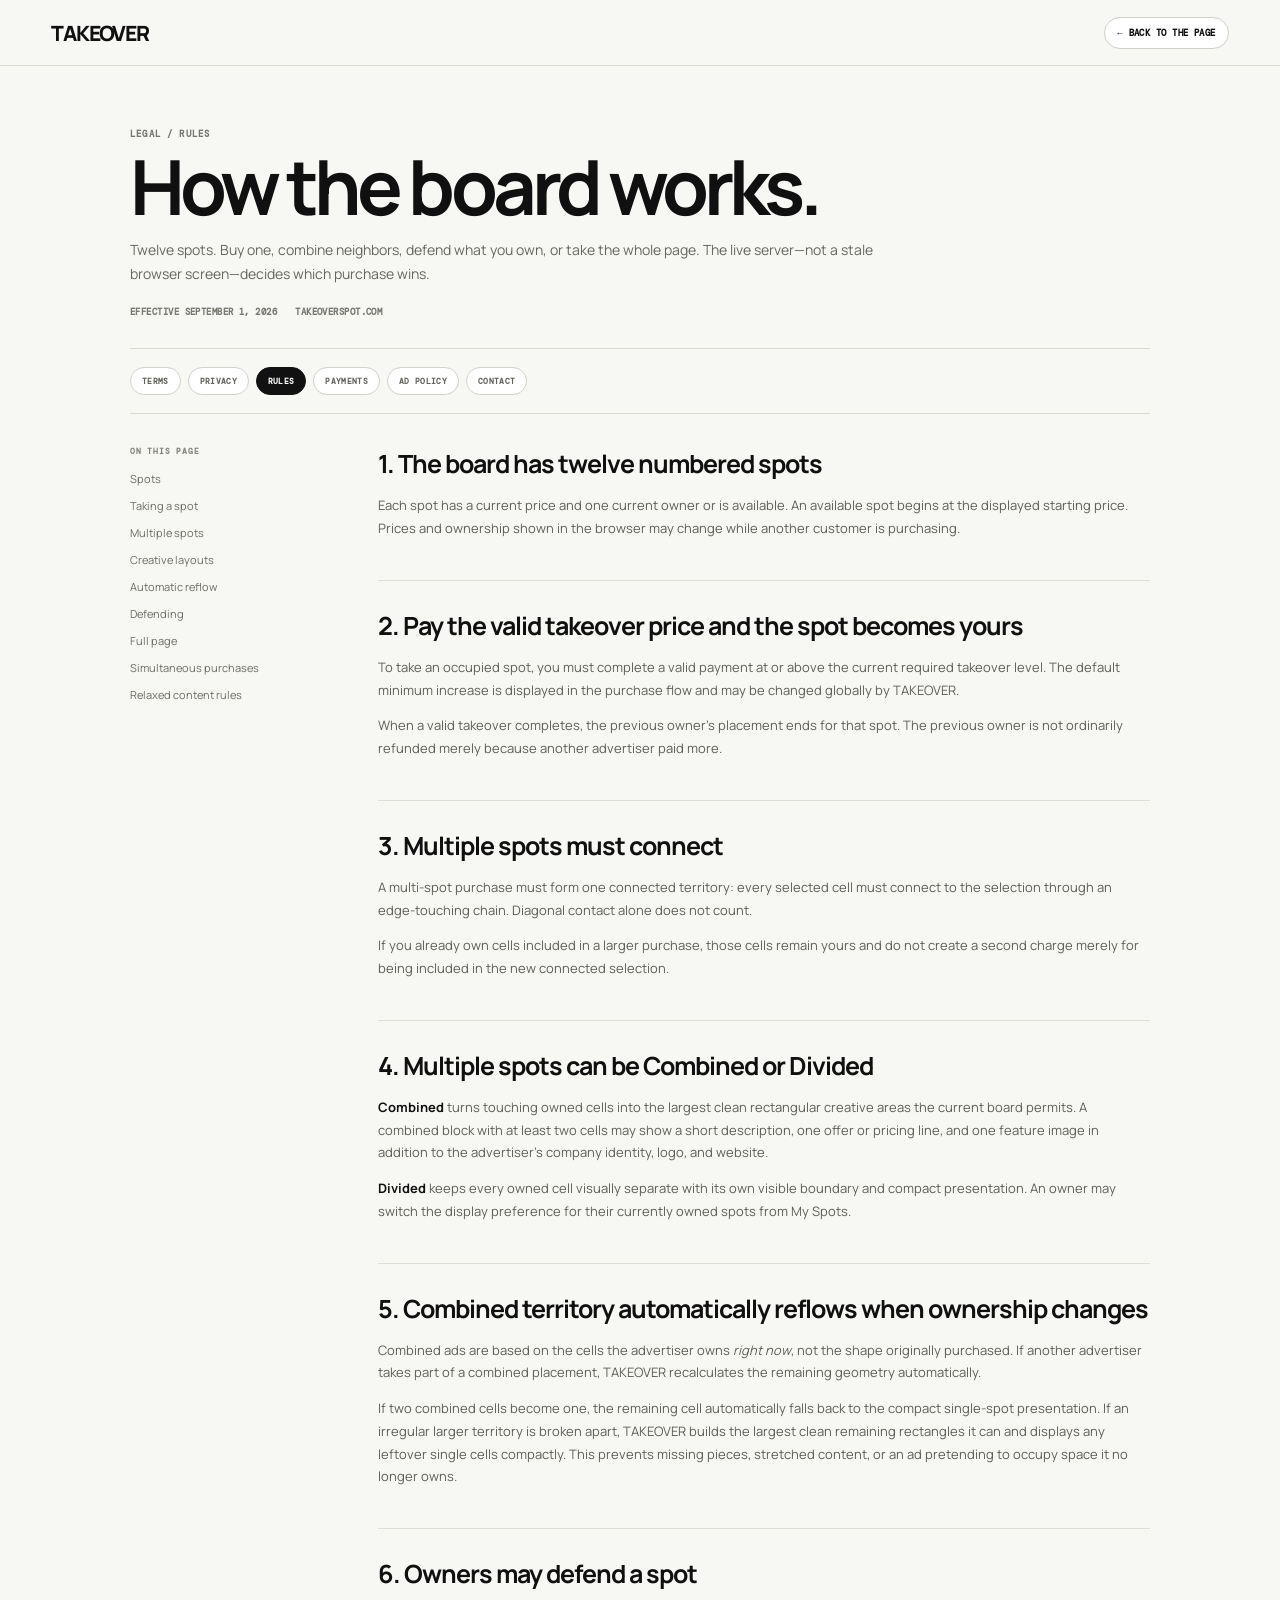
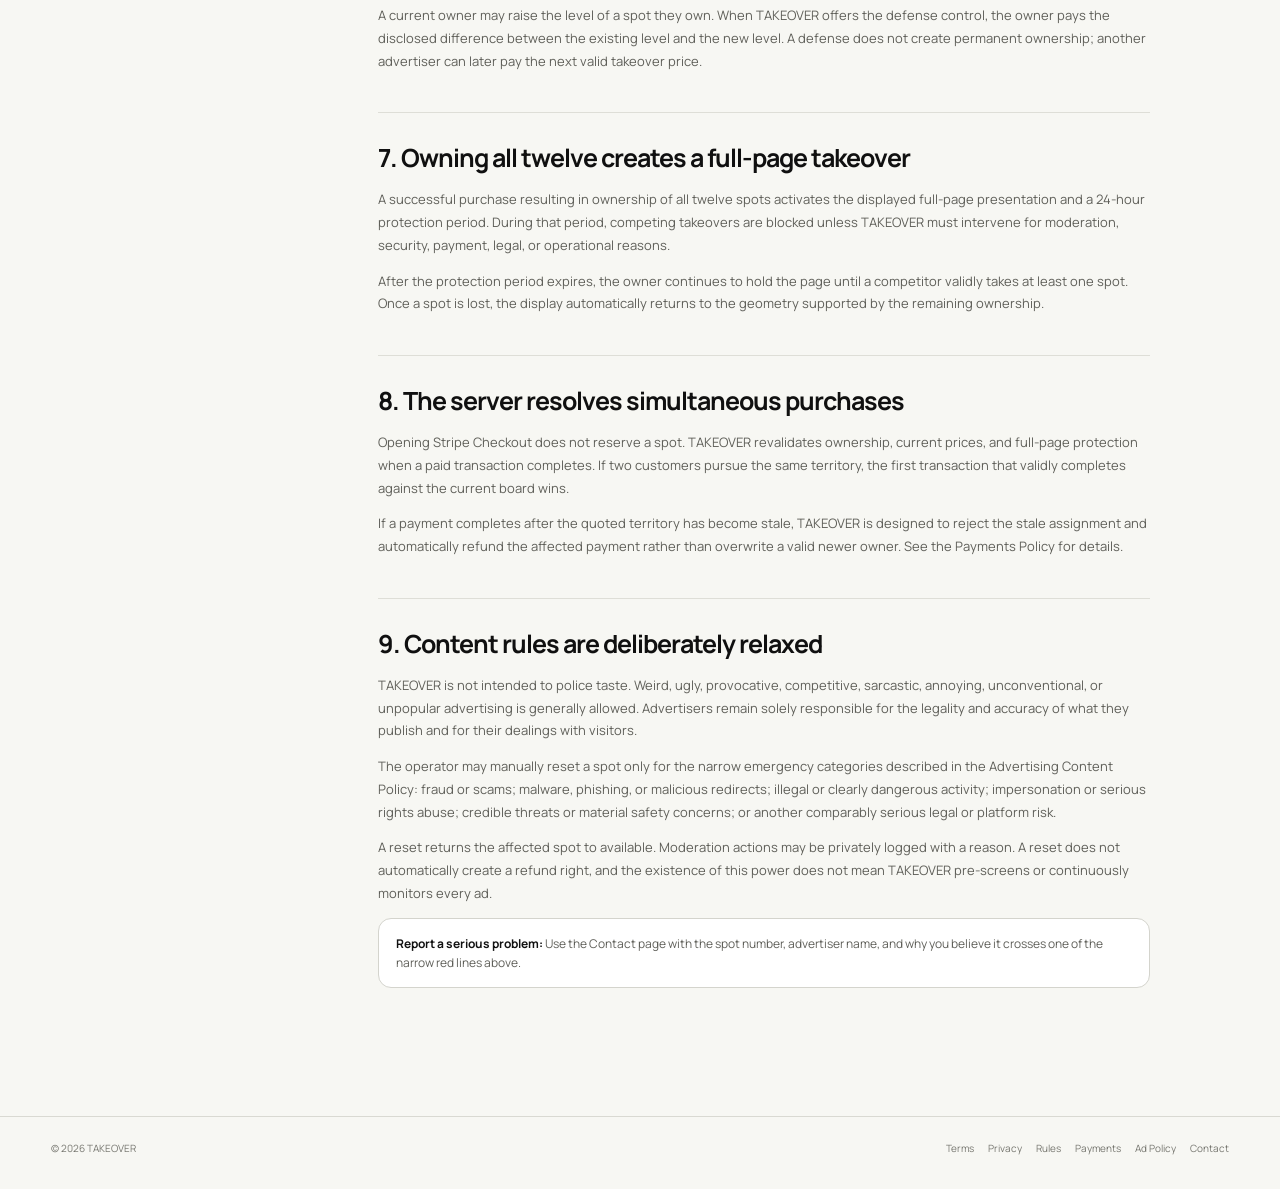
==== auction-rules.html @ 3e08215a "Clarify relaxed emergency moderation rules" ====
<!doctype html><html lang="en"><head><meta charset="utf-8"><meta name="viewport" content="width=device-width,initial-scale=1"><meta name="theme-color" content="#f7f7f3"><title>Rules — TAKEOVER</title><meta name="description" content="TAKEOVER placement and takeover rules"><link rel="preconnect" href="https://fonts.googleapis.com"><link rel="preconnect" href="https://fonts.gstatic.com" crossorigin><link href="https://fonts.googleapis.com/css2?family=DM+Mono:wght@400;500&family=Manrope:wght@500;600;700;800&display=swap" rel="stylesheet"><link rel="stylesheet" href="legal.css?v=2"></head><body><header class="top"><a class="brand" href="index.html">TAKEOVER</a><a class="back" href="index.html">← BACK TO THE PAGE</a></header><main class="wrap"><section class="hero"><div class="eyebrow">LEGAL / RULES</div><h1>How the board works.</h1><p>Twelve spots. Buy one, combine neighbors, defend what you own, or take the whole page. The live server—not a stale browser screen—decides which purchase wins.</p><div class="meta"><span>EFFECTIVE SEPTEMBER 1, 2026</span><span>TAKEOVERSPOT.COM</span></div></section><nav class="legal-nav"><a href="terms.html">TERMS</a><a href="privacy.html">PRIVACY</a><a class="active" href="auction-rules.html">RULES</a><a href="payments.html">PAYMENTS</a><a href="content-policy.html">AD POLICY</a><a href="contact.html">CONTACT</a></nav><div class="content"><aside class="toc"><b>ON THIS PAGE</b><a href="#spots">Spots</a><a href="#take">Taking a spot</a><a href="#multi">Multiple spots</a><a href="#creative">Creative layouts</a><a href="#reflow">Automatic reflow</a><a href="#defend">Defending</a><a href="#page">Full page</a><a href="#race">Simultaneous purchases</a><a href="#content">Relaxed content rules</a></aside><section class="policy"><article id="spots"><h2>1. The board has twelve numbered spots</h2><p>Each spot has a current price and one current owner or is available. An available spot begins at the displayed starting price. Prices and ownership shown in the browser may change while another customer is purchasing.</p></article><article id="take"><h2>2. Pay the valid takeover price and the spot becomes yours</h2><p>To take an occupied spot, you must complete a valid payment at or above the current required takeover level. The default minimum increase is displayed in the purchase flow and may be changed globally by TAKEOVER.</p><p>When a valid takeover completes, the previous owner's placement ends for that spot. The previous owner is not ordinarily refunded merely because another advertiser paid more.</p></article><article id="multi"><h2>3. Multiple spots must connect</h2><p>A multi-spot purchase must form one connected territory: every selected cell must connect to the selection through an edge-touching chain. Diagonal contact alone does not count.</p><p>If you already own cells included in a larger purchase, those cells remain yours and do not create a second charge merely for being included in the new connected selection.</p></article><article id="creative"><h2>4. Multiple spots can be Combined or Divided</h2><p><strong>Combined</strong> turns touching owned cells into the largest clean rectangular creative areas the current board permits. A combined block with at least two cells may show a short description, one offer or pricing line, and one feature image in addition to the advertiser's company identity, logo, and website.</p><p><strong>Divided</strong> keeps every owned cell visually separate with its own visible boundary and compact presentation. An owner may switch the display preference for their currently owned spots from My Spots.</p></article><article id="reflow"><h2>5. Combined territory automatically reflows when ownership changes</h2><p>Combined ads are based on the cells the advertiser owns <em>right now</em>, not the shape originally purchased. If another advertiser takes part of a combined placement, TAKEOVER recalculates the remaining geometry automatically.</p><p>If two combined cells become one, the remaining cell automatically falls back to the compact single-spot presentation. If an irregular larger territory is broken apart, TAKEOVER builds the largest clean remaining rectangles it can and displays any leftover single cells compactly. This prevents missing pieces, stretched content, or an ad pretending to occupy space it no longer owns.</p></article><article id="defend"><h2>6. Owners may defend a spot</h2><p>A current owner may raise the level of a spot they own. When TAKEOVER offers the defense control, the owner pays the disclosed difference between the existing level and the new level. A defense does not create permanent ownership; another advertiser can later pay the next valid takeover price.</p></article><article id="page"><h2>7. Owning all twelve creates a full-page takeover</h2><p>A successful purchase resulting in ownership of all twelve spots activates the displayed full-page presentation and a 24-hour protection period. During that period, competing takeovers are blocked unless TAKEOVER must intervene for moderation, security, payment, legal, or operational reasons.</p><p>After the protection period expires, the owner continues to hold the page until a competitor validly takes at least one spot. Once a spot is lost, the display automatically returns to the geometry supported by the remaining ownership.</p></article><article id="race"><h2>8. The server resolves simultaneous purchases</h2><p>Opening Stripe Checkout does not reserve a spot. TAKEOVER revalidates ownership, current prices, and full-page protection when a paid transaction completes. If two customers pursue the same territory, the first transaction that validly completes against the current board wins.</p><p>If a payment completes after the quoted territory has become stale, TAKEOVER is designed to reject the stale assignment and automatically refund the affected payment rather than overwrite a valid newer owner. See the Payments Policy for details.</p></article><article id="content"><h2>9. Content rules are deliberately relaxed</h2><p>TAKEOVER is not intended to police taste. Weird, ugly, provocative, competitive, sarcastic, annoying, unconventional, or unpopular advertising is generally allowed. Advertisers remain solely responsible for the legality and accuracy of what they publish and for their dealings with visitors.</p><p>The operator may manually reset a spot only for the narrow emergency categories described in the Advertising Content Policy: fraud or scams; malware, phishing, or malicious redirects; illegal or clearly dangerous activity; impersonation or serious rights abuse; credible threats or material safety concerns; or another comparably serious legal or platform risk.</p><p>A reset returns the affected spot to available. Moderation actions may be privately logged with a reason. A reset does not automatically create a refund right, and the existence of this power does not mean TAKEOVER pre-screens or continuously monitors every ad.</p><div class="notice"><b>Report a serious problem:</b> Use the Contact page with the spot number, advertiser name, and why you believe it crosses one of the narrow red lines above.</div></article></section></div></main><footer class="footer"><span>© 2026 TAKEOVER</span><a href="terms.html">Terms</a><a href="privacy.html">Privacy</a><a href="auction-rules.html">Rules</a><a href="payments.html">Payments</a><a href="content-policy.html">Ad Policy</a><a href="contact.html">Contact</a></footer></body></html>
---- legal.css ----
:root{--bg:#f7f7f3;--panel:#fff;--line:#d9d9d2;--text:#101010;--muted:#676760;--mono:'DM Mono',monospace;--body:'Manrope',sans-serif}*{box-sizing:border-box}html{scroll-behavior:smooth}body{margin:0;background:var(--bg);color:var(--text);font-family:var(--body);-webkit-font-smoothing:antialiased}a{color:inherit}.top{height:66px;position:sticky;top:0;z-index:20;display:flex;align-items:center;padding:0 4vw;border-bottom:1px solid var(--line);background:rgba(247,247,243,.94);backdrop-filter:blur(14px)}.brand{text-decoration:none;font-weight:850;font-size:21px;letter-spacing:-.055em}.back{margin-left:auto;text-decoration:none;border:1px solid #cfcfc8;border-radius:999px;padding:9px 12px;font:700 9px var(--mono);letter-spacing:.05em;background:#fff}.wrap{width:min(1020px,92%);margin:auto}.hero{padding:62px 0 30px;border-bottom:1px solid var(--line)}.eyebrow{font:700 9px var(--mono);letter-spacing:.13em;color:#777}h1{font-size:clamp(44px,7vw,76px);line-height:.95;letter-spacing:-.065em;margin:10px 0 16px}.hero p{max-width:760px;color:var(--muted);line-height:1.72;font-size:14px}.meta{display:flex;gap:18px;flex-wrap:wrap;margin-top:20px;color:#7a7a73;font:700 9px var(--mono);letter-spacing:.05em}.legal-nav{display:flex;gap:7px;flex-wrap:wrap;padding:18px 0;border-bottom:1px solid var(--line)}.legal-nav a{text-decoration:none;border:1px solid #d2d2cb;background:#fff;border-radius:999px;padding:8px 11px;color:#65655f;font:700 8px var(--mono);letter-spacing:.04em}.legal-nav a:hover,.legal-nav a.active{color:#fff;background:#111;border-color:#111}.content{padding:32px 0 74px;display:grid;grid-template-columns:210px minmax(0,1fr);gap:38px}.toc{position:sticky;top:88px;height:max-content}.toc b{display:block;font:700 8px var(--mono);color:#85857e;letter-spacing:.1em;margin-bottom:9px}.toc a{display:block;text-decoration:none;color:#6d6d66;font-size:11px;padding:6px 0}.toc a:hover{color:#111}.policy article{padding:0 0 27px;margin-bottom:27px;border-bottom:1px solid #deded7}.policy article:last-child{border-bottom:0}.policy h2{font-size:25px;letter-spacing:-.04em;margin:0 0 11px}.policy h3{font-size:15px;margin:20px 0 7px}.policy p,.policy li{color:#5f5f59;font-size:13px;line-height:1.75}.policy strong{color:#111}.policy ul{padding-left:19px}.notice{border:1px solid #d4d4cd;background:#fff;border-radius:13px;padding:15px 17px;color:#5f5f59;line-height:1.6;font-size:12px}.notice b{color:#111}.footer{border-top:1px solid var(--line);padding:24px 4vw 34px;display:flex;gap:14px;flex-wrap:wrap;align-items:center;color:#777770;font-size:10px}.footer a{text-decoration:none}.footer a:hover{color:#111}.footer span{margin-right:auto}.contact-card{border:1px solid #d7d7d0;border-radius:16px;background:#fff;padding:20px}.grid{display:grid;grid-template-columns:1fr 1fr;gap:12px}.field{display:flex;flex-direction:column;gap:7px;margin-bottom:12px}.field label{font:700 8px var(--mono);letter-spacing:.08em;color:#74746d}.field input,.field textarea,.field select{width:100%;background:#fff;border:1px solid #d4d4cd;color:#111;border-radius:9px;padding:11px;outline:none;font:500 13px var(--body)}.field input:focus,.field textarea:focus,.field select:focus{border-color:#111}.submit{width:100%;border:0;border-radius:10px;background:#111;color:#fff;padding:13px 16px;font-weight:800;cursor:pointer}.submit:disabled{opacity:.5;cursor:wait}.success{display:none;border:1px solid #c6d6b9;background:#f4faef;border-radius:11px;padding:13px;color:#365428;font-size:12px;margin-top:12px}.success.on{display:block}.hp{position:absolute;left:-9999px}.trust-grid{display:grid;grid-template-columns:repeat(3,1fr);gap:11px}.trust-card{border:1px solid #dadad3;border-radius:14px;background:#fff;padding:17px}.trust-card span{font:700 8px var(--mono);color:#777}.trust-card h3{margin:14px 0 6px}.trust-card p{margin:0;color:#66665f;font-size:11px;line-height:1.6}@media(max-width:800px){.content{grid-template-columns:1fr}.toc{display:none}.trust-grid{grid-template-columns:1fr}.grid{grid-template-columns:1fr}.hero{padding-top:44px}.back{font-size:8px}}
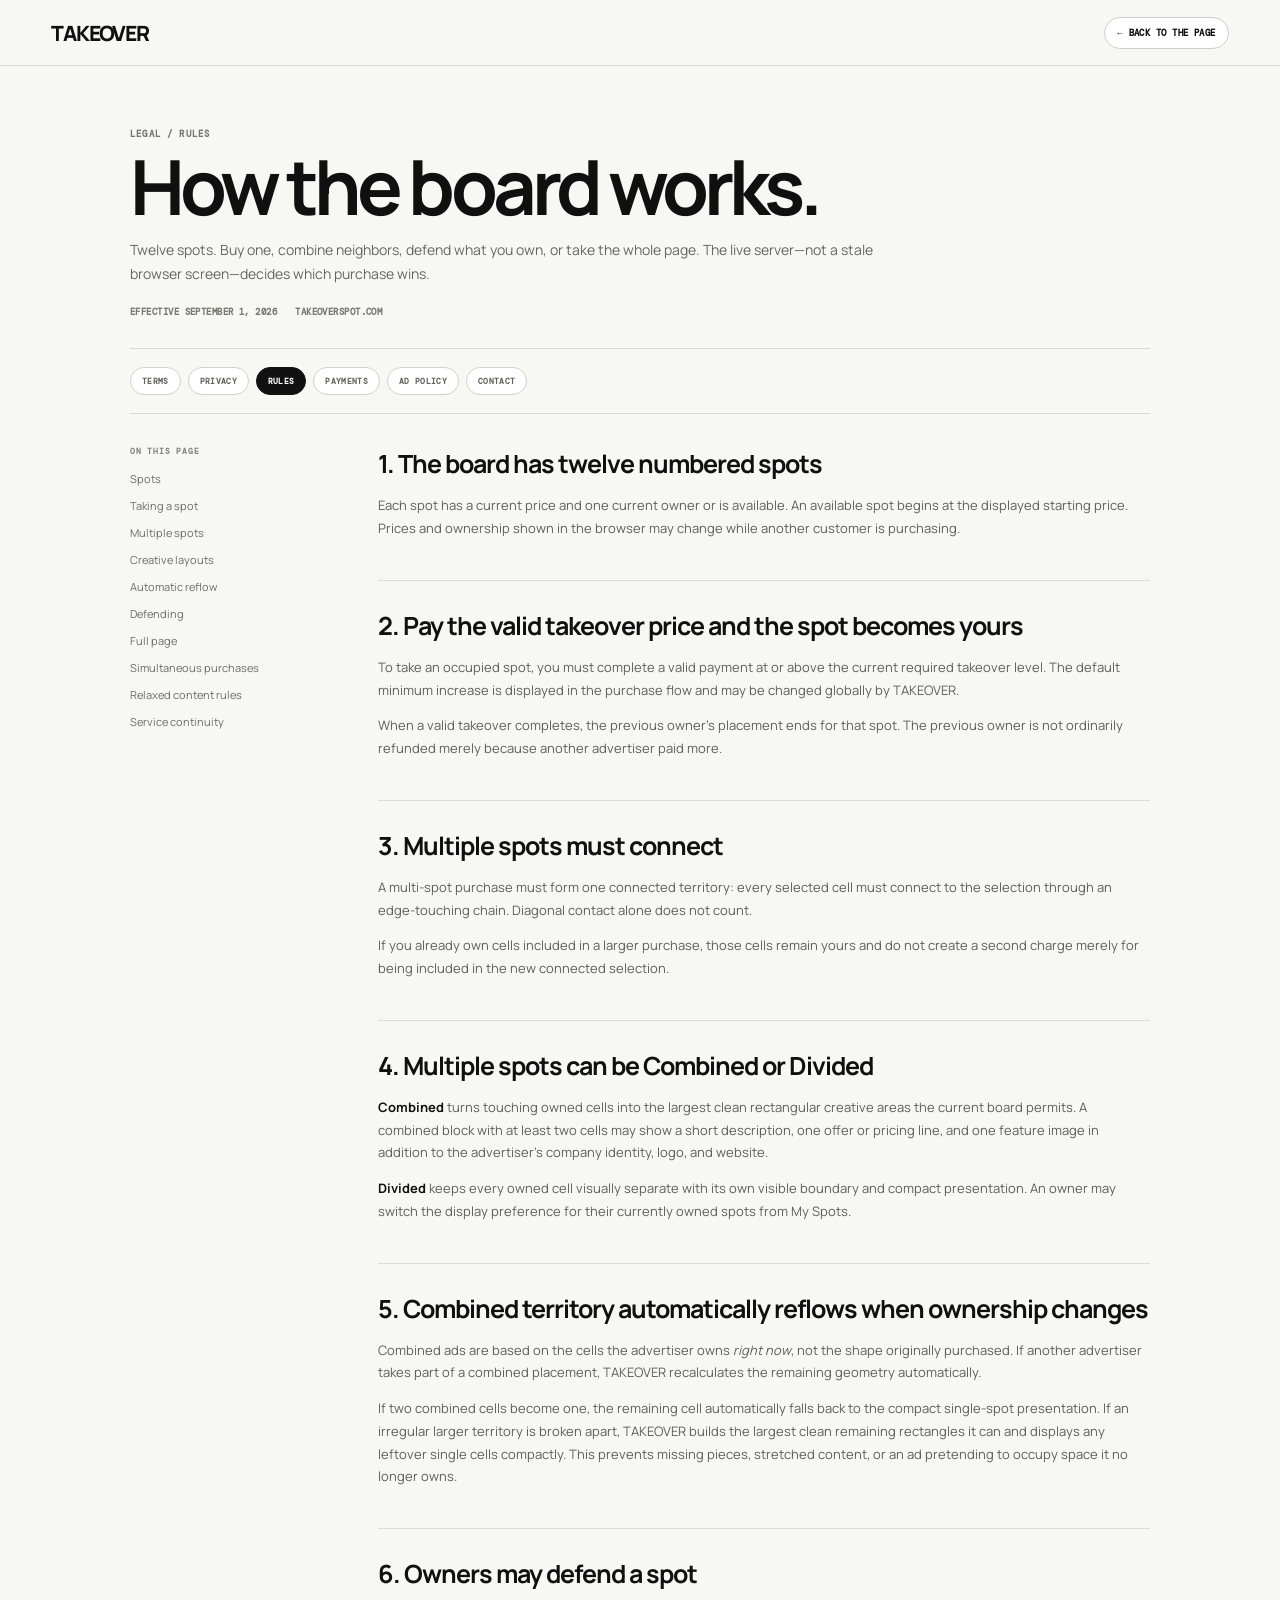
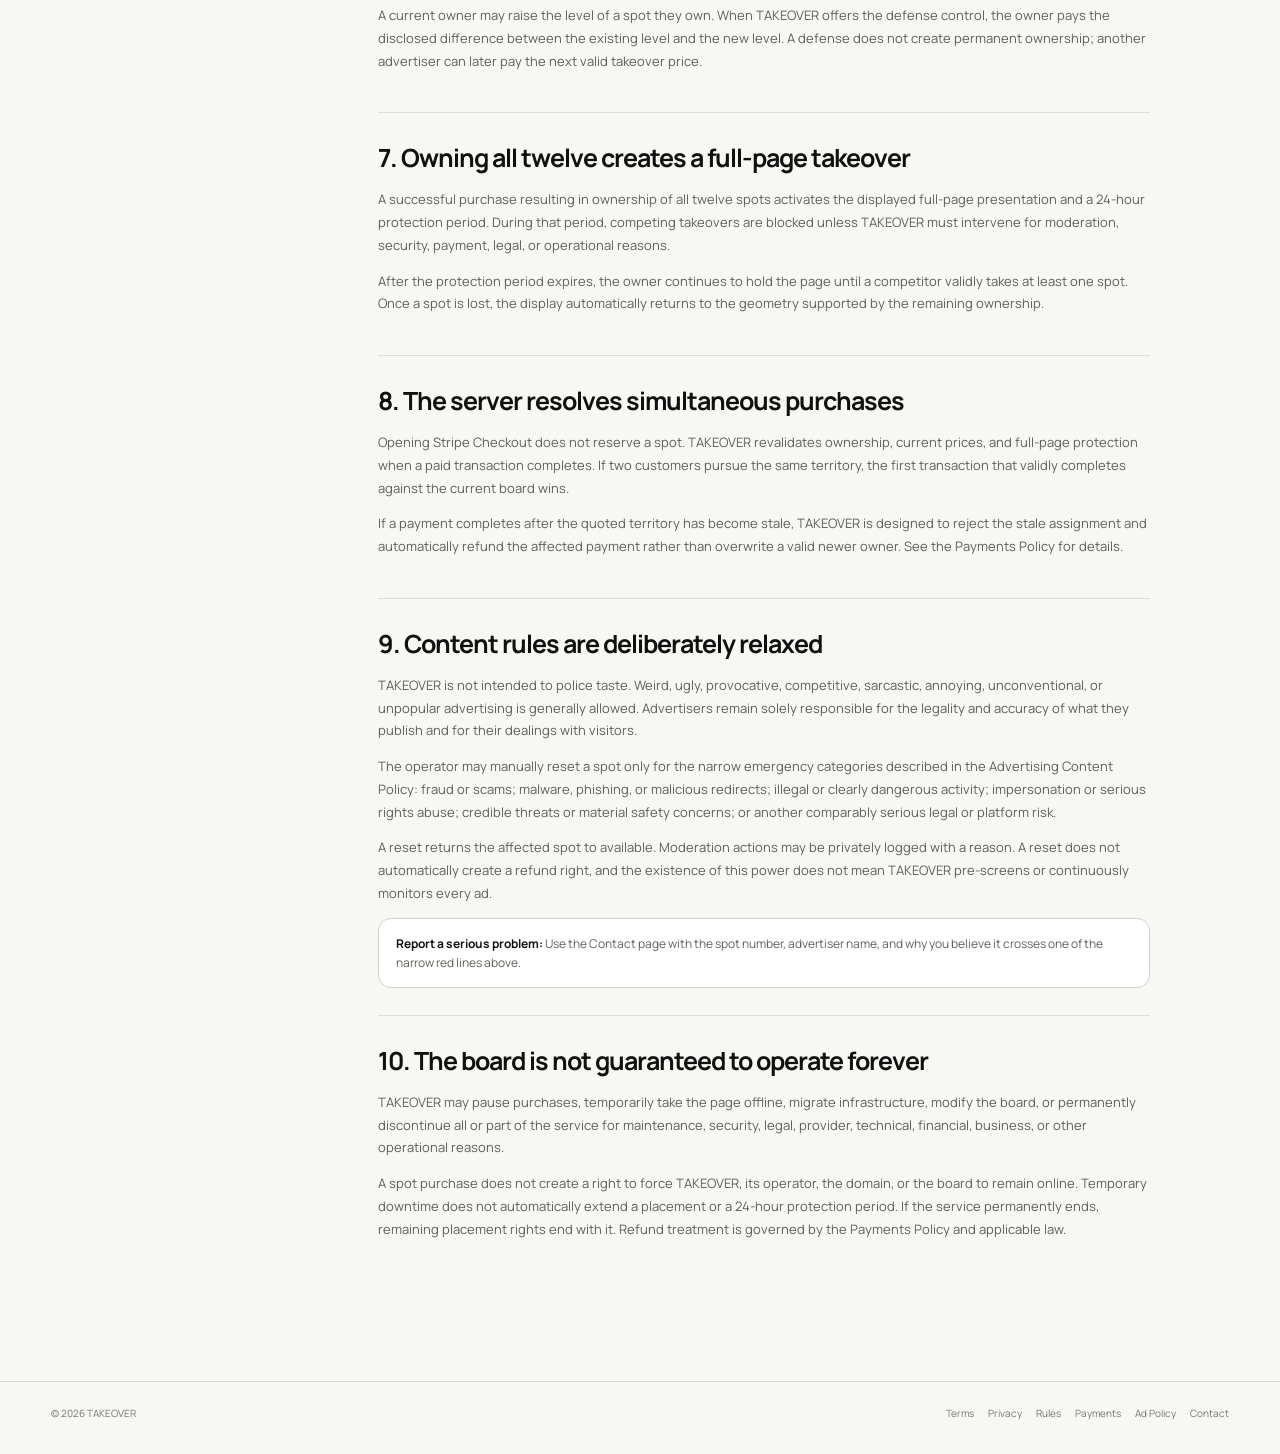
==== commit 4cc95f1b: "Add TAKEOVER service continuity rule" ====
--- a/auction-rules.html
+++ b/auction-rules.html
@@ -1 +1 @@
-<!doctype html><html lang="en"><head><meta charset="utf-8"><meta name="viewport" content="width=device-width,initial-scale=1"><meta name="theme-color" content="#f7f7f3"><title>Rules — TAKEOVER</title><meta name="description" content="TAKEOVER placement and takeover rules"><link rel="preconnect" href="https://fonts.googleapis.com"><link rel="preconnect" href="https://fonts.gstatic.com" crossorigin><link href="https://fonts.googleapis.com/css2?family=DM+Mono:wght@400;500&family=Manrope:wght@500;600;700;800&display=swap" rel="stylesheet"><link rel="stylesheet" href="legal.css?v=2"></head><body><header class="top"><a class="brand" href="index.html">TAKEOVER</a><a class="back" href="index.html">← BACK TO THE PAGE</a></header><main class="wrap"><section class="hero"><div class="eyebrow">LEGAL / RULES</div><h1>How the board works.</h1><p>Twelve spots. Buy one, combine neighbors, defend what you own, or take the whole page. The live server—not a stale browser screen—decides which purchase wins.</p><div class="meta"><span>EFFECTIVE SEPTEMBER 1, 2026</span><span>TAKEOVERSPOT.COM</span></div></section><nav class="legal-nav"><a href="terms.html">TERMS</a><a href="privacy.html">PRIVACY</a><a class="active" href="auction-rules.html">RULES</a><a href="payments.html">PAYMENTS</a><a href="content-policy.html">AD POLICY</a><a href="contact.html">CONTACT</a></nav><div class="content"><aside class="toc"><b>ON THIS PAGE</b><a href="#spots">Spots</a><a href="#take">Taking a spot</a><a href="#multi">Multiple spots</a><a href="#creative">Creative layouts</a><a href="#reflow">Automatic reflow</a><a href="#defend">Defending</a><a href="#page">Full page</a><a href="#race">Simultaneous purchases</a><a href="#content">Relaxed content rules</a></aside><section class="policy"><article id="spots"><h2>1. The board has twelve numbered spots</h2><p>Each spot has a current price and one current owner or is available. An available spot begins at the displayed starting price. Prices and ownership shown in the browser may change while another customer is purchasing.</p></article><article id="take"><h2>2. Pay the valid takeover price and the spot becomes yours</h2><p>To take an occupied spot, you must complete a valid payment at or above the current required takeover level. The default minimum increase is displayed in the purchase flow and may be changed globally by TAKEOVER.</p><p>When a valid takeover completes, the previous owner's placement ends for that spot. The previous owner is not ordinarily refunded merely because another advertiser paid more.</p></article><article id="multi"><h2>3. Multiple spots must connect</h2><p>A multi-spot purchase must form one connected territory: every selected cell must connect to the selection through an edge-touching chain. Diagonal contact alone does not count.</p><p>If you already own cells included in a larger purchase, those cells remain yours and do not create a second charge merely for being included in the new connected selection.</p></article><article id="creative"><h2>4. Multiple spots can be Combined or Divided</h2><p><strong>Combined</strong> turns touching owned cells into the largest clean rectangular creative areas the current board permits. A combined block with at least two cells may show a short description, one offer or pricing line, and one feature image in addition to the advertiser's company identity, logo, and website.</p><p><strong>Divided</strong> keeps every owned cell visually separate with its own visible boundary and compact presentation. An owner may switch the display preference for their currently owned spots from My Spots.</p></article><article id="reflow"><h2>5. Combined territory automatically reflows when ownership changes</h2><p>Combined ads are based on the cells the advertiser owns <em>right now</em>, not the shape originally purchased. If another advertiser takes part of a combined placement, TAKEOVER recalculates the remaining geometry automatically.</p><p>If two combined cells become one, the remaining cell automatically falls back to the compact single-spot presentation. If an irregular larger territory is broken apart, TAKEOVER builds the largest clean remaining rectangles it can and displays any leftover single cells compactly. This prevents missing pieces, stretched content, or an ad pretending to occupy space it no longer owns.</p></article><article id="defend"><h2>6. Owners may defend a spot</h2><p>A current owner may raise the level of a spot they own. When TAKEOVER offers the defense control, the owner pays the disclosed difference between the existing level and the new level. A defense does not create permanent ownership; another advertiser can later pay the next valid takeover price.</p></article><article id="page"><h2>7. Owning all twelve creates a full-page takeover</h2><p>A successful purchase resulting in ownership of all twelve spots activates the displayed full-page presentation and a 24-hour protection period. During that period, competing takeovers are blocked unless TAKEOVER must intervene for moderation, security, payment, legal, or operational reasons.</p><p>After the protection period expires, the owner continues to hold the page until a competitor validly takes at least one spot. Once a spot is lost, the display automatically returns to the geometry supported by the remaining ownership.</p></article><article id="race"><h2>8. The server resolves simultaneous purchases</h2><p>Opening Stripe Checkout does not reserve a spot. TAKEOVER revalidates ownership, current prices, and full-page protection when a paid transaction completes. If two customers pursue the same territory, the first transaction that validly completes against the current board wins.</p><p>If a payment completes after the quoted territory has become stale, TAKEOVER is designed to reject the stale assignment and automatically refund the affected payment rather than overwrite a valid newer owner. See the Payments Policy for details.</p></article><article id="content"><h2>9. Content rules are deliberately relaxed</h2><p>TAKEOVER is not intended to police taste. Weird, ugly, provocative, competitive, sarcastic, annoying, unconventional, or unpopular advertising is generally allowed. Advertisers remain solely responsible for the legality and accuracy of what they publish and for their dealings with visitors.</p><p>The operator may manually reset a spot only for the narrow emergency categories described in the Advertising Content Policy: fraud or scams; malware, phishing, or malicious redirects; illegal or clearly dangerous activity; impersonation or serious rights abuse; credible threats or material safety concerns; or another comparably serious legal or platform risk.</p><p>A reset returns the affected spot to available. Moderation actions may be privately logged with a reason. A reset does not automatically create a refund right, and the existence of this power does not mean TAKEOVER pre-screens or continuously monitors every ad.</p><div class="notice"><b>Report a serious problem:</b> Use the Contact page with the spot number, advertiser name, and why you believe it crosses one of the narrow red lines above.</div></article></section></div></main><footer class="footer"><span>© 2026 TAKEOVER</span><a href="terms.html">Terms</a><a href="privacy.html">Privacy</a><a href="auction-rules.html">Rules</a><a href="payments.html">Payments</a><a href="content-policy.html">Ad Policy</a><a href="contact.html">Contact</a></footer></body></html>+<!doctype html><html lang="en"><head><meta charset="utf-8"><meta name="viewport" content="width=device-width,initial-scale=1"><meta name="theme-color" content="#f7f7f3"><title>Rules — TAKEOVER</title><meta name="description" content="TAKEOVER placement and takeover rules"><link rel="preconnect" href="https://fonts.googleapis.com"><link rel="preconnect" href="https://fonts.gstatic.com" crossorigin><link href="https://fonts.googleapis.com/css2?family=DM+Mono:wght@400;500&family=Manrope:wght@500;600;700;800&display=swap" rel="stylesheet"><link rel="stylesheet" href="legal.css?v=2"></head><body><header class="top"><a class="brand" href="index.html">TAKEOVER</a><a class="back" href="index.html">← BACK TO THE PAGE</a></header><main class="wrap"><section class="hero"><div class="eyebrow">LEGAL / RULES</div><h1>How the board works.</h1><p>Twelve spots. Buy one, combine neighbors, defend what you own, or take the whole page. The live server—not a stale browser screen—decides which purchase wins.</p><div class="meta"><span>EFFECTIVE SEPTEMBER 1, 2026</span><span>TAKEOVERSPOT.COM</span></div></section><nav class="legal-nav"><a href="terms.html">TERMS</a><a href="privacy.html">PRIVACY</a><a class="active" href="auction-rules.html">RULES</a><a href="payments.html">PAYMENTS</a><a href="content-policy.html">AD POLICY</a><a href="contact.html">CONTACT</a></nav><div class="content"><aside class="toc"><b>ON THIS PAGE</b><a href="#spots">Spots</a><a href="#take">Taking a spot</a><a href="#multi">Multiple spots</a><a href="#creative">Creative layouts</a><a href="#reflow">Automatic reflow</a><a href="#defend">Defending</a><a href="#page">Full page</a><a href="#race">Simultaneous purchases</a><a href="#content">Relaxed content rules</a><a href="#continuity">Service continuity</a></aside><section class="policy"><article id="spots"><h2>1. The board has twelve numbered spots</h2><p>Each spot has a current price and one current owner or is available. An available spot begins at the displayed starting price. Prices and ownership shown in the browser may change while another customer is purchasing.</p></article><article id="take"><h2>2. Pay the valid takeover price and the spot becomes yours</h2><p>To take an occupied spot, you must complete a valid payment at or above the current required takeover level. The default minimum increase is displayed in the purchase flow and may be changed globally by TAKEOVER.</p><p>When a valid takeover completes, the previous owner's placement ends for that spot. The previous owner is not ordinarily refunded merely because another advertiser paid more.</p></article><article id="multi"><h2>3. Multiple spots must connect</h2><p>A multi-spot purchase must form one connected territory: every selected cell must connect to the selection through an edge-touching chain. Diagonal contact alone does not count.</p><p>If you already own cells included in a larger purchase, those cells remain yours and do not create a second charge merely for being included in the new connected selection.</p></article><article id="creative"><h2>4. Multiple spots can be Combined or Divided</h2><p><strong>Combined</strong> turns touching owned cells into the largest clean rectangular creative areas the current board permits. A combined block with at least two cells may show a short description, one offer or pricing line, and one feature image in addition to the advertiser's company identity, logo, and website.</p><p><strong>Divided</strong> keeps every owned cell visually separate with its own visible boundary and compact presentation. An owner may switch the display preference for their currently owned spots from My Spots.</p></article><article id="reflow"><h2>5. Combined territory automatically reflows when ownership changes</h2><p>Combined ads are based on the cells the advertiser owns <em>right now</em>, not the shape originally purchased. If another advertiser takes part of a combined placement, TAKEOVER recalculates the remaining geometry automatically.</p><p>If two combined cells become one, the remaining cell automatically falls back to the compact single-spot presentation. If an irregular larger territory is broken apart, TAKEOVER builds the largest clean remaining rectangles it can and displays any leftover single cells compactly. This prevents missing pieces, stretched content, or an ad pretending to occupy space it no longer owns.</p></article><article id="defend"><h2>6. Owners may defend a spot</h2><p>A current owner may raise the level of a spot they own. When TAKEOVER offers the defense control, the owner pays the disclosed difference between the existing level and the new level. A defense does not create permanent ownership; another advertiser can later pay the next valid takeover price.</p></article><article id="page"><h2>7. Owning all twelve creates a full-page takeover</h2><p>A successful purchase resulting in ownership of all twelve spots activates the displayed full-page presentation and a 24-hour protection period. During that period, competing takeovers are blocked unless TAKEOVER must intervene for moderation, security, payment, legal, or operational reasons.</p><p>After the protection period expires, the owner continues to hold the page until a competitor validly takes at least one spot. Once a spot is lost, the display automatically returns to the geometry supported by the remaining ownership.</p></article><article id="race"><h2>8. The server resolves simultaneous purchases</h2><p>Opening Stripe Checkout does not reserve a spot. TAKEOVER revalidates ownership, current prices, and full-page protection when a paid transaction completes. If two customers pursue the same territory, the first transaction that validly completes against the current board wins.</p><p>If a payment completes after the quoted territory has become stale, TAKEOVER is designed to reject the stale assignment and automatically refund the affected payment rather than overwrite a valid newer owner. See the Payments Policy for details.</p></article><article id="content"><h2>9. Content rules are deliberately relaxed</h2><p>TAKEOVER is not intended to police taste. Weird, ugly, provocative, competitive, sarcastic, annoying, unconventional, or unpopular advertising is generally allowed. Advertisers remain solely responsible for the legality and accuracy of what they publish and for their dealings with visitors.</p><p>The operator may manually reset a spot only for the narrow emergency categories described in the Advertising Content Policy: fraud or scams; malware, phishing, or malicious redirects; illegal or clearly dangerous activity; impersonation or serious rights abuse; credible threats or material safety concerns; or another comparably serious legal or platform risk.</p><p>A reset returns the affected spot to available. Moderation actions may be privately logged with a reason. A reset does not automatically create a refund right, and the existence of this power does not mean TAKEOVER pre-screens or continuously monitors every ad.</p><div class="notice"><b>Report a serious problem:</b> Use the Contact page with the spot number, advertiser name, and why you believe it crosses one of the narrow red lines above.</div></article><article id="continuity"><h2>10. The board is not guaranteed to operate forever</h2><p>TAKEOVER may pause purchases, temporarily take the page offline, migrate infrastructure, modify the board, or permanently discontinue all or part of the service for maintenance, security, legal, provider, technical, financial, business, or other operational reasons.</p><p>A spot purchase does not create a right to force TAKEOVER, its operator, the domain, or the board to remain online. Temporary downtime does not automatically extend a placement or a 24-hour protection period. If the service permanently ends, remaining placement rights end with it. Refund treatment is governed by the Payments Policy and applicable law.</p></article></section></div></main><footer class="footer"><span>© 2026 TAKEOVER</span><a href="terms.html">Terms</a><a href="privacy.html">Privacy</a><a href="auction-rules.html">Rules</a><a href="payments.html">Payments</a><a href="content-policy.html">Ad Policy</a><a href="contact.html">Contact</a></footer></body></html>
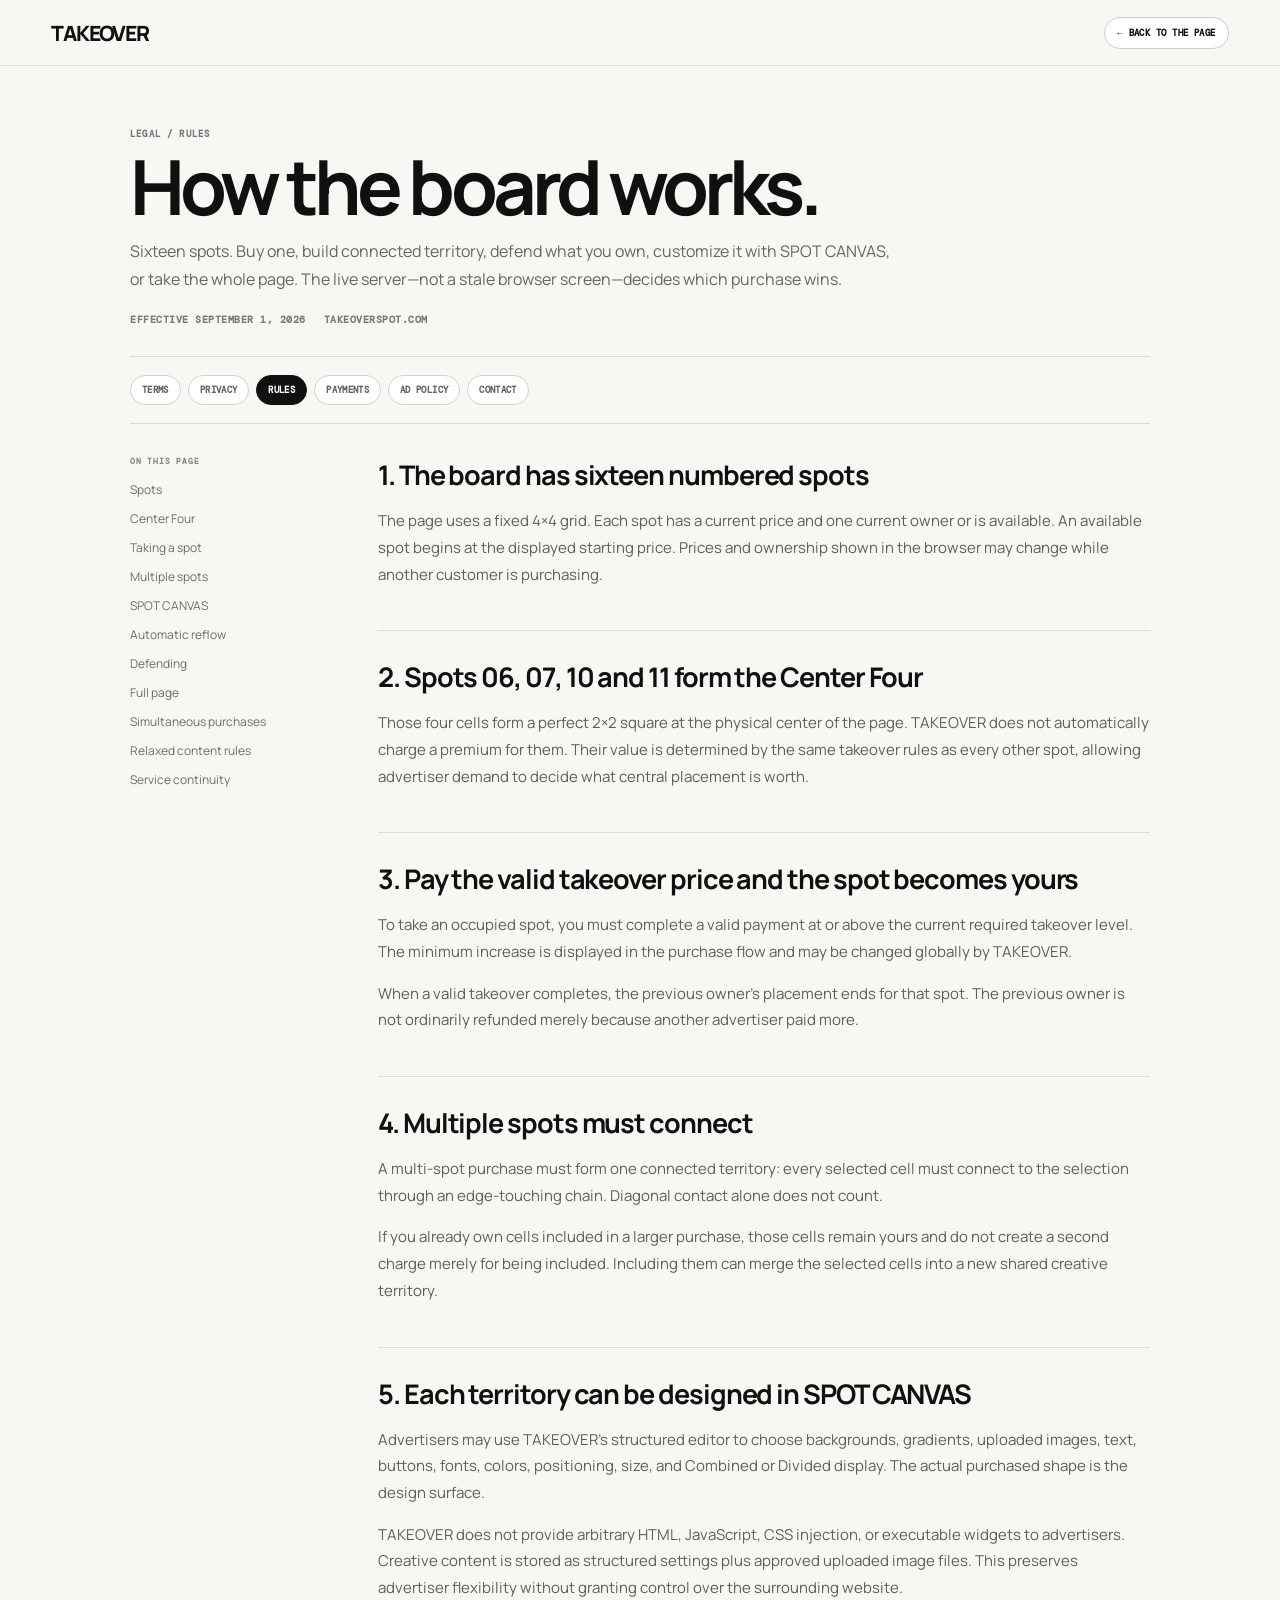
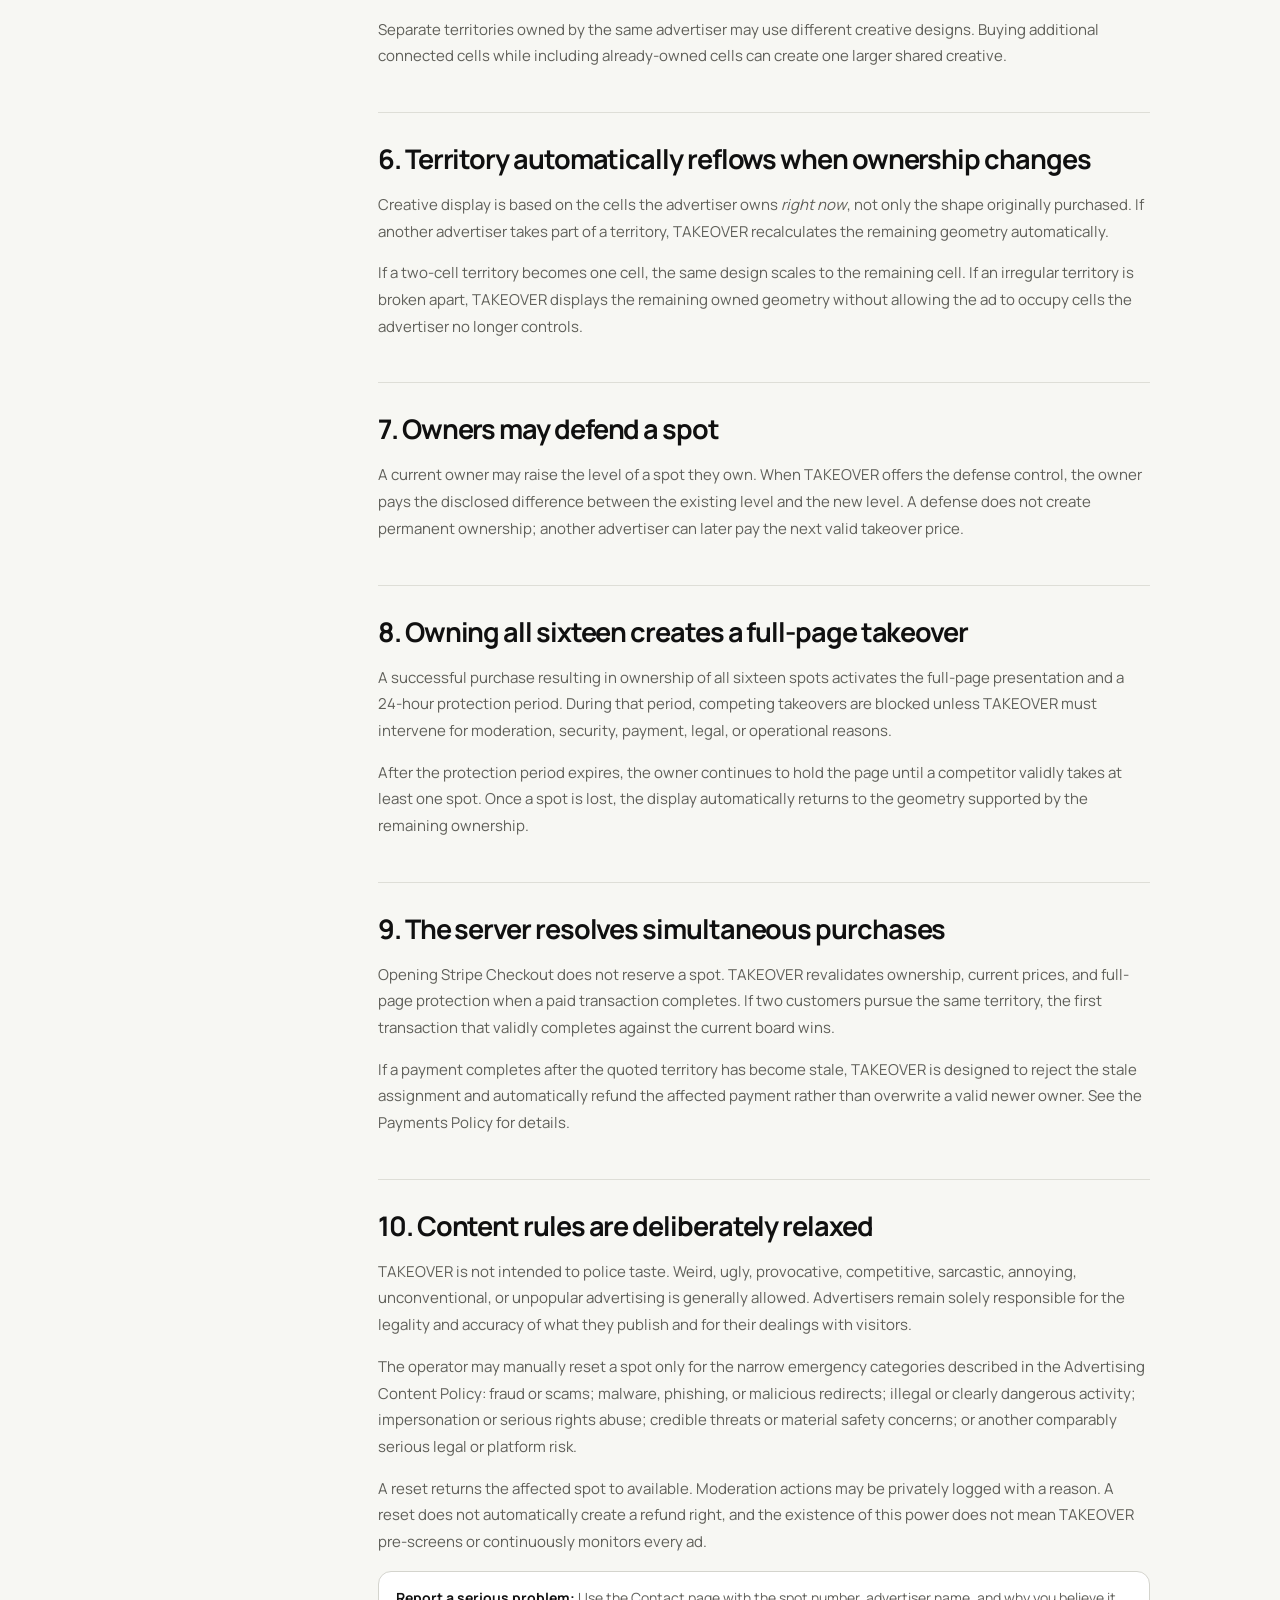
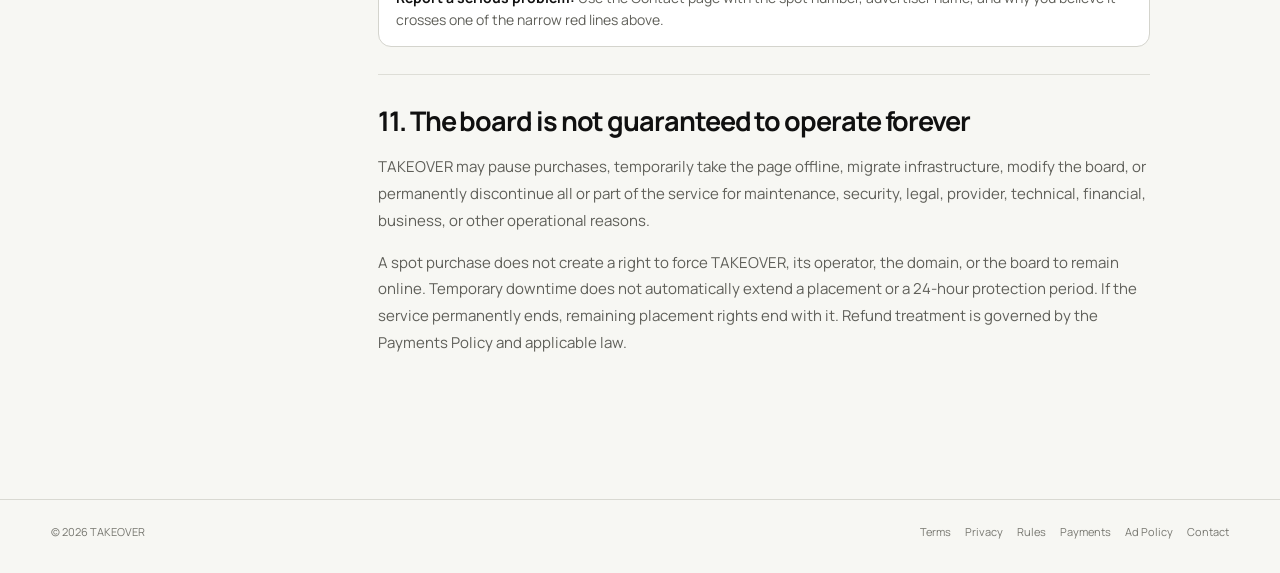
==== commit 12d79d55: "Update TAKEOVER rules for 16-cell SPOT CANVAS" ====
--- a/auction-rules.html
+++ b/auction-rules.html
@@ -1 +1 @@
-<!doctype html><html lang="en"><head><meta charset="utf-8"><meta name="viewport" content="width=device-width,initial-scale=1"><meta name="theme-color" content="#f7f7f3"><title>Rules — TAKEOVER</title><meta name="description" content="TAKEOVER placement and takeover rules"><link rel="preconnect" href="https://fonts.googleapis.com"><link rel="preconnect" href="https://fonts.gstatic.com" crossorigin><link href="https://fonts.googleapis.com/css2?family=DM+Mono:wght@400;500&family=Manrope:wght@500;600;700;800&display=swap" rel="stylesheet"><link rel="stylesheet" href="legal.css?v=2"></head><body><header class="top"><a class="brand" href="index.html">TAKEOVER</a><a class="back" href="index.html">← BACK TO THE PAGE</a></header><main class="wrap"><section class="hero"><div class="eyebrow">LEGAL / RULES</div><h1>How the board works.</h1><p>Twelve spots. Buy one, combine neighbors, defend what you own, or take the whole page. The live server—not a stale browser screen—decides which purchase wins.</p><div class="meta"><span>EFFECTIVE SEPTEMBER 1, 2026</span><span>TAKEOVERSPOT.COM</span></div></section><nav class="legal-nav"><a href="terms.html">TERMS</a><a href="privacy.html">PRIVACY</a><a class="active" href="auction-rules.html">RULES</a><a href="payments.html">PAYMENTS</a><a href="content-policy.html">AD POLICY</a><a href="contact.html">CONTACT</a></nav><div class="content"><aside class="toc"><b>ON THIS PAGE</b><a href="#spots">Spots</a><a href="#take">Taking a spot</a><a href="#multi">Multiple spots</a><a href="#creative">Creative layouts</a><a href="#reflow">Automatic reflow</a><a href="#defend">Defending</a><a href="#page">Full page</a><a href="#race">Simultaneous purchases</a><a href="#content">Relaxed content rules</a><a href="#continuity">Service continuity</a></aside><section class="policy"><article id="spots"><h2>1. The board has twelve numbered spots</h2><p>Each spot has a current price and one current owner or is available. An available spot begins at the displayed starting price. Prices and ownership shown in the browser may change while another customer is purchasing.</p></article><article id="take"><h2>2. Pay the valid takeover price and the spot becomes yours</h2><p>To take an occupied spot, you must complete a valid payment at or above the current required takeover level. The default minimum increase is displayed in the purchase flow and may be changed globally by TAKEOVER.</p><p>When a valid takeover completes, the previous owner's placement ends for that spot. The previous owner is not ordinarily refunded merely because another advertiser paid more.</p></article><article id="multi"><h2>3. Multiple spots must connect</h2><p>A multi-spot purchase must form one connected territory: every selected cell must connect to the selection through an edge-touching chain. Diagonal contact alone does not count.</p><p>If you already own cells included in a larger purchase, those cells remain yours and do not create a second charge merely for being included in the new connected selection.</p></article><article id="creative"><h2>4. Multiple spots can be Combined or Divided</h2><p><strong>Combined</strong> turns touching owned cells into the largest clean rectangular creative areas the current board permits. A combined block with at least two cells may show a short description, one offer or pricing line, and one feature image in addition to the advertiser's company identity, logo, and website.</p><p><strong>Divided</strong> keeps every owned cell visually separate with its own visible boundary and compact presentation. An owner may switch the display preference for their currently owned spots from My Spots.</p></article><article id="reflow"><h2>5. Combined territory automatically reflows when ownership changes</h2><p>Combined ads are based on the cells the advertiser owns <em>right now</em>, not the shape originally purchased. If another advertiser takes part of a combined placement, TAKEOVER recalculates the remaining geometry automatically.</p><p>If two combined cells become one, the remaining cell automatically falls back to the compact single-spot presentation. If an irregular larger territory is broken apart, TAKEOVER builds the largest clean remaining rectangles it can and displays any leftover single cells compactly. This prevents missing pieces, stretched content, or an ad pretending to occupy space it no longer owns.</p></article><article id="defend"><h2>6. Owners may defend a spot</h2><p>A current owner may raise the level of a spot they own. When TAKEOVER offers the defense control, the owner pays the disclosed difference between the existing level and the new level. A defense does not create permanent ownership; another advertiser can later pay the next valid takeover price.</p></article><article id="page"><h2>7. Owning all twelve creates a full-page takeover</h2><p>A successful purchase resulting in ownership of all twelve spots activates the displayed full-page presentation and a 24-hour protection period. During that period, competing takeovers are blocked unless TAKEOVER must intervene for moderation, security, payment, legal, or operational reasons.</p><p>After the protection period expires, the owner continues to hold the page until a competitor validly takes at least one spot. Once a spot is lost, the display automatically returns to the geometry supported by the remaining ownership.</p></article><article id="race"><h2>8. The server resolves simultaneous purchases</h2><p>Opening Stripe Checkout does not reserve a spot. TAKEOVER revalidates ownership, current prices, and full-page protection when a paid transaction completes. If two customers pursue the same territory, the first transaction that validly completes against the current board wins.</p><p>If a payment completes after the quoted territory has become stale, TAKEOVER is designed to reject the stale assignment and automatically refund the affected payment rather than overwrite a valid newer owner. See the Payments Policy for details.</p></article><article id="content"><h2>9. Content rules are deliberately relaxed</h2><p>TAKEOVER is not intended to police taste. Weird, ugly, provocative, competitive, sarcastic, annoying, unconventional, or unpopular advertising is generally allowed. Advertisers remain solely responsible for the legality and accuracy of what they publish and for their dealings with visitors.</p><p>The operator may manually reset a spot only for the narrow emergency categories described in the Advertising Content Policy: fraud or scams; malware, phishing, or malicious redirects; illegal or clearly dangerous activity; impersonation or serious rights abuse; credible threats or material safety concerns; or another comparably serious legal or platform risk.</p><p>A reset returns the affected spot to available. Moderation actions may be privately logged with a reason. A reset does not automatically create a refund right, and the existence of this power does not mean TAKEOVER pre-screens or continuously monitors every ad.</p><div class="notice"><b>Report a serious problem:</b> Use the Contact page with the spot number, advertiser name, and why you believe it crosses one of the narrow red lines above.</div></article><article id="continuity"><h2>10. The board is not guaranteed to operate forever</h2><p>TAKEOVER may pause purchases, temporarily take the page offline, migrate infrastructure, modify the board, or permanently discontinue all or part of the service for maintenance, security, legal, provider, technical, financial, business, or other operational reasons.</p><p>A spot purchase does not create a right to force TAKEOVER, its operator, the domain, or the board to remain online. Temporary downtime does not automatically extend a placement or a 24-hour protection period. If the service permanently ends, remaining placement rights end with it. Refund treatment is governed by the Payments Policy and applicable law.</p></article></section></div></main><footer class="footer"><span>© 2026 TAKEOVER</span><a href="terms.html">Terms</a><a href="privacy.html">Privacy</a><a href="auction-rules.html">Rules</a><a href="payments.html">Payments</a><a href="content-policy.html">Ad Policy</a><a href="contact.html">Contact</a></footer></body></html>+<!doctype html><html lang="en"><head><meta charset="utf-8"><meta name="viewport" content="width=device-width,initial-scale=1"><meta name="theme-color" content="#f7f7f3"><title>Rules — TAKEOVER</title><meta name="description" content="TAKEOVER placement and takeover rules"><link rel="preconnect" href="https://fonts.googleapis.com"><link rel="preconnect" href="https://fonts.gstatic.com" crossorigin><link href="https://fonts.googleapis.com/css2?family=DM+Mono:wght@400;500&family=Manrope:wght@500;600;700;800&display=swap" rel="stylesheet"><link rel="stylesheet" href="legal.css?v=2"></head><body><header class="top"><a class="brand" href="index.html">TAKEOVER</a><a class="back" href="index.html">← BACK TO THE PAGE</a></header><main class="wrap"><section class="hero"><div class="eyebrow">LEGAL / RULES</div><h1>How the board works.</h1><p>Sixteen spots. Buy one, build connected territory, defend what you own, customize it with SPOT CANVAS, or take the whole page. The live server—not a stale browser screen—decides which purchase wins.</p><div class="meta"><span>EFFECTIVE SEPTEMBER 1, 2026</span><span>TAKEOVERSPOT.COM</span></div></section><nav class="legal-nav"><a href="terms.html">TERMS</a><a href="privacy.html">PRIVACY</a><a class="active" href="auction-rules.html">RULES</a><a href="payments.html">PAYMENTS</a><a href="content-policy.html">AD POLICY</a><a href="contact.html">CONTACT</a></nav><div class="content"><aside class="toc"><b>ON THIS PAGE</b><a href="#spots">Spots</a><a href="#center">Center Four</a><a href="#take">Taking a spot</a><a href="#multi">Multiple spots</a><a href="#creative">SPOT CANVAS</a><a href="#reflow">Automatic reflow</a><a href="#defend">Defending</a><a href="#page">Full page</a><a href="#race">Simultaneous purchases</a><a href="#content">Relaxed content rules</a><a href="#continuity">Service continuity</a></aside><section class="policy"><article id="spots"><h2>1. The board has sixteen numbered spots</h2><p>The page uses a fixed 4×4 grid. Each spot has a current price and one current owner or is available. An available spot begins at the displayed starting price. Prices and ownership shown in the browser may change while another customer is purchasing.</p></article><article id="center"><h2>2. Spots 06, 07, 10 and 11 form the Center Four</h2><p>Those four cells form a perfect 2×2 square at the physical center of the page. TAKEOVER does not automatically charge a premium for them. Their value is determined by the same takeover rules as every other spot, allowing advertiser demand to decide what central placement is worth.</p></article><article id="take"><h2>3. Pay the valid takeover price and the spot becomes yours</h2><p>To take an occupied spot, you must complete a valid payment at or above the current required takeover level. The minimum increase is displayed in the purchase flow and may be changed globally by TAKEOVER.</p><p>When a valid takeover completes, the previous owner's placement ends for that spot. The previous owner is not ordinarily refunded merely because another advertiser paid more.</p></article><article id="multi"><h2>4. Multiple spots must connect</h2><p>A multi-spot purchase must form one connected territory: every selected cell must connect to the selection through an edge-touching chain. Diagonal contact alone does not count.</p><p>If you already own cells included in a larger purchase, those cells remain yours and do not create a second charge merely for being included. Including them can merge the selected cells into a new shared creative territory.</p></article><article id="creative"><h2>5. Each territory can be designed in SPOT CANVAS</h2><p>Advertisers may use TAKEOVER's structured editor to choose backgrounds, gradients, uploaded images, text, buttons, fonts, colors, positioning, size, and Combined or Divided display. The actual purchased shape is the design surface.</p><p>TAKEOVER does not provide arbitrary HTML, JavaScript, CSS injection, or executable widgets to advertisers. Creative content is stored as structured settings plus approved uploaded image files. This preserves advertiser flexibility without granting control over the surrounding website.</p><p>Separate territories owned by the same advertiser may use different creative designs. Buying additional connected cells while including already-owned cells can create one larger shared creative.</p></article><article id="reflow"><h2>6. Territory automatically reflows when ownership changes</h2><p>Creative display is based on the cells the advertiser owns <em>right now</em>, not only the shape originally purchased. If another advertiser takes part of a territory, TAKEOVER recalculates the remaining geometry automatically.</p><p>If a two-cell territory becomes one cell, the same design scales to the remaining cell. If an irregular territory is broken apart, TAKEOVER displays the remaining owned geometry without allowing the ad to occupy cells the advertiser no longer controls.</p></article><article id="defend"><h2>7. Owners may defend a spot</h2><p>A current owner may raise the level of a spot they own. When TAKEOVER offers the defense control, the owner pays the disclosed difference between the existing level and the new level. A defense does not create permanent ownership; another advertiser can later pay the next valid takeover price.</p></article><article id="page"><h2>8. Owning all sixteen creates a full-page takeover</h2><p>A successful purchase resulting in ownership of all sixteen spots activates the full-page presentation and a 24-hour protection period. During that period, competing takeovers are blocked unless TAKEOVER must intervene for moderation, security, payment, legal, or operational reasons.</p><p>After the protection period expires, the owner continues to hold the page until a competitor validly takes at least one spot. Once a spot is lost, the display automatically returns to the geometry supported by the remaining ownership.</p></article><article id="race"><h2>9. The server resolves simultaneous purchases</h2><p>Opening Stripe Checkout does not reserve a spot. TAKEOVER revalidates ownership, current prices, and full-page protection when a paid transaction completes. If two customers pursue the same territory, the first transaction that validly completes against the current board wins.</p><p>If a payment completes after the quoted territory has become stale, TAKEOVER is designed to reject the stale assignment and automatically refund the affected payment rather than overwrite a valid newer owner. See the Payments Policy for details.</p></article><article id="content"><h2>10. Content rules are deliberately relaxed</h2><p>TAKEOVER is not intended to police taste. Weird, ugly, provocative, competitive, sarcastic, annoying, unconventional, or unpopular advertising is generally allowed. Advertisers remain solely responsible for the legality and accuracy of what they publish and for their dealings with visitors.</p><p>The operator may manually reset a spot only for the narrow emergency categories described in the Advertising Content Policy: fraud or scams; malware, phishing, or malicious redirects; illegal or clearly dangerous activity; impersonation or serious rights abuse; credible threats or material safety concerns; or another comparably serious legal or platform risk.</p><p>A reset returns the affected spot to available. Moderation actions may be privately logged with a reason. A reset does not automatically create a refund right, and the existence of this power does not mean TAKEOVER pre-screens or continuously monitors every ad.</p><div class="notice"><b>Report a serious problem:</b> Use the Contact page with the spot number, advertiser name, and why you believe it crosses one of the narrow red lines above.</div></article><article id="continuity"><h2>11. The board is not guaranteed to operate forever</h2><p>TAKEOVER may pause purchases, temporarily take the page offline, migrate infrastructure, modify the board, or permanently discontinue all or part of the service for maintenance, security, legal, provider, technical, financial, business, or other operational reasons.</p><p>A spot purchase does not create a right to force TAKEOVER, its operator, the domain, or the board to remain online. Temporary downtime does not automatically extend a placement or a 24-hour protection period. If the service permanently ends, remaining placement rights end with it. Refund treatment is governed by the Payments Policy and applicable law.</p></article></section></div></main><footer class="footer"><span>© 2026 TAKEOVER</span><a href="terms.html">Terms</a><a href="privacy.html">Privacy</a><a href="auction-rules.html">Rules</a><a href="payments.html">Payments</a><a href="content-policy.html">Ad Policy</a><a href="contact.html">Contact</a></footer></body></html>
--- a/legal.css
+++ b/legal.css
@@ -1 +1,2 @@
-:root{--bg:#f7f7f3;--panel:#fff;--line:#d9d9d2;--text:#101010;--muted:#676760;--mono:'DM Mono',monospace;--body:'Manrope',sans-serif}*{box-sizing:border-box}html{scroll-behavior:smooth}body{margin:0;background:var(--bg);color:var(--text);font-family:var(--body);-webkit-font-smoothing:antialiased}a{color:inherit}.top{height:66px;position:sticky;top:0;z-index:20;display:flex;align-items:center;padding:0 4vw;border-bottom:1px solid var(--line);background:rgba(247,247,243,.94);backdrop-filter:blur(14px)}.brand{text-decoration:none;font-weight:850;font-size:21px;letter-spacing:-.055em}.back{margin-left:auto;text-decoration:none;border:1px solid #cfcfc8;border-radius:999px;padding:9px 12px;font:700 9px var(--mono);letter-spacing:.05em;background:#fff}.wrap{width:min(1020px,92%);margin:auto}.hero{padding:62px 0 30px;border-bottom:1px solid var(--line)}.eyebrow{font:700 9px var(--mono);letter-spacing:.13em;color:#777}h1{font-size:clamp(44px,7vw,76px);line-height:.95;letter-spacing:-.065em;margin:10px 0 16px}.hero p{max-width:760px;color:var(--muted);line-height:1.72;font-size:14px}.meta{display:flex;gap:18px;flex-wrap:wrap;margin-top:20px;color:#7a7a73;font:700 9px var(--mono);letter-spacing:.05em}.legal-nav{display:flex;gap:7px;flex-wrap:wrap;padding:18px 0;border-bottom:1px solid var(--line)}.legal-nav a{text-decoration:none;border:1px solid #d2d2cb;background:#fff;border-radius:999px;padding:8px 11px;color:#65655f;font:700 8px var(--mono);letter-spacing:.04em}.legal-nav a:hover,.legal-nav a.active{color:#fff;background:#111;border-color:#111}.content{padding:32px 0 74px;display:grid;grid-template-columns:210px minmax(0,1fr);gap:38px}.toc{position:sticky;top:88px;height:max-content}.toc b{display:block;font:700 8px var(--mono);color:#85857e;letter-spacing:.1em;margin-bottom:9px}.toc a{display:block;text-decoration:none;color:#6d6d66;font-size:11px;padding:6px 0}.toc a:hover{color:#111}.policy article{padding:0 0 27px;margin-bottom:27px;border-bottom:1px solid #deded7}.policy article:last-child{border-bottom:0}.policy h2{font-size:25px;letter-spacing:-.04em;margin:0 0 11px}.policy h3{font-size:15px;margin:20px 0 7px}.policy p,.policy li{color:#5f5f59;font-size:13px;line-height:1.75}.policy strong{color:#111}.policy ul{padding-left:19px}.notice{border:1px solid #d4d4cd;background:#fff;border-radius:13px;padding:15px 17px;color:#5f5f59;line-height:1.6;font-size:12px}.notice b{color:#111}.footer{border-top:1px solid var(--line);padding:24px 4vw 34px;display:flex;gap:14px;flex-wrap:wrap;align-items:center;color:#777770;font-size:10px}.footer a{text-decoration:none}.footer a:hover{color:#111}.footer span{margin-right:auto}.contact-card{border:1px solid #d7d7d0;border-radius:16px;background:#fff;padding:20px}.grid{display:grid;grid-template-columns:1fr 1fr;gap:12px}.field{display:flex;flex-direction:column;gap:7px;margin-bottom:12px}.field label{font:700 8px var(--mono);letter-spacing:.08em;color:#74746d}.field input,.field textarea,.field select{width:100%;background:#fff;border:1px solid #d4d4cd;color:#111;border-radius:9px;padding:11px;outline:none;font:500 13px var(--body)}.field input:focus,.field textarea:focus,.field select:focus{border-color:#111}.submit{width:100%;border:0;border-radius:10px;background:#111;color:#fff;padding:13px 16px;font-weight:800;cursor:pointer}.submit:disabled{opacity:.5;cursor:wait}.success{display:none;border:1px solid #c6d6b9;background:#f4faef;border-radius:11px;padding:13px;color:#365428;font-size:12px;margin-top:12px}.success.on{display:block}.hp{position:absolute;left:-9999px}.trust-grid{display:grid;grid-template-columns:repeat(3,1fr);gap:11px}.trust-card{border:1px solid #dadad3;border-radius:14px;background:#fff;padding:17px}.trust-card span{font:700 8px var(--mono);color:#777}.trust-card h3{margin:14px 0 6px}.trust-card p{margin:0;color:#66665f;font-size:11px;line-height:1.6}@media(max-width:800px){.content{grid-template-columns:1fr}.toc{display:none}.trust-grid{grid-template-columns:1fr}.grid{grid-template-columns:1fr}.hero{padding-top:44px}.back{font-size:8px}}+:root{--bg:#f7f7f3;--panel:#fff;--line:#d9d9d2;--text:#101010;--muted:#676760;--mono:'DM Mono',monospace;--body:'Manrope',sans-serif}*{box-sizing:border-box}html{scroll-behavior:smooth}body{margin:0;background:var(--bg);color:var(--text);font-family:var(--body);-webkit-font-smoothing:antialiased}a{color:inherit}.top{height:66px;position:sticky;top:0;z-index:20;display:flex;align-items:center;padding:0 4vw;border-bottom:1px solid var(--line);background:rgba(247,247,243,.94);backdrop-filter:blur(14px)}.brand{text-decoration:none;font-weight:850;font-size:21px;letter-spacing:-.055em}.back{margin-left:auto;text-decoration:none;border:1px solid #cfcfc8;border-radius:999px;padding:9px 12px;font:700 9px var(--mono);letter-spacing:.05em;background:#fff}.wrap{width:min(1020px,92%);margin:auto}.hero{padding:62px 0 30px;border-bottom:1px solid var(--line)}.eyebrow{font:700 9px var(--mono);letter-spacing:.13em;color:#777}h1{font-size:clamp(44px,7vw,76px);line-height:.95;letter-spacing:-.065em;margin:10px 0 16px}.hero p{max-width:760px;color:var(--muted);line-height:1.72;font-size:14px}.meta{display:flex;gap:18px;flex-wrap:wrap;margin-top:20px;color:#7a7a73;font:700 9px var(--mono);letter-spacing:.05em}.legal-nav{display:flex;gap:7px;flex-wrap:wrap;padding:18px 0;border-bottom:1px solid var(--line)}.legal-nav a{text-decoration:none;border:1px solid #d2d2cb;background:#fff;border-radius:999px;padding:8px 11px;color:#65655f;font:700 8px var(--mono);letter-spacing:.04em}.legal-nav a:hover,.legal-nav a.active{color:#fff;background:#111;border-color:#111}.content{padding:32px 0 74px;display:grid;grid-template-columns:210px minmax(0,1fr);gap:38px}.toc{position:sticky;top:88px;height:max-content}.toc b{display:block;font:700 8px var(--mono);color:#85857e;letter-spacing:.1em;margin-bottom:9px}.toc a{display:block;text-decoration:none;color:#6d6d66;font-size:11px;padding:6px 0}.toc a:hover{color:#111}.policy article{padding:0 0 27px;margin-bottom:27px;border-bottom:1px solid #deded7}.policy article:last-child{border-bottom:0}.policy h2{font-size:25px;letter-spacing:-.04em;margin:0 0 11px}.policy h3{font-size:15px;margin:20px 0 7px}.policy p,.policy li{color:#5f5f59;font-size:13px;line-height:1.75}.policy strong{color:#111}.policy ul{padding-left:19px}.notice{border:1px solid #d4d4cd;background:#fff;border-radius:13px;padding:15px 17px;color:#5f5f59;line-height:1.6;font-size:12px}.notice b{color:#111}.footer{border-top:1px solid var(--line);padding:24px 4vw 34px;display:flex;gap:14px;flex-wrap:wrap;align-items:center;color:#777770;font-size:10px}.footer a{text-decoration:none}.footer a:hover{color:#111}.footer span{margin-right:auto}.contact-card{border:1px solid #d7d7d0;border-radius:16px;background:#fff;padding:20px}.grid{display:grid;grid-template-columns:1fr 1fr;gap:12px}.field{display:flex;flex-direction:column;gap:7px;margin-bottom:12px}.field label{font:700 8px var(--mono);letter-spacing:.08em;color:#74746d}.field input,.field textarea,.field select{width:100%;background:#fff;border:1px solid #d4d4cd;color:#111;border-radius:9px;padding:11px;outline:none;font:500 13px var(--body)}.field input:focus,.field textarea:focus,.field select:focus{border-color:#111}.submit{width:100%;border:0;border-radius:10px;background:#111;color:#fff;padding:13px 16px;font-weight:800;cursor:pointer}.submit:disabled{opacity:.5;cursor:wait}.success{display:none;border:1px solid #c6d6b9;background:#f4faef;border-radius:11px;padding:13px;color:#365428;font-size:12px;margin-top:12px}.success.on{display:block}.hp{position:absolute;left:-9999px}.trust-grid{display:grid;grid-template-columns:repeat(3,1fr);gap:11px}.trust-card{border:1px solid #dadad3;border-radius:14px;background:#fff;padding:17px}.trust-card span{font:700 8px var(--mono);color:#777}.trust-card h3{margin:14px 0 6px}.trust-card p{margin:0;color:#66665f;font-size:11px;line-height:1.6}@media(max-width:800px){.content{grid-template-columns:1fr}.toc{display:none}.trust-grid{grid-template-columns:1fr}.grid{grid-template-columns:1fr}.hero{padding-top:44px}.back{font-size:8px}}
+/* Launch readability pass */.hero p{font-size:16px}.policy p,.policy li{font-size:15px;line-height:1.78}.policy h2{font-size:27px}.notice{font-size:14px}.toc a{font-size:12px}.legal-nav a{font-size:9px}.meta{font-size:10px}.footer{font-size:11px}@media(max-width:800px){.wrap{width:min(94%,760px)}.top{height:62px;padding:0 3vw}.brand{font-size:20px}.back{font-size:9px;padding:9px 10px}.hero{padding-top:36px}.hero p{font-size:15px}.policy p,.policy li{font-size:15px}.policy h2{font-size:25px}.legal-nav{gap:6px}.legal-nav a{font-size:9px;padding:8px 10px}.footer{font-size:11px}}
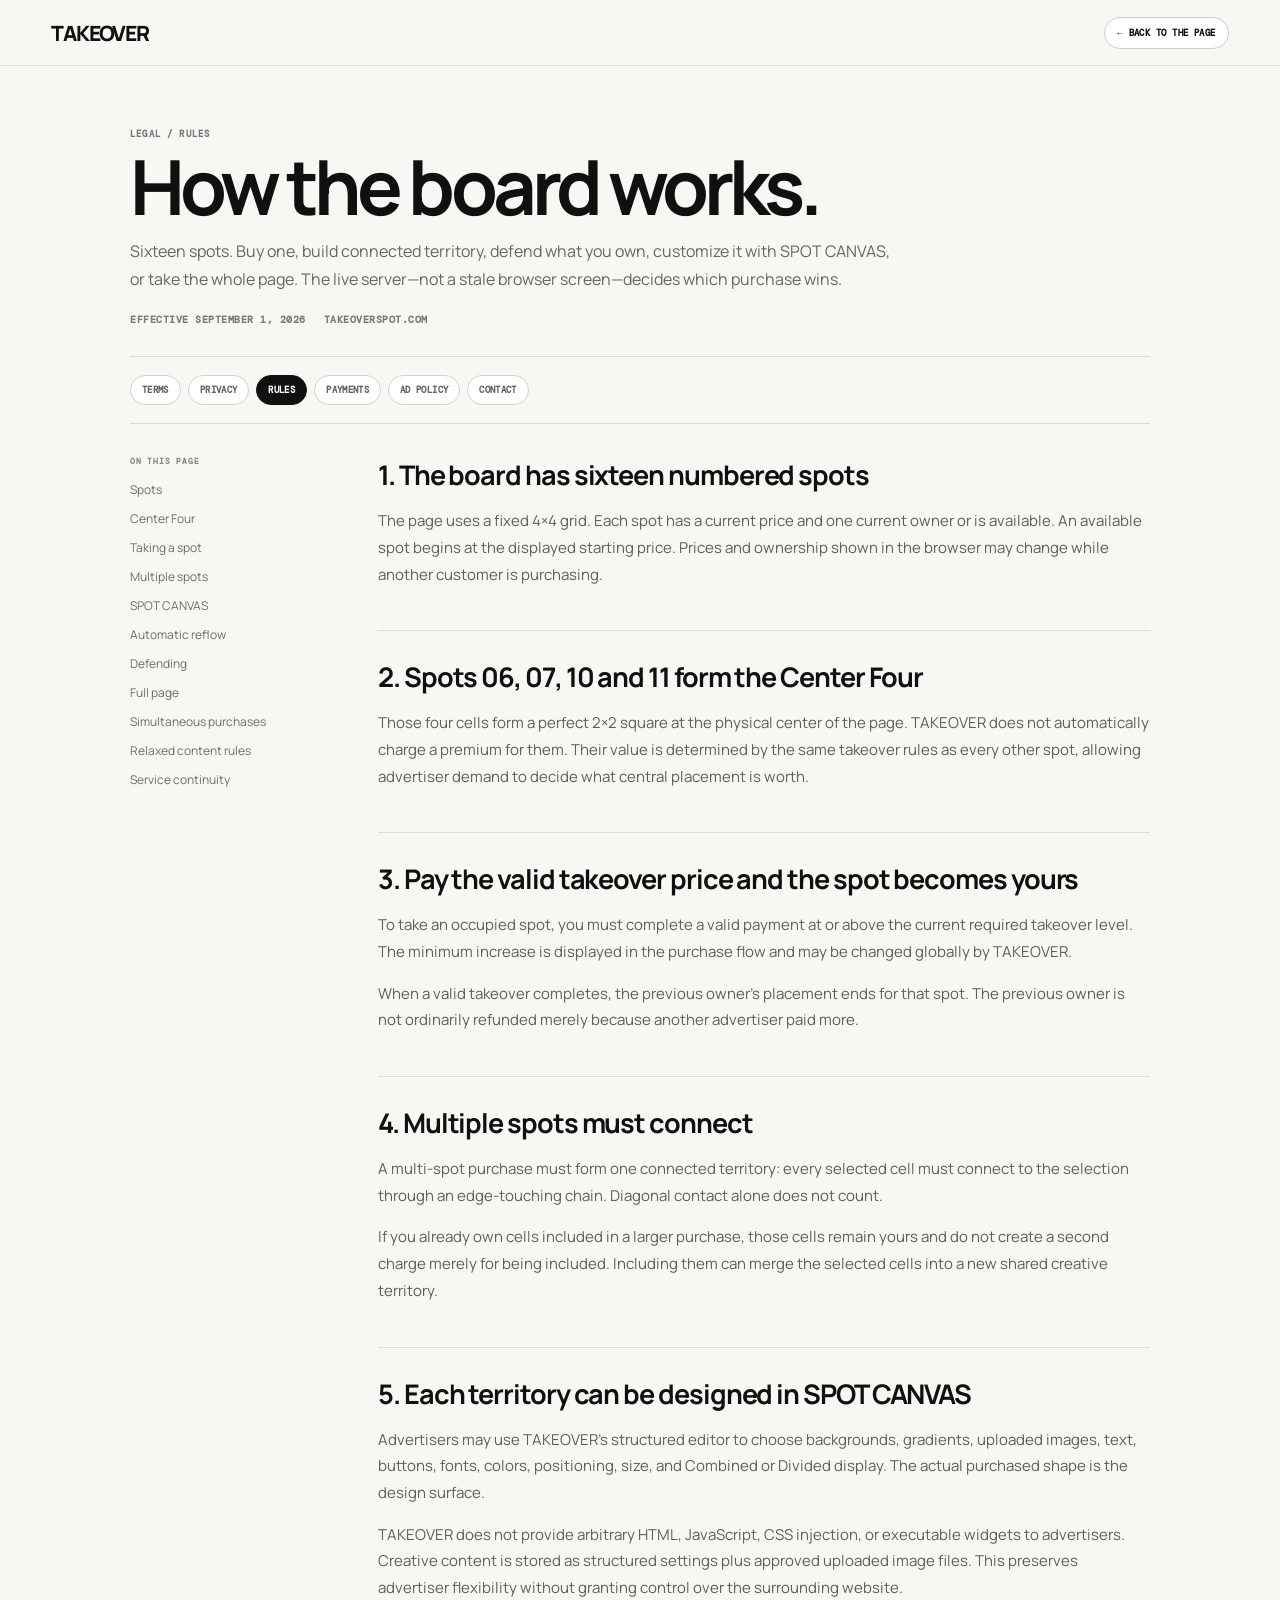
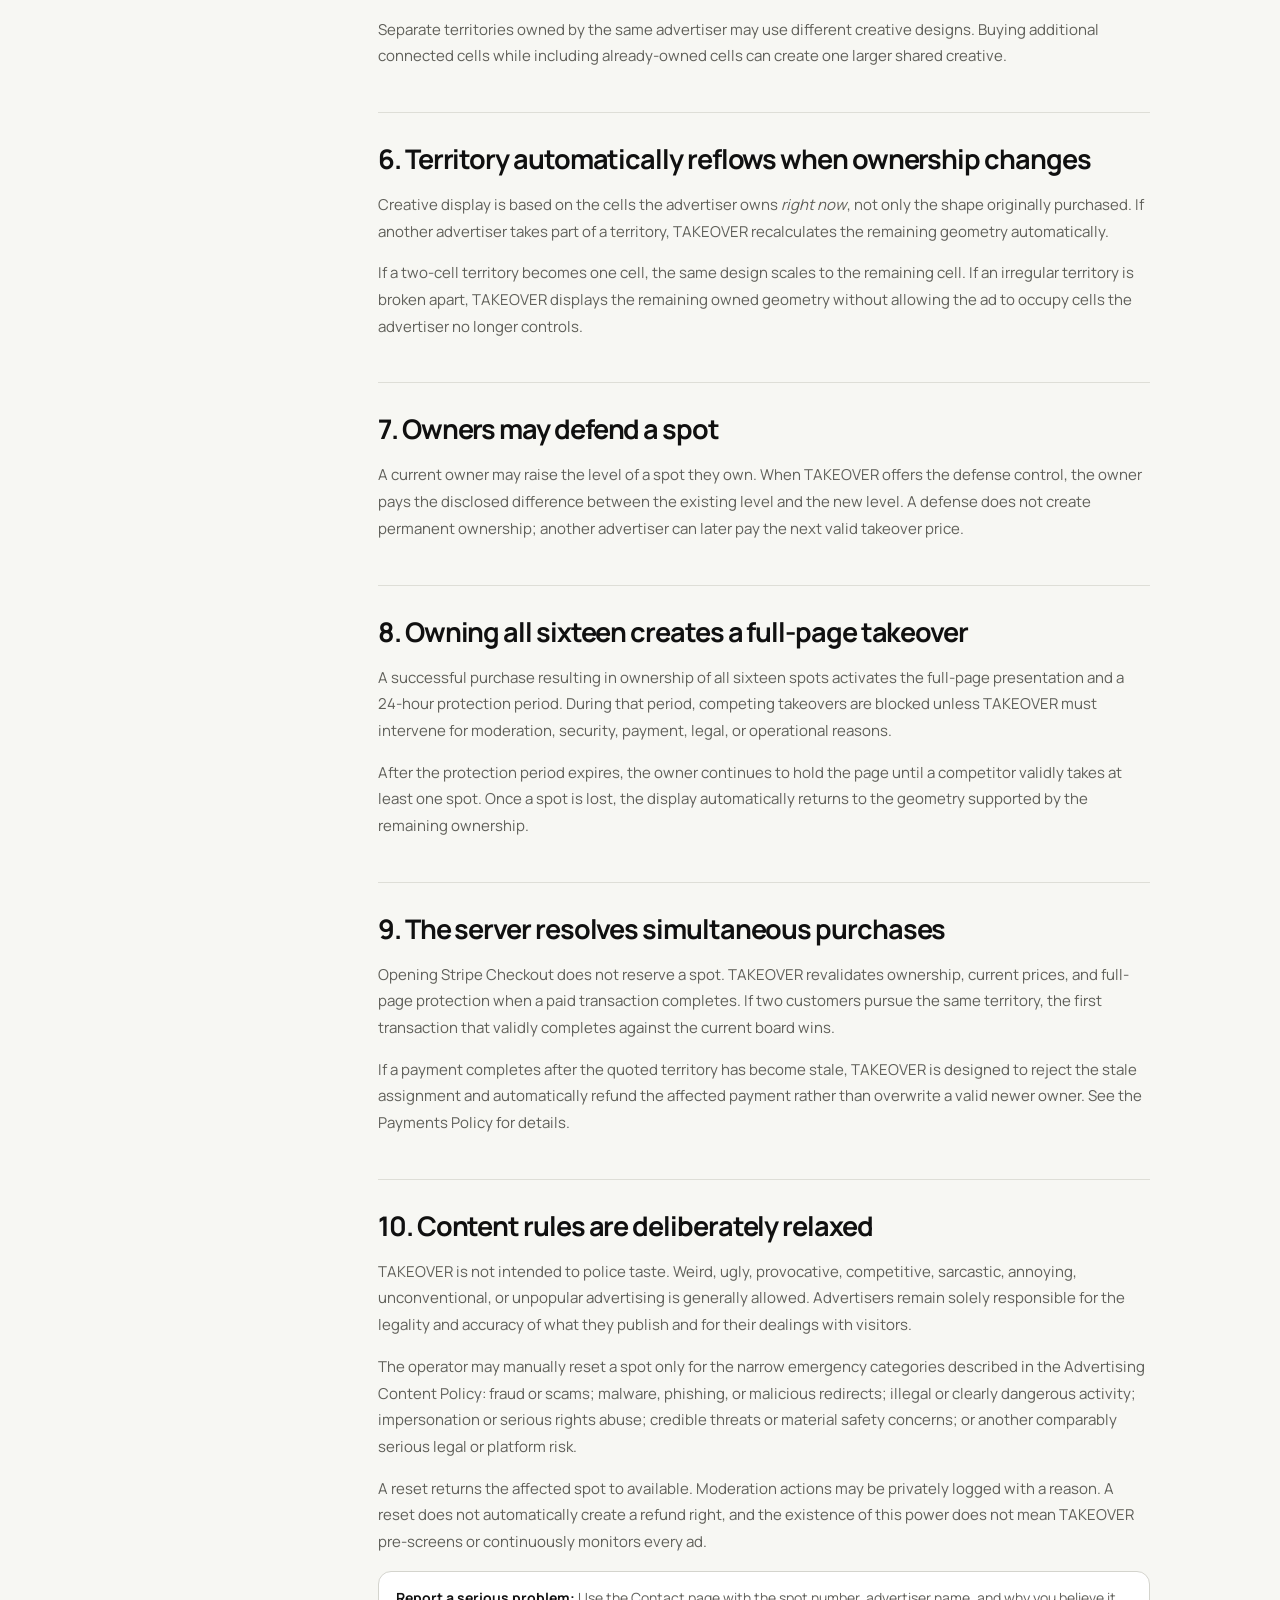
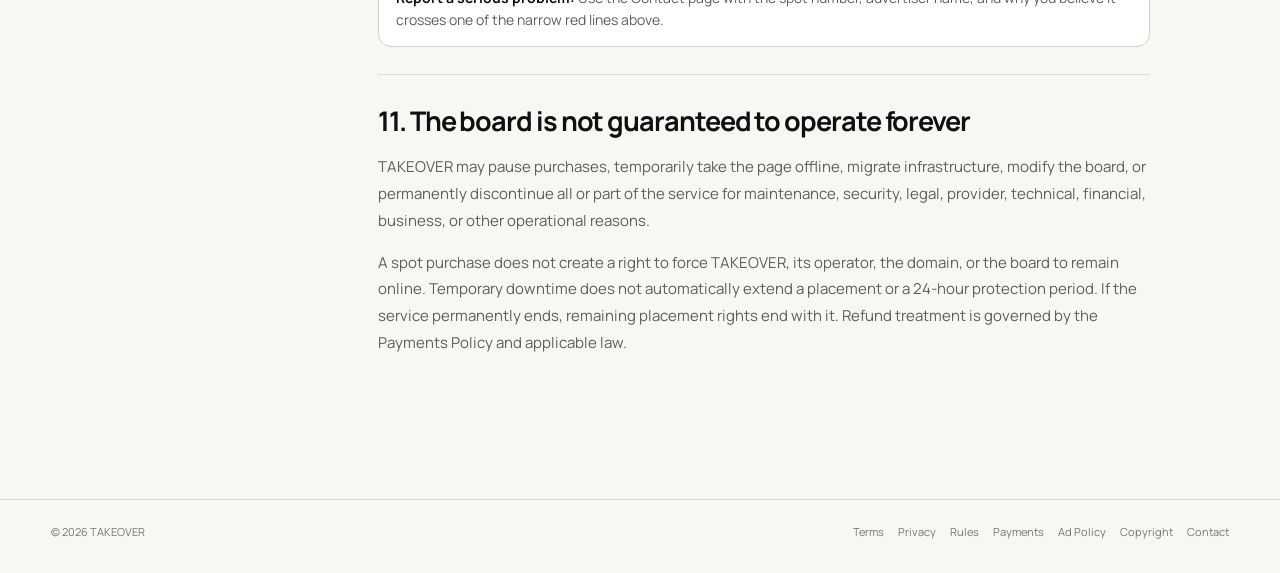
==== commit 3cf5985d: "Finalize TAKEOVER admin refunds and launch readiness" ====
--- a/auction-rules.html
+++ b/auction-rules.html
@@ -1 +1 @@
-<!doctype html><html lang="en"><head><meta charset="utf-8"><meta name="viewport" content="width=device-width,initial-scale=1"><meta name="theme-color" content="#f7f7f3"><title>Rules — TAKEOVER</title><meta name="description" content="TAKEOVER placement and takeover rules"><link rel="preconnect" href="https://fonts.googleapis.com"><link rel="preconnect" href="https://fonts.gstatic.com" crossorigin><link href="https://fonts.googleapis.com/css2?family=DM+Mono:wght@400;500&family=Manrope:wght@500;600;700;800&display=swap" rel="stylesheet"><link rel="stylesheet" href="legal.css?v=2"></head><body><header class="top"><a class="brand" href="index.html">TAKEOVER</a><a class="back" href="index.html">← BACK TO THE PAGE</a></header><main class="wrap"><section class="hero"><div class="eyebrow">LEGAL / RULES</div><h1>How the board works.</h1><p>Sixteen spots. Buy one, build connected territory, defend what you own, customize it with SPOT CANVAS, or take the whole page. The live server—not a stale browser screen—decides which purchase wins.</p><div class="meta"><span>EFFECTIVE SEPTEMBER 1, 2026</span><span>TAKEOVERSPOT.COM</span></div></section><nav class="legal-nav"><a href="terms.html">TERMS</a><a href="privacy.html">PRIVACY</a><a class="active" href="auction-rules.html">RULES</a><a href="payments.html">PAYMENTS</a><a href="content-policy.html">AD POLICY</a><a href="contact.html">CONTACT</a></nav><div class="content"><aside class="toc"><b>ON THIS PAGE</b><a href="#spots">Spots</a><a href="#center">Center Four</a><a href="#take">Taking a spot</a><a href="#multi">Multiple spots</a><a href="#creative">SPOT CANVAS</a><a href="#reflow">Automatic reflow</a><a href="#defend">Defending</a><a href="#page">Full page</a><a href="#race">Simultaneous purchases</a><a href="#content">Relaxed content rules</a><a href="#continuity">Service continuity</a></aside><section class="policy"><article id="spots"><h2>1. The board has sixteen numbered spots</h2><p>The page uses a fixed 4×4 grid. Each spot has a current price and one current owner or is available. An available spot begins at the displayed starting price. Prices and ownership shown in the browser may change while another customer is purchasing.</p></article><article id="center"><h2>2. Spots 06, 07, 10 and 11 form the Center Four</h2><p>Those four cells form a perfect 2×2 square at the physical center of the page. TAKEOVER does not automatically charge a premium for them. Their value is determined by the same takeover rules as every other spot, allowing advertiser demand to decide what central placement is worth.</p></article><article id="take"><h2>3. Pay the valid takeover price and the spot becomes yours</h2><p>To take an occupied spot, you must complete a valid payment at or above the current required takeover level. The minimum increase is displayed in the purchase flow and may be changed globally by TAKEOVER.</p><p>When a valid takeover completes, the previous owner's placement ends for that spot. The previous owner is not ordinarily refunded merely because another advertiser paid more.</p></article><article id="multi"><h2>4. Multiple spots must connect</h2><p>A multi-spot purchase must form one connected territory: every selected cell must connect to the selection through an edge-touching chain. Diagonal contact alone does not count.</p><p>If you already own cells included in a larger purchase, those cells remain yours and do not create a second charge merely for being included. Including them can merge the selected cells into a new shared creative territory.</p></article><article id="creative"><h2>5. Each territory can be designed in SPOT CANVAS</h2><p>Advertisers may use TAKEOVER's structured editor to choose backgrounds, gradients, uploaded images, text, buttons, fonts, colors, positioning, size, and Combined or Divided display. The actual purchased shape is the design surface.</p><p>TAKEOVER does not provide arbitrary HTML, JavaScript, CSS injection, or executable widgets to advertisers. Creative content is stored as structured settings plus approved uploaded image files. This preserves advertiser flexibility without granting control over the surrounding website.</p><p>Separate territories owned by the same advertiser may use different creative designs. Buying additional connected cells while including already-owned cells can create one larger shared creative.</p></article><article id="reflow"><h2>6. Territory automatically reflows when ownership changes</h2><p>Creative display is based on the cells the advertiser owns <em>right now</em>, not only the shape originally purchased. If another advertiser takes part of a territory, TAKEOVER recalculates the remaining geometry automatically.</p><p>If a two-cell territory becomes one cell, the same design scales to the remaining cell. If an irregular territory is broken apart, TAKEOVER displays the remaining owned geometry without allowing the ad to occupy cells the advertiser no longer controls.</p></article><article id="defend"><h2>7. Owners may defend a spot</h2><p>A current owner may raise the level of a spot they own. When TAKEOVER offers the defense control, the owner pays the disclosed difference between the existing level and the new level. A defense does not create permanent ownership; another advertiser can later pay the next valid takeover price.</p></article><article id="page"><h2>8. Owning all sixteen creates a full-page takeover</h2><p>A successful purchase resulting in ownership of all sixteen spots activates the full-page presentation and a 24-hour protection period. During that period, competing takeovers are blocked unless TAKEOVER must intervene for moderation, security, payment, legal, or operational reasons.</p><p>After the protection period expires, the owner continues to hold the page until a competitor validly takes at least one spot. Once a spot is lost, the display automatically returns to the geometry supported by the remaining ownership.</p></article><article id="race"><h2>9. The server resolves simultaneous purchases</h2><p>Opening Stripe Checkout does not reserve a spot. TAKEOVER revalidates ownership, current prices, and full-page protection when a paid transaction completes. If two customers pursue the same territory, the first transaction that validly completes against the current board wins.</p><p>If a payment completes after the quoted territory has become stale, TAKEOVER is designed to reject the stale assignment and automatically refund the affected payment rather than overwrite a valid newer owner. See the Payments Policy for details.</p></article><article id="content"><h2>10. Content rules are deliberately relaxed</h2><p>TAKEOVER is not intended to police taste. Weird, ugly, provocative, competitive, sarcastic, annoying, unconventional, or unpopular advertising is generally allowed. Advertisers remain solely responsible for the legality and accuracy of what they publish and for their dealings with visitors.</p><p>The operator may manually reset a spot only for the narrow emergency categories described in the Advertising Content Policy: fraud or scams; malware, phishing, or malicious redirects; illegal or clearly dangerous activity; impersonation or serious rights abuse; credible threats or material safety concerns; or another comparably serious legal or platform risk.</p><p>A reset returns the affected spot to available. Moderation actions may be privately logged with a reason. A reset does not automatically create a refund right, and the existence of this power does not mean TAKEOVER pre-screens or continuously monitors every ad.</p><div class="notice"><b>Report a serious problem:</b> Use the Contact page with the spot number, advertiser name, and why you believe it crosses one of the narrow red lines above.</div></article><article id="continuity"><h2>11. The board is not guaranteed to operate forever</h2><p>TAKEOVER may pause purchases, temporarily take the page offline, migrate infrastructure, modify the board, or permanently discontinue all or part of the service for maintenance, security, legal, provider, technical, financial, business, or other operational reasons.</p><p>A spot purchase does not create a right to force TAKEOVER, its operator, the domain, or the board to remain online. Temporary downtime does not automatically extend a placement or a 24-hour protection period. If the service permanently ends, remaining placement rights end with it. Refund treatment is governed by the Payments Policy and applicable law.</p></article></section></div></main><footer class="footer"><span>© 2026 TAKEOVER</span><a href="terms.html">Terms</a><a href="privacy.html">Privacy</a><a href="auction-rules.html">Rules</a><a href="payments.html">Payments</a><a href="content-policy.html">Ad Policy</a><a href="contact.html">Contact</a></footer></body></html>+<!doctype html><html lang="en"><head><meta charset="utf-8"><meta name="viewport" content="width=device-width,initial-scale=1"><meta name="theme-color" content="#f7f7f3"><title>Rules — TAKEOVER</title><meta name="description" content="TAKEOVER placement and takeover rules"><link rel="preconnect" href="https://fonts.googleapis.com"><link rel="preconnect" href="https://fonts.gstatic.com" crossorigin><link href="https://fonts.googleapis.com/css2?family=DM+Mono:wght@400;500&family=Manrope:wght@500;600;700;800&display=swap" rel="stylesheet"><link rel="stylesheet" href="legal.css?v=2"></head><body><header class="top"><a class="brand" href="index.html">TAKEOVER</a><a class="back" href="index.html">← BACK TO THE PAGE</a></header><main class="wrap"><section class="hero"><div class="eyebrow">LEGAL / RULES</div><h1>How the board works.</h1><p>Sixteen spots. Buy one, build connected territory, defend what you own, customize it with SPOT CANVAS, or take the whole page. The live server—not a stale browser screen—decides which purchase wins.</p><div class="meta"><span>EFFECTIVE SEPTEMBER 1, 2026</span><span>TAKEOVERSPOT.COM</span></div></section><nav class="legal-nav"><a href="terms.html">TERMS</a><a href="privacy.html">PRIVACY</a><a class="active" href="auction-rules.html">RULES</a><a href="payments.html">PAYMENTS</a><a href="content-policy.html">AD POLICY</a><a href="contact.html">CONTACT</a></nav><div class="content"><aside class="toc"><b>ON THIS PAGE</b><a href="#spots">Spots</a><a href="#center">Center Four</a><a href="#take">Taking a spot</a><a href="#multi">Multiple spots</a><a href="#creative">SPOT CANVAS</a><a href="#reflow">Automatic reflow</a><a href="#defend">Defending</a><a href="#page">Full page</a><a href="#race">Simultaneous purchases</a><a href="#content">Relaxed content rules</a><a href="#continuity">Service continuity</a></aside><section class="policy"><article id="spots"><h2>1. The board has sixteen numbered spots</h2><p>The page uses a fixed 4×4 grid. Each spot has a current price and one current owner or is available. An available spot begins at the displayed starting price. Prices and ownership shown in the browser may change while another customer is purchasing.</p></article><article id="center"><h2>2. Spots 06, 07, 10 and 11 form the Center Four</h2><p>Those four cells form a perfect 2×2 square at the physical center of the page. TAKEOVER does not automatically charge a premium for them. Their value is determined by the same takeover rules as every other spot, allowing advertiser demand to decide what central placement is worth.</p></article><article id="take"><h2>3. Pay the valid takeover price and the spot becomes yours</h2><p>To take an occupied spot, you must complete a valid payment at or above the current required takeover level. The minimum increase is displayed in the purchase flow and may be changed globally by TAKEOVER.</p><p>When a valid takeover completes, the previous owner's placement ends for that spot. The previous owner is not ordinarily refunded merely because another advertiser paid more.</p></article><article id="multi"><h2>4. Multiple spots must connect</h2><p>A multi-spot purchase must form one connected territory: every selected cell must connect to the selection through an edge-touching chain. Diagonal contact alone does not count.</p><p>If you already own cells included in a larger purchase, those cells remain yours and do not create a second charge merely for being included. Including them can merge the selected cells into a new shared creative territory.</p></article><article id="creative"><h2>5. Each territory can be designed in SPOT CANVAS</h2><p>Advertisers may use TAKEOVER's structured editor to choose backgrounds, gradients, uploaded images, text, buttons, fonts, colors, positioning, size, and Combined or Divided display. The actual purchased shape is the design surface.</p><p>TAKEOVER does not provide arbitrary HTML, JavaScript, CSS injection, or executable widgets to advertisers. Creative content is stored as structured settings plus approved uploaded image files. This preserves advertiser flexibility without granting control over the surrounding website.</p><p>Separate territories owned by the same advertiser may use different creative designs. Buying additional connected cells while including already-owned cells can create one larger shared creative.</p></article><article id="reflow"><h2>6. Territory automatically reflows when ownership changes</h2><p>Creative display is based on the cells the advertiser owns <em>right now</em>, not only the shape originally purchased. If another advertiser takes part of a territory, TAKEOVER recalculates the remaining geometry automatically.</p><p>If a two-cell territory becomes one cell, the same design scales to the remaining cell. If an irregular territory is broken apart, TAKEOVER displays the remaining owned geometry without allowing the ad to occupy cells the advertiser no longer controls.</p></article><article id="defend"><h2>7. Owners may defend a spot</h2><p>A current owner may raise the level of a spot they own. When TAKEOVER offers the defense control, the owner pays the disclosed difference between the existing level and the new level. A defense does not create permanent ownership; another advertiser can later pay the next valid takeover price.</p></article><article id="page"><h2>8. Owning all sixteen creates a full-page takeover</h2><p>A successful purchase resulting in ownership of all sixteen spots activates the full-page presentation and a 24-hour protection period. During that period, competing takeovers are blocked unless TAKEOVER must intervene for moderation, security, payment, legal, or operational reasons.</p><p>After the protection period expires, the owner continues to hold the page until a competitor validly takes at least one spot. Once a spot is lost, the display automatically returns to the geometry supported by the remaining ownership.</p></article><article id="race"><h2>9. The server resolves simultaneous purchases</h2><p>Opening Stripe Checkout does not reserve a spot. TAKEOVER revalidates ownership, current prices, and full-page protection when a paid transaction completes. If two customers pursue the same territory, the first transaction that validly completes against the current board wins.</p><p>If a payment completes after the quoted territory has become stale, TAKEOVER is designed to reject the stale assignment and automatically refund the affected payment rather than overwrite a valid newer owner. See the Payments Policy for details.</p></article><article id="content"><h2>10. Content rules are deliberately relaxed</h2><p>TAKEOVER is not intended to police taste. Weird, ugly, provocative, competitive, sarcastic, annoying, unconventional, or unpopular advertising is generally allowed. Advertisers remain solely responsible for the legality and accuracy of what they publish and for their dealings with visitors.</p><p>The operator may manually reset a spot only for the narrow emergency categories described in the Advertising Content Policy: fraud or scams; malware, phishing, or malicious redirects; illegal or clearly dangerous activity; impersonation or serious rights abuse; credible threats or material safety concerns; or another comparably serious legal or platform risk.</p><p>A reset returns the affected spot to available. Moderation actions may be privately logged with a reason. A reset does not automatically create a refund right, and the existence of this power does not mean TAKEOVER pre-screens or continuously monitors every ad.</p><div class="notice"><b>Report a serious problem:</b> Use the Contact page with the spot number, advertiser name, and why you believe it crosses one of the narrow red lines above.</div></article><article id="continuity"><h2>11. The board is not guaranteed to operate forever</h2><p>TAKEOVER may pause purchases, temporarily take the page offline, migrate infrastructure, modify the board, or permanently discontinue all or part of the service for maintenance, security, legal, provider, technical, financial, business, or other operational reasons.</p><p>A spot purchase does not create a right to force TAKEOVER, its operator, the domain, or the board to remain online. Temporary downtime does not automatically extend a placement or a 24-hour protection period. If the service permanently ends, remaining placement rights end with it. Refund treatment is governed by the Payments Policy and applicable law.</p></article></section></div></main><footer class="footer"><span>© 2026 TAKEOVER</span><a href="terms.html">Terms</a><a href="privacy.html">Privacy</a><a href="auction-rules.html">Rules</a><a href="payments.html">Payments</a><a href="content-policy.html">Ad Policy</a><a href="copyright.html">Copyright</a><a href="contact.html">Contact</a></footer></body></html>
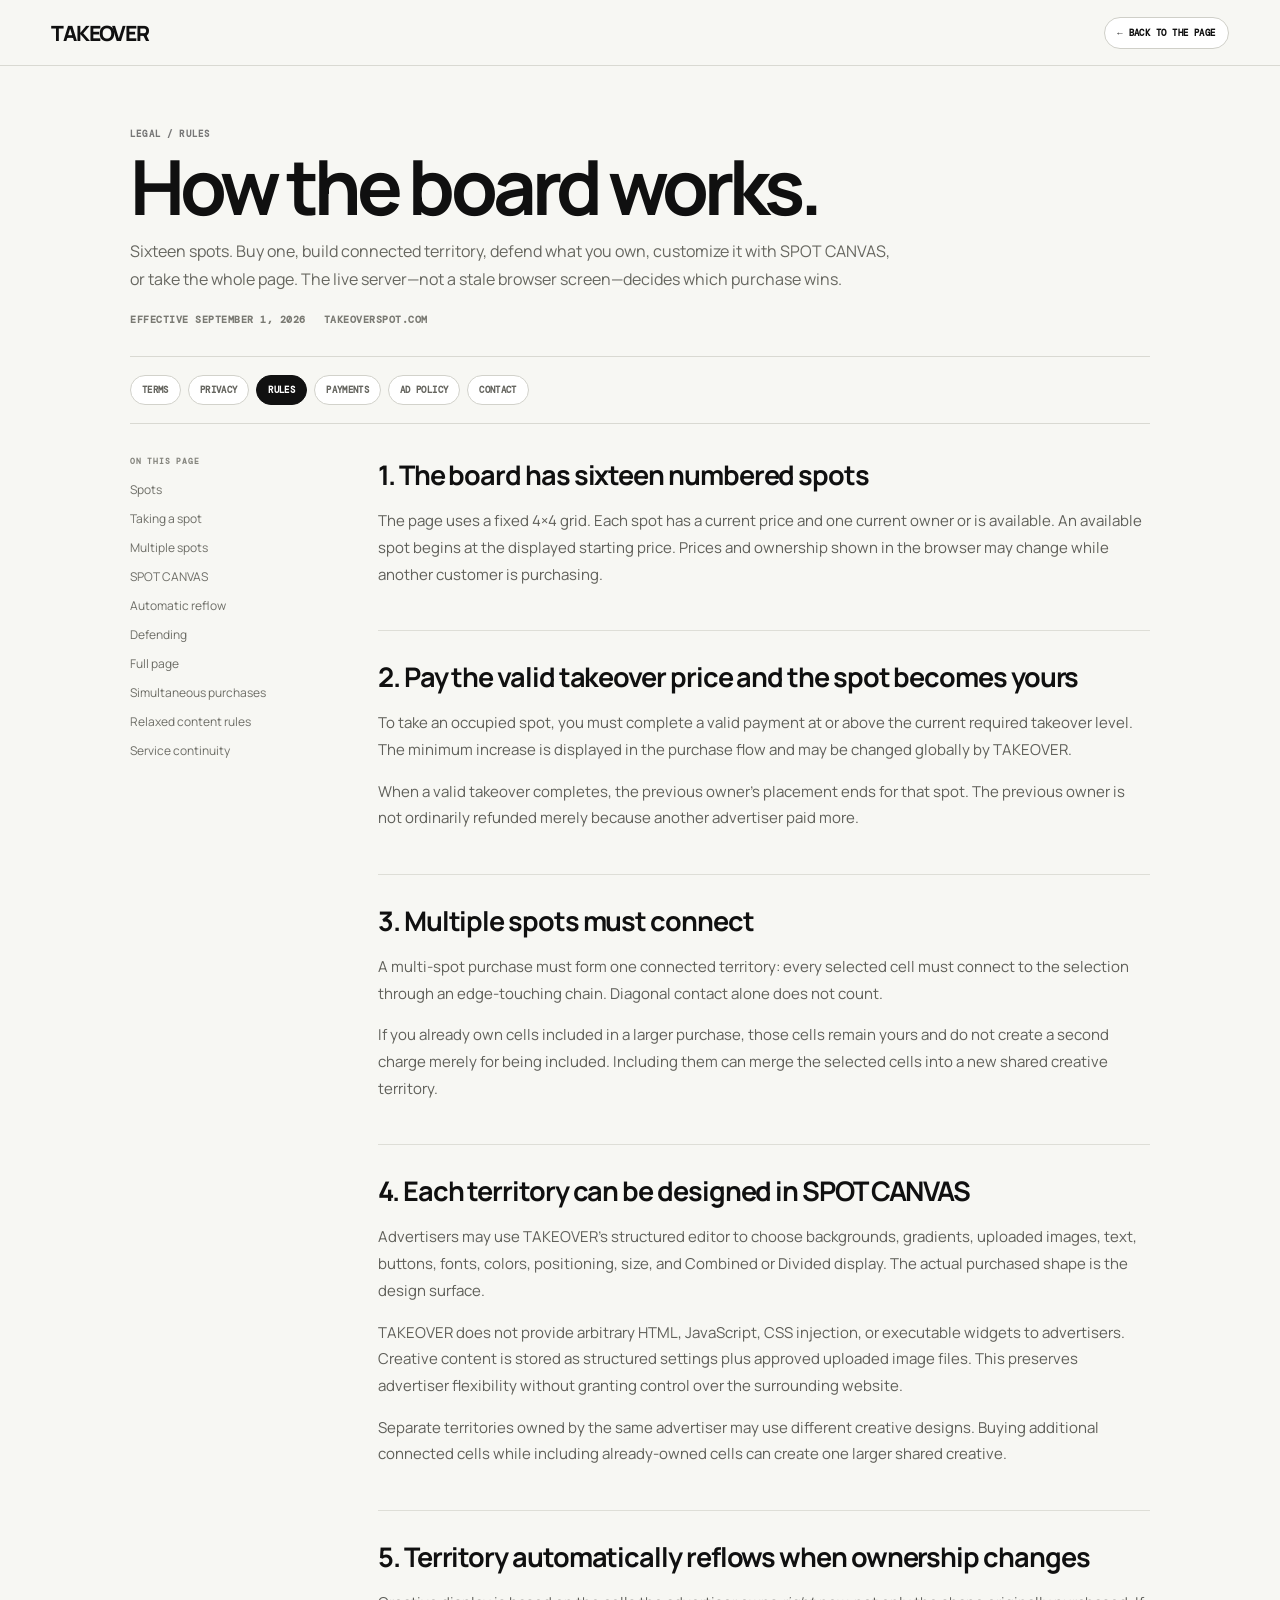
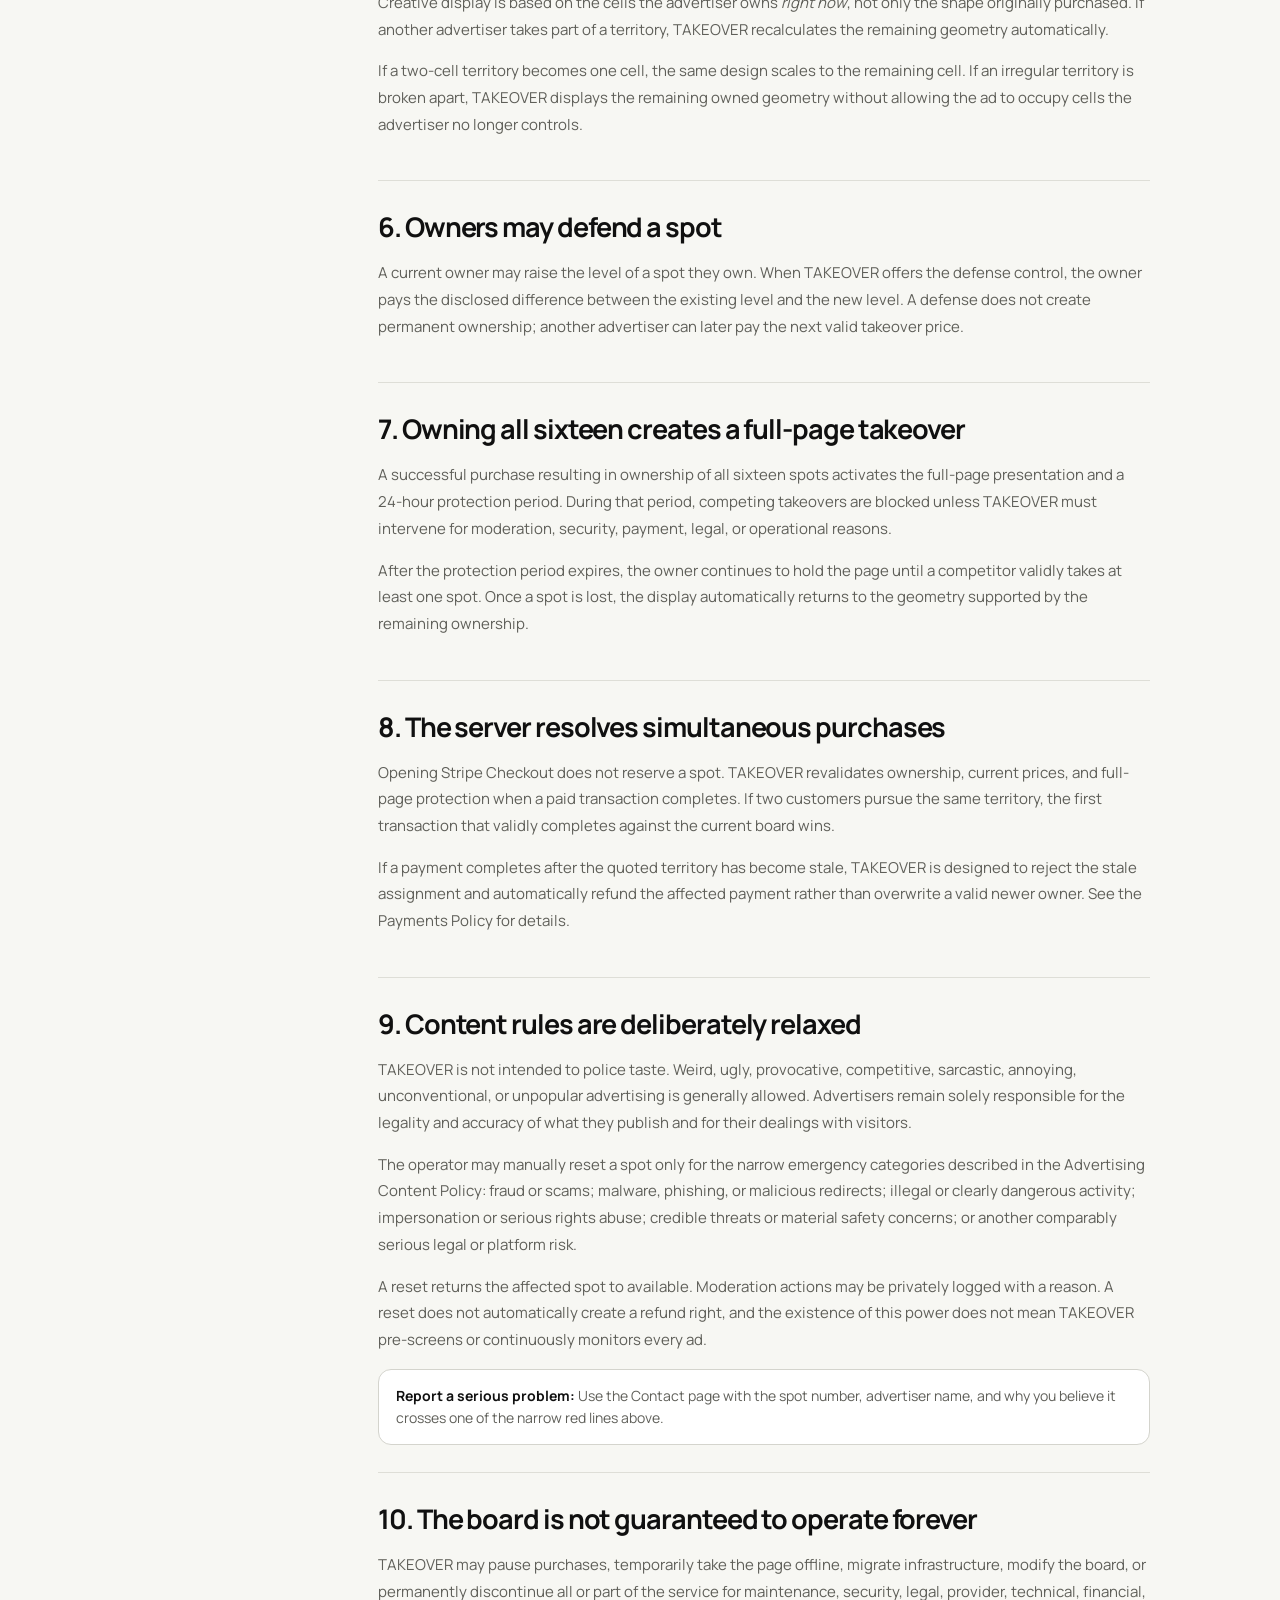
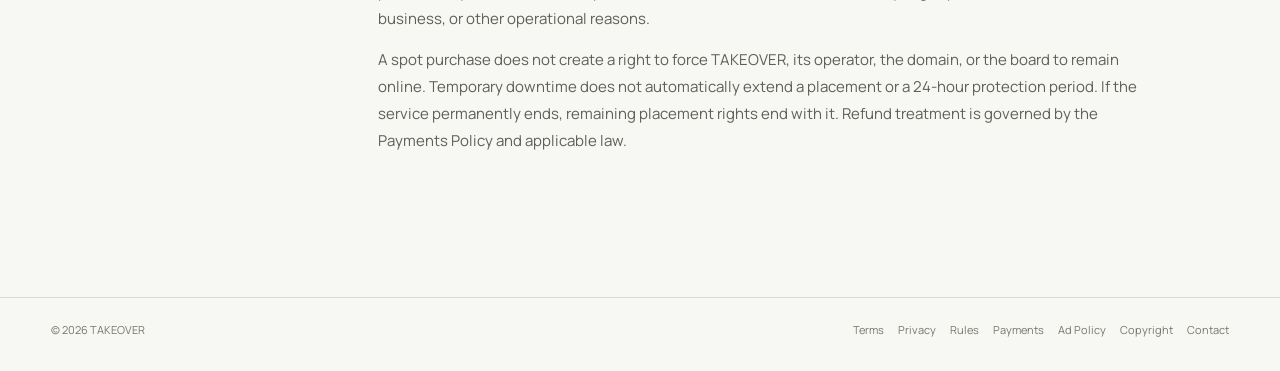
==== commit c5b10b2e: "Remove Center Four from TAKEOVER rules" ====
--- a/auction-rules.html
+++ b/auction-rules.html
@@ -1 +1 @@
-<!doctype html><html lang="en"><head><meta charset="utf-8"><meta name="viewport" content="width=device-width,initial-scale=1"><meta name="theme-color" content="#f7f7f3"><title>Rules — TAKEOVER</title><meta name="description" content="TAKEOVER placement and takeover rules"><link rel="preconnect" href="https://fonts.googleapis.com"><link rel="preconnect" href="https://fonts.gstatic.com" crossorigin><link href="https://fonts.googleapis.com/css2?family=DM+Mono:wght@400;500&family=Manrope:wght@500;600;700;800&display=swap" rel="stylesheet"><link rel="stylesheet" href="legal.css?v=2"></head><body><header class="top"><a class="brand" href="index.html">TAKEOVER</a><a class="back" href="index.html">← BACK TO THE PAGE</a></header><main class="wrap"><section class="hero"><div class="eyebrow">LEGAL / RULES</div><h1>How the board works.</h1><p>Sixteen spots. Buy one, build connected territory, defend what you own, customize it with SPOT CANVAS, or take the whole page. The live server—not a stale browser screen—decides which purchase wins.</p><div class="meta"><span>EFFECTIVE SEPTEMBER 1, 2026</span><span>TAKEOVERSPOT.COM</span></div></section><nav class="legal-nav"><a href="terms.html">TERMS</a><a href="privacy.html">PRIVACY</a><a class="active" href="auction-rules.html">RULES</a><a href="payments.html">PAYMENTS</a><a href="content-policy.html">AD POLICY</a><a href="contact.html">CONTACT</a></nav><div class="content"><aside class="toc"><b>ON THIS PAGE</b><a href="#spots">Spots</a><a href="#center">Center Four</a><a href="#take">Taking a spot</a><a href="#multi">Multiple spots</a><a href="#creative">SPOT CANVAS</a><a href="#reflow">Automatic reflow</a><a href="#defend">Defending</a><a href="#page">Full page</a><a href="#race">Simultaneous purchases</a><a href="#content">Relaxed content rules</a><a href="#continuity">Service continuity</a></aside><section class="policy"><article id="spots"><h2>1. The board has sixteen numbered spots</h2><p>The page uses a fixed 4×4 grid. Each spot has a current price and one current owner or is available. An available spot begins at the displayed starting price. Prices and ownership shown in the browser may change while another customer is purchasing.</p></article><article id="center"><h2>2. Spots 06, 07, 10 and 11 form the Center Four</h2><p>Those four cells form a perfect 2×2 square at the physical center of the page. TAKEOVER does not automatically charge a premium for them. Their value is determined by the same takeover rules as every other spot, allowing advertiser demand to decide what central placement is worth.</p></article><article id="take"><h2>3. Pay the valid takeover price and the spot becomes yours</h2><p>To take an occupied spot, you must complete a valid payment at or above the current required takeover level. The minimum increase is displayed in the purchase flow and may be changed globally by TAKEOVER.</p><p>When a valid takeover completes, the previous owner's placement ends for that spot. The previous owner is not ordinarily refunded merely because another advertiser paid more.</p></article><article id="multi"><h2>4. Multiple spots must connect</h2><p>A multi-spot purchase must form one connected territory: every selected cell must connect to the selection through an edge-touching chain. Diagonal contact alone does not count.</p><p>If you already own cells included in a larger purchase, those cells remain yours and do not create a second charge merely for being included. Including them can merge the selected cells into a new shared creative territory.</p></article><article id="creative"><h2>5. Each territory can be designed in SPOT CANVAS</h2><p>Advertisers may use TAKEOVER's structured editor to choose backgrounds, gradients, uploaded images, text, buttons, fonts, colors, positioning, size, and Combined or Divided display. The actual purchased shape is the design surface.</p><p>TAKEOVER does not provide arbitrary HTML, JavaScript, CSS injection, or executable widgets to advertisers. Creative content is stored as structured settings plus approved uploaded image files. This preserves advertiser flexibility without granting control over the surrounding website.</p><p>Separate territories owned by the same advertiser may use different creative designs. Buying additional connected cells while including already-owned cells can create one larger shared creative.</p></article><article id="reflow"><h2>6. Territory automatically reflows when ownership changes</h2><p>Creative display is based on the cells the advertiser owns <em>right now</em>, not only the shape originally purchased. If another advertiser takes part of a territory, TAKEOVER recalculates the remaining geometry automatically.</p><p>If a two-cell territory becomes one cell, the same design scales to the remaining cell. If an irregular territory is broken apart, TAKEOVER displays the remaining owned geometry without allowing the ad to occupy cells the advertiser no longer controls.</p></article><article id="defend"><h2>7. Owners may defend a spot</h2><p>A current owner may raise the level of a spot they own. When TAKEOVER offers the defense control, the owner pays the disclosed difference between the existing level and the new level. A defense does not create permanent ownership; another advertiser can later pay the next valid takeover price.</p></article><article id="page"><h2>8. Owning all sixteen creates a full-page takeover</h2><p>A successful purchase resulting in ownership of all sixteen spots activates the full-page presentation and a 24-hour protection period. During that period, competing takeovers are blocked unless TAKEOVER must intervene for moderation, security, payment, legal, or operational reasons.</p><p>After the protection period expires, the owner continues to hold the page until a competitor validly takes at least one spot. Once a spot is lost, the display automatically returns to the geometry supported by the remaining ownership.</p></article><article id="race"><h2>9. The server resolves simultaneous purchases</h2><p>Opening Stripe Checkout does not reserve a spot. TAKEOVER revalidates ownership, current prices, and full-page protection when a paid transaction completes. If two customers pursue the same territory, the first transaction that validly completes against the current board wins.</p><p>If a payment completes after the quoted territory has become stale, TAKEOVER is designed to reject the stale assignment and automatically refund the affected payment rather than overwrite a valid newer owner. See the Payments Policy for details.</p></article><article id="content"><h2>10. Content rules are deliberately relaxed</h2><p>TAKEOVER is not intended to police taste. Weird, ugly, provocative, competitive, sarcastic, annoying, unconventional, or unpopular advertising is generally allowed. Advertisers remain solely responsible for the legality and accuracy of what they publish and for their dealings with visitors.</p><p>The operator may manually reset a spot only for the narrow emergency categories described in the Advertising Content Policy: fraud or scams; malware, phishing, or malicious redirects; illegal or clearly dangerous activity; impersonation or serious rights abuse; credible threats or material safety concerns; or another comparably serious legal or platform risk.</p><p>A reset returns the affected spot to available. Moderation actions may be privately logged with a reason. A reset does not automatically create a refund right, and the existence of this power does not mean TAKEOVER pre-screens or continuously monitors every ad.</p><div class="notice"><b>Report a serious problem:</b> Use the Contact page with the spot number, advertiser name, and why you believe it crosses one of the narrow red lines above.</div></article><article id="continuity"><h2>11. The board is not guaranteed to operate forever</h2><p>TAKEOVER may pause purchases, temporarily take the page offline, migrate infrastructure, modify the board, or permanently discontinue all or part of the service for maintenance, security, legal, provider, technical, financial, business, or other operational reasons.</p><p>A spot purchase does not create a right to force TAKEOVER, its operator, the domain, or the board to remain online. Temporary downtime does not automatically extend a placement or a 24-hour protection period. If the service permanently ends, remaining placement rights end with it. Refund treatment is governed by the Payments Policy and applicable law.</p></article></section></div></main><footer class="footer"><span>© 2026 TAKEOVER</span><a href="terms.html">Terms</a><a href="privacy.html">Privacy</a><a href="auction-rules.html">Rules</a><a href="payments.html">Payments</a><a href="content-policy.html">Ad Policy</a><a href="copyright.html">Copyright</a><a href="contact.html">Contact</a></footer></body></html>+<!doctype html><html lang="en"><head><meta charset="utf-8"><meta name="viewport" content="width=device-width,initial-scale=1"><meta name="theme-color" content="#f7f7f3"><title>Rules — TAKEOVER</title><meta name="description" content="TAKEOVER placement and takeover rules"><link rel="preconnect" href="https://fonts.googleapis.com"><link rel="preconnect" href="https://fonts.gstatic.com" crossorigin><link href="https://fonts.googleapis.com/css2?family=DM+Mono:wght@400;500&family=Manrope:wght@500;600;700;800&display=swap" rel="stylesheet"><link rel="stylesheet" href="legal.css?v=2"></head><body><header class="top"><a class="brand" href="index.html">TAKEOVER</a><a class="back" href="index.html">← BACK TO THE PAGE</a></header><main class="wrap"><section class="hero"><div class="eyebrow">LEGAL / RULES</div><h1>How the board works.</h1><p>Sixteen spots. Buy one, build connected territory, defend what you own, customize it with SPOT CANVAS, or take the whole page. The live server—not a stale browser screen—decides which purchase wins.</p><div class="meta"><span>EFFECTIVE SEPTEMBER 1, 2026</span><span>TAKEOVERSPOT.COM</span></div></section><nav class="legal-nav"><a href="terms.html">TERMS</a><a href="privacy.html">PRIVACY</a><a class="active" href="auction-rules.html">RULES</a><a href="payments.html">PAYMENTS</a><a href="content-policy.html">AD POLICY</a><a href="contact.html">CONTACT</a></nav><div class="content"><aside class="toc"><b>ON THIS PAGE</b><a href="#spots">Spots</a><a href="#take">Taking a spot</a><a href="#multi">Multiple spots</a><a href="#creative">SPOT CANVAS</a><a href="#reflow">Automatic reflow</a><a href="#defend">Defending</a><a href="#page">Full page</a><a href="#race">Simultaneous purchases</a><a href="#content">Relaxed content rules</a><a href="#continuity">Service continuity</a></aside><section class="policy"><article id="spots"><h2>1. The board has sixteen numbered spots</h2><p>The page uses a fixed 4×4 grid. Each spot has a current price and one current owner or is available. An available spot begins at the displayed starting price. Prices and ownership shown in the browser may change while another customer is purchasing.</p></article><article id="take"><h2>2. Pay the valid takeover price and the spot becomes yours</h2><p>To take an occupied spot, you must complete a valid payment at or above the current required takeover level. The minimum increase is displayed in the purchase flow and may be changed globally by TAKEOVER.</p><p>When a valid takeover completes, the previous owner's placement ends for that spot. The previous owner is not ordinarily refunded merely because another advertiser paid more.</p></article><article id="multi"><h2>3. Multiple spots must connect</h2><p>A multi-spot purchase must form one connected territory: every selected cell must connect to the selection through an edge-touching chain. Diagonal contact alone does not count.</p><p>If you already own cells included in a larger purchase, those cells remain yours and do not create a second charge merely for being included. Including them can merge the selected cells into a new shared creative territory.</p></article><article id="creative"><h2>4. Each territory can be designed in SPOT CANVAS</h2><p>Advertisers may use TAKEOVER's structured editor to choose backgrounds, gradients, uploaded images, text, buttons, fonts, colors, positioning, size, and Combined or Divided display. The actual purchased shape is the design surface.</p><p>TAKEOVER does not provide arbitrary HTML, JavaScript, CSS injection, or executable widgets to advertisers. Creative content is stored as structured settings plus approved uploaded image files. This preserves advertiser flexibility without granting control over the surrounding website.</p><p>Separate territories owned by the same advertiser may use different creative designs. Buying additional connected cells while including already-owned cells can create one larger shared creative.</p></article><article id="reflow"><h2>5. Territory automatically reflows when ownership changes</h2><p>Creative display is based on the cells the advertiser owns <em>right now</em>, not only the shape originally purchased. If another advertiser takes part of a territory, TAKEOVER recalculates the remaining geometry automatically.</p><p>If a two-cell territory becomes one cell, the same design scales to the remaining cell. If an irregular territory is broken apart, TAKEOVER displays the remaining owned geometry without allowing the ad to occupy cells the advertiser no longer controls.</p></article><article id="defend"><h2>6. Owners may defend a spot</h2><p>A current owner may raise the level of a spot they own. When TAKEOVER offers the defense control, the owner pays the disclosed difference between the existing level and the new level. A defense does not create permanent ownership; another advertiser can later pay the next valid takeover price.</p></article><article id="page"><h2>7. Owning all sixteen creates a full-page takeover</h2><p>A successful purchase resulting in ownership of all sixteen spots activates the full-page presentation and a 24-hour protection period. During that period, competing takeovers are blocked unless TAKEOVER must intervene for moderation, security, payment, legal, or operational reasons.</p><p>After the protection period expires, the owner continues to hold the page until a competitor validly takes at least one spot. Once a spot is lost, the display automatically returns to the geometry supported by the remaining ownership.</p></article><article id="race"><h2>8. The server resolves simultaneous purchases</h2><p>Opening Stripe Checkout does not reserve a spot. TAKEOVER revalidates ownership, current prices, and full-page protection when a paid transaction completes. If two customers pursue the same territory, the first transaction that validly completes against the current board wins.</p><p>If a payment completes after the quoted territory has become stale, TAKEOVER is designed to reject the stale assignment and automatically refund the affected payment rather than overwrite a valid newer owner. See the Payments Policy for details.</p></article><article id="content"><h2>9. Content rules are deliberately relaxed</h2><p>TAKEOVER is not intended to police taste. Weird, ugly, provocative, competitive, sarcastic, annoying, unconventional, or unpopular advertising is generally allowed. Advertisers remain solely responsible for the legality and accuracy of what they publish and for their dealings with visitors.</p><p>The operator may manually reset a spot only for the narrow emergency categories described in the Advertising Content Policy: fraud or scams; malware, phishing, or malicious redirects; illegal or clearly dangerous activity; impersonation or serious rights abuse; credible threats or material safety concerns; or another comparably serious legal or platform risk.</p><p>A reset returns the affected spot to available. Moderation actions may be privately logged with a reason. A reset does not automatically create a refund right, and the existence of this power does not mean TAKEOVER pre-screens or continuously monitors every ad.</p><div class="notice"><b>Report a serious problem:</b> Use the Contact page with the spot number, advertiser name, and why you believe it crosses one of the narrow red lines above.</div></article><article id="continuity"><h2>10. The board is not guaranteed to operate forever</h2><p>TAKEOVER may pause purchases, temporarily take the page offline, migrate infrastructure, modify the board, or permanently discontinue all or part of the service for maintenance, security, legal, provider, technical, financial, business, or other operational reasons.</p><p>A spot purchase does not create a right to force TAKEOVER, its operator, the domain, or the board to remain online. Temporary downtime does not automatically extend a placement or a 24-hour protection period. If the service permanently ends, remaining placement rights end with it. Refund treatment is governed by the Payments Policy and applicable law.</p></article></section></div></main><footer class="footer"><span>© 2026 TAKEOVER</span><a href="terms.html">Terms</a><a href="privacy.html">Privacy</a><a href="auction-rules.html">Rules</a><a href="payments.html">Payments</a><a href="content-policy.html">Ad Policy</a><a href="copyright.html">Copyright</a><a href="contact.html">Contact</a></footer></body></html>
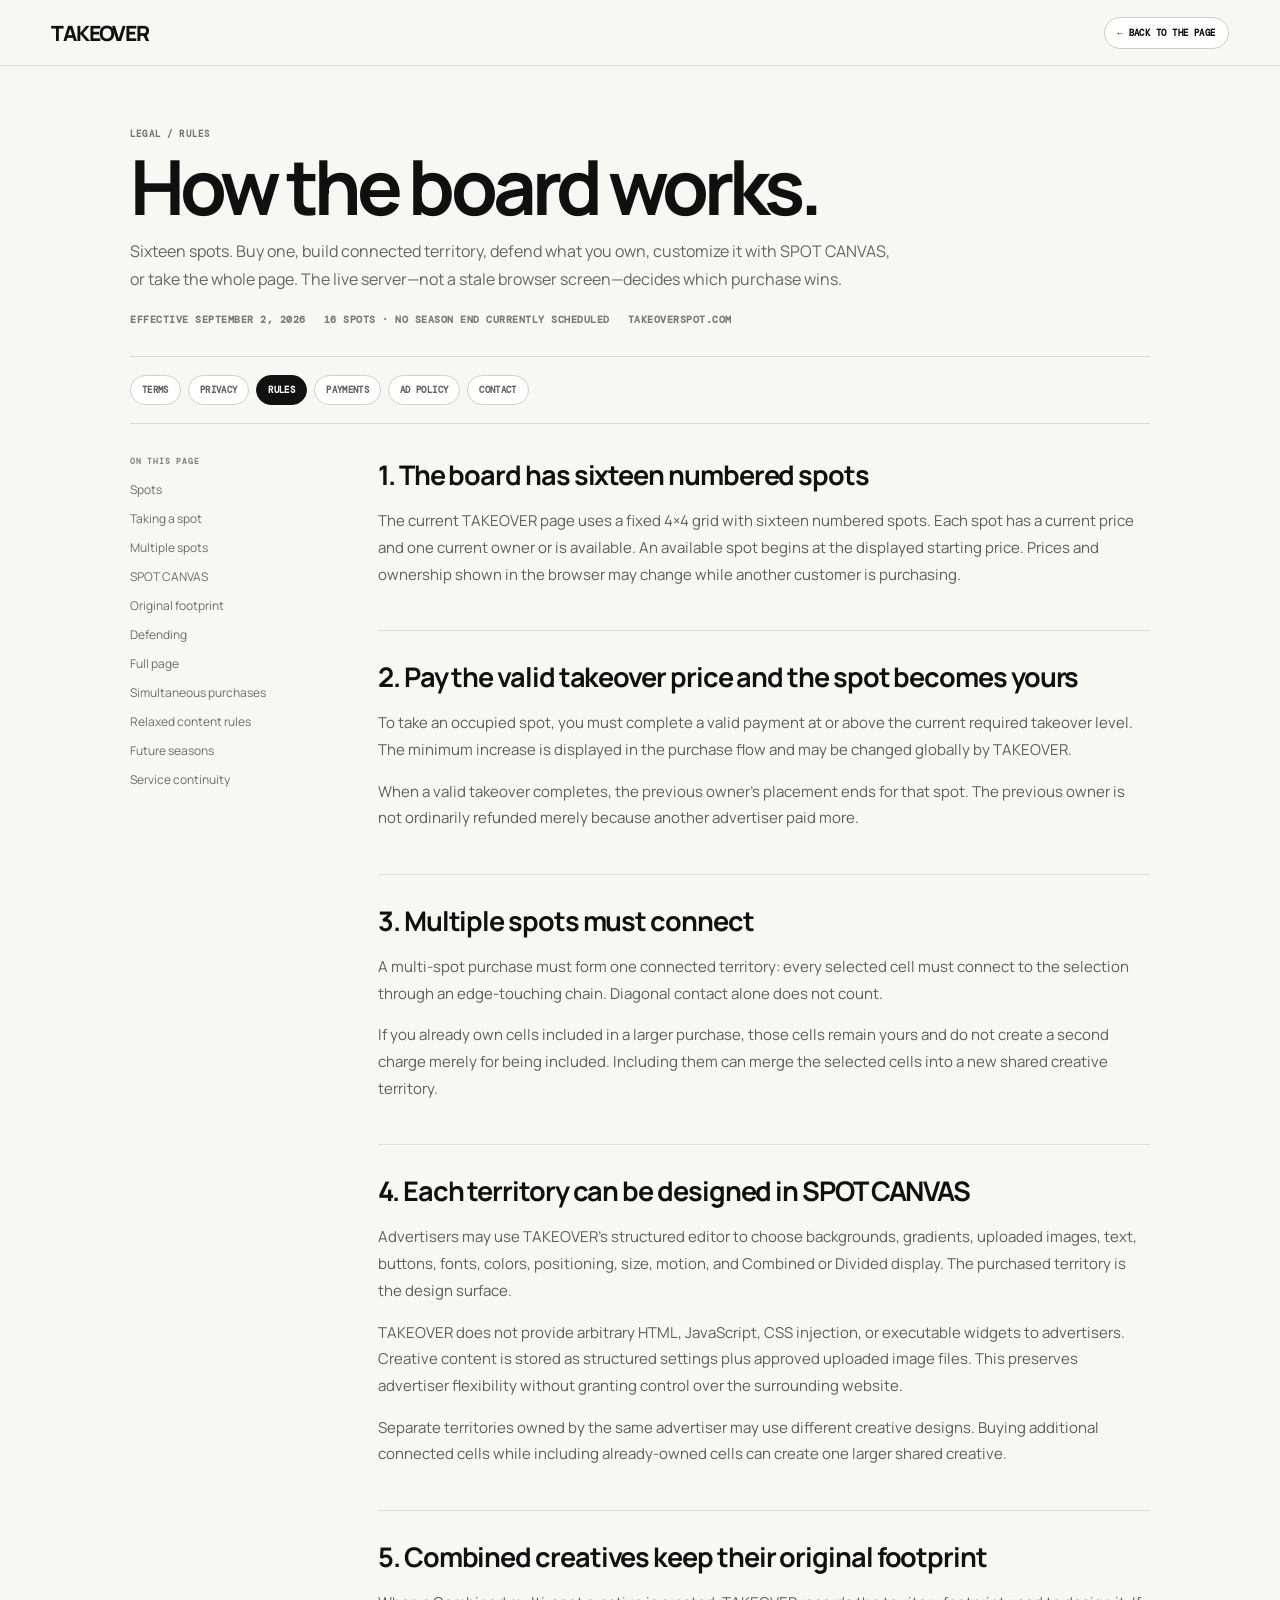
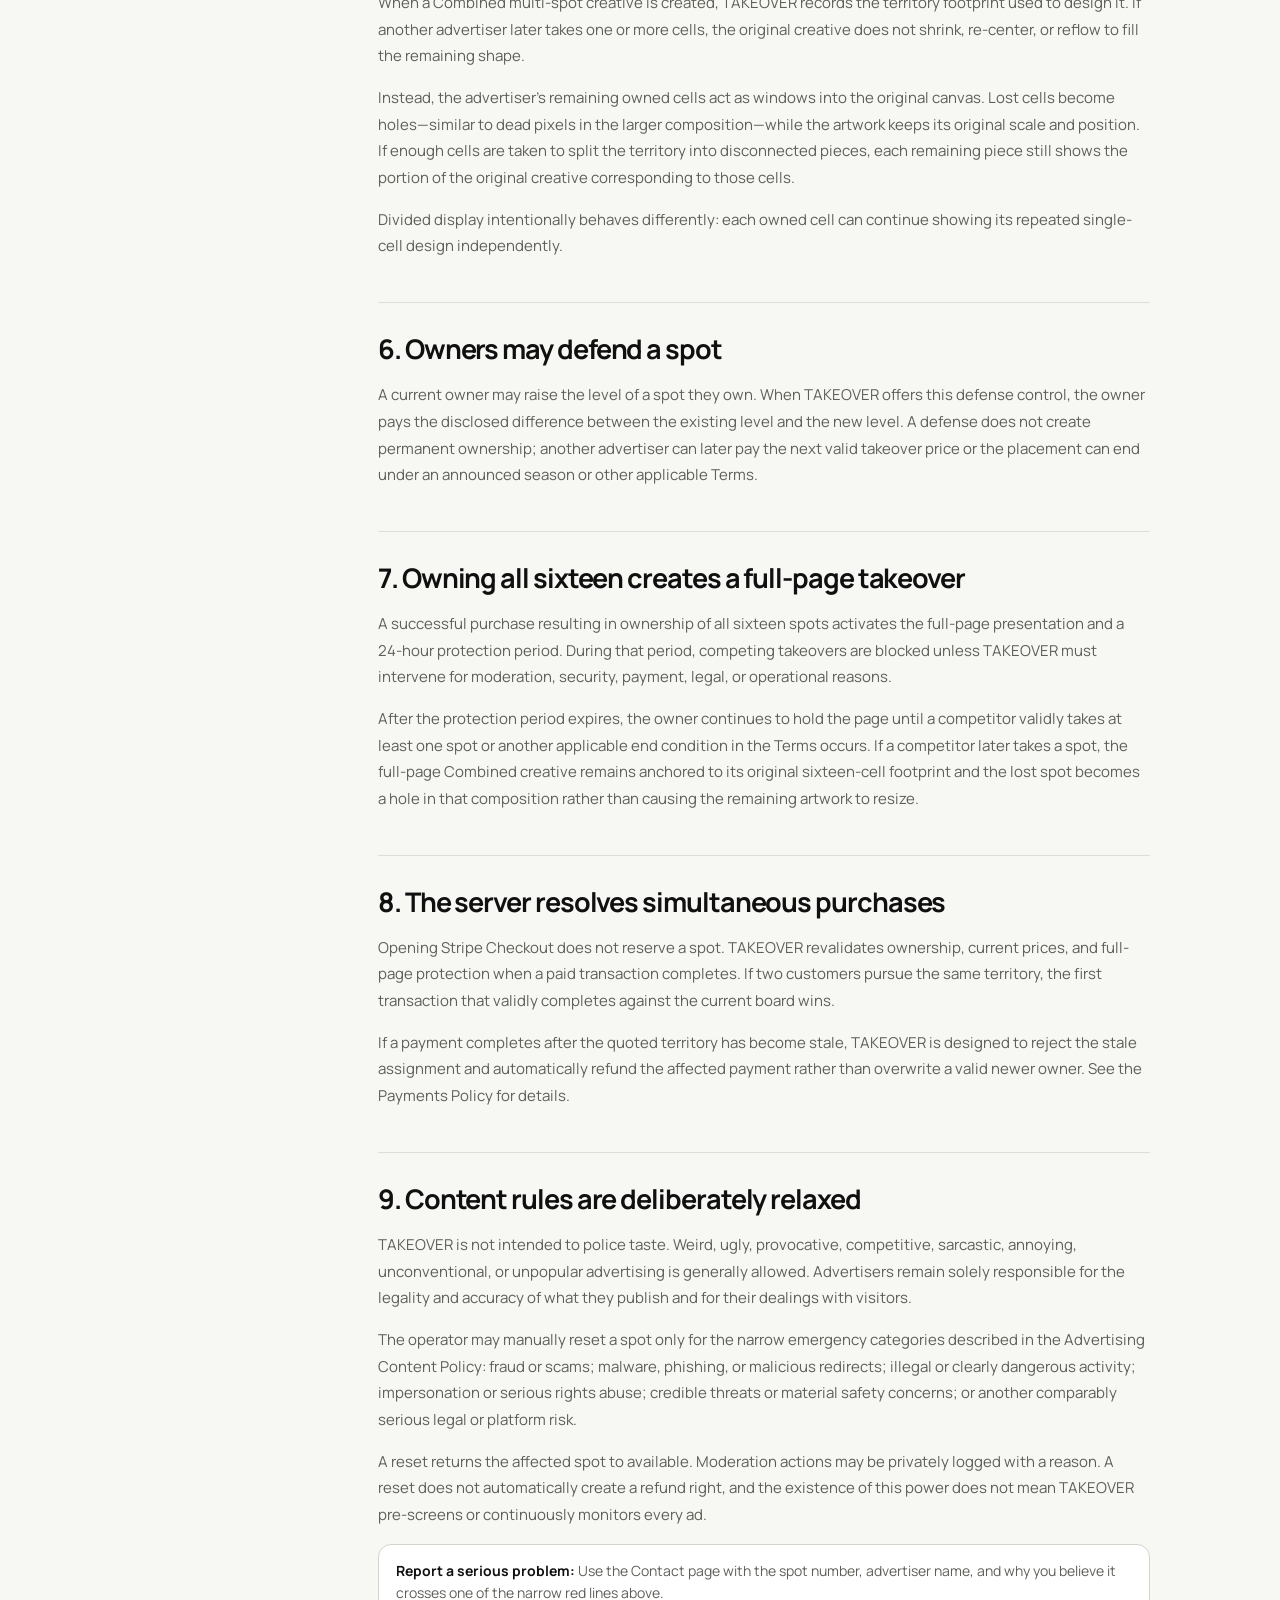
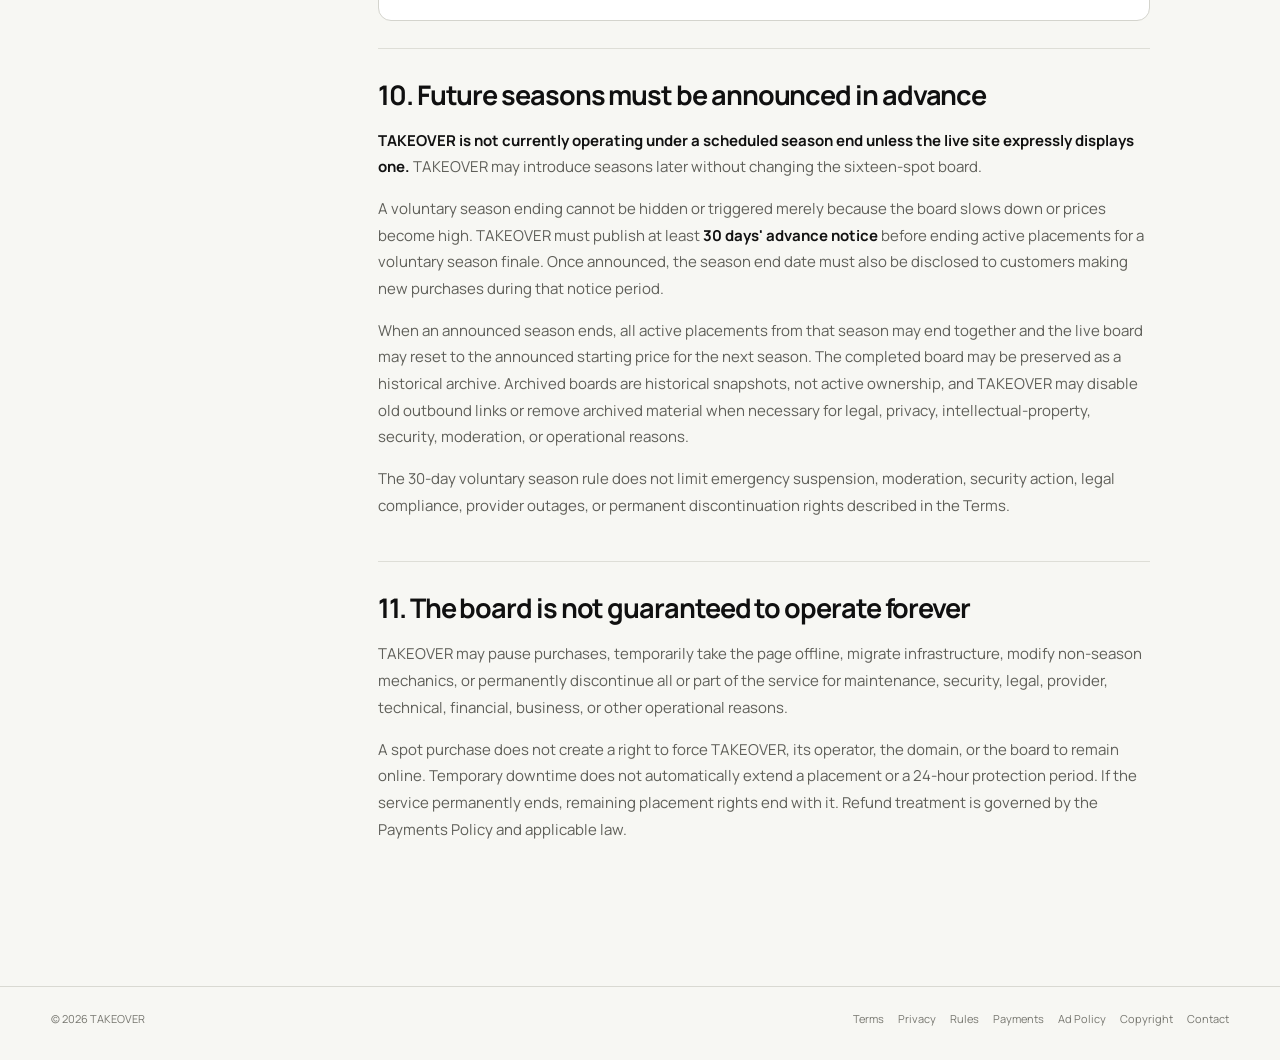
==== commit 1ae749cb: "Add future season and archive rules" ====
--- a/auction-rules.html
+++ b/auction-rules.html
@@ -1 +1,38 @@
-<!doctype html><html lang="en"><head><meta charset="utf-8"><meta name="viewport" content="width=device-width,initial-scale=1"><meta name="theme-color" content="#f7f7f3"><title>Rules — TAKEOVER</title><meta name="description" content="TAKEOVER placement and takeover rules"><link rel="preconnect" href="https://fonts.googleapis.com"><link rel="preconnect" href="https://fonts.gstatic.com" crossorigin><link href="https://fonts.googleapis.com/css2?family=DM+Mono:wght@400;500&family=Manrope:wght@500;600;700;800&display=swap" rel="stylesheet"><link rel="stylesheet" href="legal.css?v=2"></head><body><header class="top"><a class="brand" href="index.html">TAKEOVER</a><a class="back" href="index.html">← BACK TO THE PAGE</a></header><main class="wrap"><section class="hero"><div class="eyebrow">LEGAL / RULES</div><h1>How the board works.</h1><p>Sixteen spots. Buy one, build connected territory, defend what you own, customize it with SPOT CANVAS, or take the whole page. The live server—not a stale browser screen—decides which purchase wins.</p><div class="meta"><span>EFFECTIVE SEPTEMBER 1, 2026</span><span>TAKEOVERSPOT.COM</span></div></section><nav class="legal-nav"><a href="terms.html">TERMS</a><a href="privacy.html">PRIVACY</a><a class="active" href="auction-rules.html">RULES</a><a href="payments.html">PAYMENTS</a><a href="content-policy.html">AD POLICY</a><a href="contact.html">CONTACT</a></nav><div class="content"><aside class="toc"><b>ON THIS PAGE</b><a href="#spots">Spots</a><a href="#take">Taking a spot</a><a href="#multi">Multiple spots</a><a href="#creative">SPOT CANVAS</a><a href="#reflow">Automatic reflow</a><a href="#defend">Defending</a><a href="#page">Full page</a><a href="#race">Simultaneous purchases</a><a href="#content">Relaxed content rules</a><a href="#continuity">Service continuity</a></aside><section class="policy"><article id="spots"><h2>1. The board has sixteen numbered spots</h2><p>The page uses a fixed 4×4 grid. Each spot has a current price and one current owner or is available. An available spot begins at the displayed starting price. Prices and ownership shown in the browser may change while another customer is purchasing.</p></article><article id="take"><h2>2. Pay the valid takeover price and the spot becomes yours</h2><p>To take an occupied spot, you must complete a valid payment at or above the current required takeover level. The minimum increase is displayed in the purchase flow and may be changed globally by TAKEOVER.</p><p>When a valid takeover completes, the previous owner's placement ends for that spot. The previous owner is not ordinarily refunded merely because another advertiser paid more.</p></article><article id="multi"><h2>3. Multiple spots must connect</h2><p>A multi-spot purchase must form one connected territory: every selected cell must connect to the selection through an edge-touching chain. Diagonal contact alone does not count.</p><p>If you already own cells included in a larger purchase, those cells remain yours and do not create a second charge merely for being included. Including them can merge the selected cells into a new shared creative territory.</p></article><article id="creative"><h2>4. Each territory can be designed in SPOT CANVAS</h2><p>Advertisers may use TAKEOVER's structured editor to choose backgrounds, gradients, uploaded images, text, buttons, fonts, colors, positioning, size, and Combined or Divided display. The actual purchased shape is the design surface.</p><p>TAKEOVER does not provide arbitrary HTML, JavaScript, CSS injection, or executable widgets to advertisers. Creative content is stored as structured settings plus approved uploaded image files. This preserves advertiser flexibility without granting control over the surrounding website.</p><p>Separate territories owned by the same advertiser may use different creative designs. Buying additional connected cells while including already-owned cells can create one larger shared creative.</p></article><article id="reflow"><h2>5. Territory automatically reflows when ownership changes</h2><p>Creative display is based on the cells the advertiser owns <em>right now</em>, not only the shape originally purchased. If another advertiser takes part of a territory, TAKEOVER recalculates the remaining geometry automatically.</p><p>If a two-cell territory becomes one cell, the same design scales to the remaining cell. If an irregular territory is broken apart, TAKEOVER displays the remaining owned geometry without allowing the ad to occupy cells the advertiser no longer controls.</p></article><article id="defend"><h2>6. Owners may defend a spot</h2><p>A current owner may raise the level of a spot they own. When TAKEOVER offers the defense control, the owner pays the disclosed difference between the existing level and the new level. A defense does not create permanent ownership; another advertiser can later pay the next valid takeover price.</p></article><article id="page"><h2>7. Owning all sixteen creates a full-page takeover</h2><p>A successful purchase resulting in ownership of all sixteen spots activates the full-page presentation and a 24-hour protection period. During that period, competing takeovers are blocked unless TAKEOVER must intervene for moderation, security, payment, legal, or operational reasons.</p><p>After the protection period expires, the owner continues to hold the page until a competitor validly takes at least one spot. Once a spot is lost, the display automatically returns to the geometry supported by the remaining ownership.</p></article><article id="race"><h2>8. The server resolves simultaneous purchases</h2><p>Opening Stripe Checkout does not reserve a spot. TAKEOVER revalidates ownership, current prices, and full-page protection when a paid transaction completes. If two customers pursue the same territory, the first transaction that validly completes against the current board wins.</p><p>If a payment completes after the quoted territory has become stale, TAKEOVER is designed to reject the stale assignment and automatically refund the affected payment rather than overwrite a valid newer owner. See the Payments Policy for details.</p></article><article id="content"><h2>9. Content rules are deliberately relaxed</h2><p>TAKEOVER is not intended to police taste. Weird, ugly, provocative, competitive, sarcastic, annoying, unconventional, or unpopular advertising is generally allowed. Advertisers remain solely responsible for the legality and accuracy of what they publish and for their dealings with visitors.</p><p>The operator may manually reset a spot only for the narrow emergency categories described in the Advertising Content Policy: fraud or scams; malware, phishing, or malicious redirects; illegal or clearly dangerous activity; impersonation or serious rights abuse; credible threats or material safety concerns; or another comparably serious legal or platform risk.</p><p>A reset returns the affected spot to available. Moderation actions may be privately logged with a reason. A reset does not automatically create a refund right, and the existence of this power does not mean TAKEOVER pre-screens or continuously monitors every ad.</p><div class="notice"><b>Report a serious problem:</b> Use the Contact page with the spot number, advertiser name, and why you believe it crosses one of the narrow red lines above.</div></article><article id="continuity"><h2>10. The board is not guaranteed to operate forever</h2><p>TAKEOVER may pause purchases, temporarily take the page offline, migrate infrastructure, modify the board, or permanently discontinue all or part of the service for maintenance, security, legal, provider, technical, financial, business, or other operational reasons.</p><p>A spot purchase does not create a right to force TAKEOVER, its operator, the domain, or the board to remain online. Temporary downtime does not automatically extend a placement or a 24-hour protection period. If the service permanently ends, remaining placement rights end with it. Refund treatment is governed by the Payments Policy and applicable law.</p></article></section></div></main><footer class="footer"><span>© 2026 TAKEOVER</span><a href="terms.html">Terms</a><a href="privacy.html">Privacy</a><a href="auction-rules.html">Rules</a><a href="payments.html">Payments</a><a href="content-policy.html">Ad Policy</a><a href="copyright.html">Copyright</a><a href="contact.html">Contact</a></footer></body></html>+<!doctype html>
+<html lang="en">
+<head>
+<meta charset="utf-8">
+<meta name="viewport" content="width=device-width,initial-scale=1">
+<meta name="theme-color" content="#f7f7f3">
+<title>Rules — TAKEOVER</title>
+<meta name="description" content="TAKEOVER placement and takeover rules">
+<link rel="preconnect" href="https://fonts.googleapis.com">
+<link rel="preconnect" href="https://fonts.gstatic.com" crossorigin>
+<link href="https://fonts.googleapis.com/css2?family=DM+Mono:wght@400;500&family=Manrope:wght@500;600;700;800&display=swap" rel="stylesheet">
+<link rel="stylesheet" href="legal.css?v=2">
+</head>
+<body>
+<header class="top"><a class="brand" href="index.html">TAKEOVER</a><a class="back" href="index.html">← BACK TO THE PAGE</a></header>
+<main class="wrap">
+<section class="hero"><div class="eyebrow">LEGAL / RULES</div><h1>How the board works.</h1><p>Sixteen spots. Buy one, build connected territory, defend what you own, customize it with SPOT CANVAS, or take the whole page. The live server—not a stale browser screen—decides which purchase wins.</p><div class="meta"><span>EFFECTIVE SEPTEMBER 2, 2026</span><span>16 SPOTS · NO SEASON END CURRENTLY SCHEDULED</span><span>TAKEOVERSPOT.COM</span></div></section>
+<nav class="legal-nav"><a href="terms.html">TERMS</a><a href="privacy.html">PRIVACY</a><a class="active" href="auction-rules.html">RULES</a><a href="payments.html">PAYMENTS</a><a href="content-policy.html">AD POLICY</a><a href="contact.html">CONTACT</a></nav>
+<div class="content">
+<aside class="toc"><b>ON THIS PAGE</b><a href="#spots">Spots</a><a href="#take">Taking a spot</a><a href="#multi">Multiple spots</a><a href="#creative">SPOT CANVAS</a><a href="#footprint">Original footprint</a><a href="#defend">Defending</a><a href="#page">Full page</a><a href="#race">Simultaneous purchases</a><a href="#content">Relaxed content rules</a><a href="#seasons">Future seasons</a><a href="#continuity">Service continuity</a></aside>
+<section class="policy">
+<article id="spots"><h2>1. The board has sixteen numbered spots</h2><p>The current TAKEOVER page uses a fixed 4×4 grid with sixteen numbered spots. Each spot has a current price and one current owner or is available. An available spot begins at the displayed starting price. Prices and ownership shown in the browser may change while another customer is purchasing.</p></article>
+<article id="take"><h2>2. Pay the valid takeover price and the spot becomes yours</h2><p>To take an occupied spot, you must complete a valid payment at or above the current required takeover level. The minimum increase is displayed in the purchase flow and may be changed globally by TAKEOVER.</p><p>When a valid takeover completes, the previous owner's placement ends for that spot. The previous owner is not ordinarily refunded merely because another advertiser paid more.</p></article>
+<article id="multi"><h2>3. Multiple spots must connect</h2><p>A multi-spot purchase must form one connected territory: every selected cell must connect to the selection through an edge-touching chain. Diagonal contact alone does not count.</p><p>If you already own cells included in a larger purchase, those cells remain yours and do not create a second charge merely for being included. Including them can merge the selected cells into a new shared creative territory.</p></article>
+<article id="creative"><h2>4. Each territory can be designed in SPOT CANVAS</h2><p>Advertisers may use TAKEOVER's structured editor to choose backgrounds, gradients, uploaded images, text, buttons, fonts, colors, positioning, size, motion, and Combined or Divided display. The purchased territory is the design surface.</p><p>TAKEOVER does not provide arbitrary HTML, JavaScript, CSS injection, or executable widgets to advertisers. Creative content is stored as structured settings plus approved uploaded image files. This preserves advertiser flexibility without granting control over the surrounding website.</p><p>Separate territories owned by the same advertiser may use different creative designs. Buying additional connected cells while including already-owned cells can create one larger shared creative.</p></article>
+<article id="footprint"><h2>5. Combined creatives keep their original footprint</h2><p>When a Combined multi-spot creative is created, TAKEOVER records the territory footprint used to design it. If another advertiser later takes one or more cells, the original creative does not shrink, re-center, or reflow to fill the remaining shape.</p><p>Instead, the advertiser's remaining owned cells act as windows into the original canvas. Lost cells become holes—similar to dead pixels in the larger composition—while the artwork keeps its original scale and position. If enough cells are taken to split the territory into disconnected pieces, each remaining piece still shows the portion of the original creative corresponding to those cells.</p><p>Divided display intentionally behaves differently: each owned cell can continue showing its repeated single-cell design independently.</p></article>
+<article id="defend"><h2>6. Owners may defend a spot</h2><p>A current owner may raise the level of a spot they own. When TAKEOVER offers this defense control, the owner pays the disclosed difference between the existing level and the new level. A defense does not create permanent ownership; another advertiser can later pay the next valid takeover price or the placement can end under an announced season or other applicable Terms.</p></article>
+<article id="page"><h2>7. Owning all sixteen creates a full-page takeover</h2><p>A successful purchase resulting in ownership of all sixteen spots activates the full-page presentation and a 24-hour protection period. During that period, competing takeovers are blocked unless TAKEOVER must intervene for moderation, security, payment, legal, or operational reasons.</p><p>After the protection period expires, the owner continues to hold the page until a competitor validly takes at least one spot or another applicable end condition in the Terms occurs. If a competitor later takes a spot, the full-page Combined creative remains anchored to its original sixteen-cell footprint and the lost spot becomes a hole in that composition rather than causing the remaining artwork to resize.</p></article>
+<article id="race"><h2>8. The server resolves simultaneous purchases</h2><p>Opening Stripe Checkout does not reserve a spot. TAKEOVER revalidates ownership, current prices, and full-page protection when a paid transaction completes. If two customers pursue the same territory, the first transaction that validly completes against the current board wins.</p><p>If a payment completes after the quoted territory has become stale, TAKEOVER is designed to reject the stale assignment and automatically refund the affected payment rather than overwrite a valid newer owner. See the Payments Policy for details.</p></article>
+<article id="content"><h2>9. Content rules are deliberately relaxed</h2><p>TAKEOVER is not intended to police taste. Weird, ugly, provocative, competitive, sarcastic, annoying, unconventional, or unpopular advertising is generally allowed. Advertisers remain solely responsible for the legality and accuracy of what they publish and for their dealings with visitors.</p><p>The operator may manually reset a spot only for the narrow emergency categories described in the Advertising Content Policy: fraud or scams; malware, phishing, or malicious redirects; illegal or clearly dangerous activity; impersonation or serious rights abuse; credible threats or material safety concerns; or another comparably serious legal or platform risk.</p><p>A reset returns the affected spot to available. Moderation actions may be privately logged with a reason. A reset does not automatically create a refund right, and the existence of this power does not mean TAKEOVER pre-screens or continuously monitors every ad.</p><div class="notice"><b>Report a serious problem:</b> Use the Contact page with the spot number, advertiser name, and why you believe it crosses one of the narrow red lines above.</div></article>
+<article id="seasons"><h2>10. Future seasons must be announced in advance</h2><p><strong>TAKEOVER is not currently operating under a scheduled season end unless the live site expressly displays one.</strong> TAKEOVER may introduce seasons later without changing the sixteen-spot board.</p><p>A voluntary season ending cannot be hidden or triggered merely because the board slows down or prices become high. TAKEOVER must publish at least <strong>30 days' advance notice</strong> before ending active placements for a voluntary season finale. Once announced, the season end date must also be disclosed to customers making new purchases during that notice period.</p><p>When an announced season ends, all active placements from that season may end together and the live board may reset to the announced starting price for the next season. The completed board may be preserved as a historical archive. Archived boards are historical snapshots, not active ownership, and TAKEOVER may disable old outbound links or remove archived material when necessary for legal, privacy, intellectual-property, security, moderation, or operational reasons.</p><p>The 30-day voluntary season rule does not limit emergency suspension, moderation, security action, legal compliance, provider outages, or permanent discontinuation rights described in the Terms.</p></article>
+<article id="continuity"><h2>11. The board is not guaranteed to operate forever</h2><p>TAKEOVER may pause purchases, temporarily take the page offline, migrate infrastructure, modify non-season mechanics, or permanently discontinue all or part of the service for maintenance, security, legal, provider, technical, financial, business, or other operational reasons.</p><p>A spot purchase does not create a right to force TAKEOVER, its operator, the domain, or the board to remain online. Temporary downtime does not automatically extend a placement or a 24-hour protection period. If the service permanently ends, remaining placement rights end with it. Refund treatment is governed by the Payments Policy and applicable law.</p></article>
+</section>
+</div>
+</main>
+<footer class="footer"><span>© 2026 TAKEOVER</span><a href="terms.html">Terms</a><a href="privacy.html">Privacy</a><a href="auction-rules.html">Rules</a><a href="payments.html">Payments</a><a href="content-policy.html">Ad Policy</a><a href="copyright.html">Copyright</a><a href="contact.html">Contact</a></footer>
+</body>
+</html>
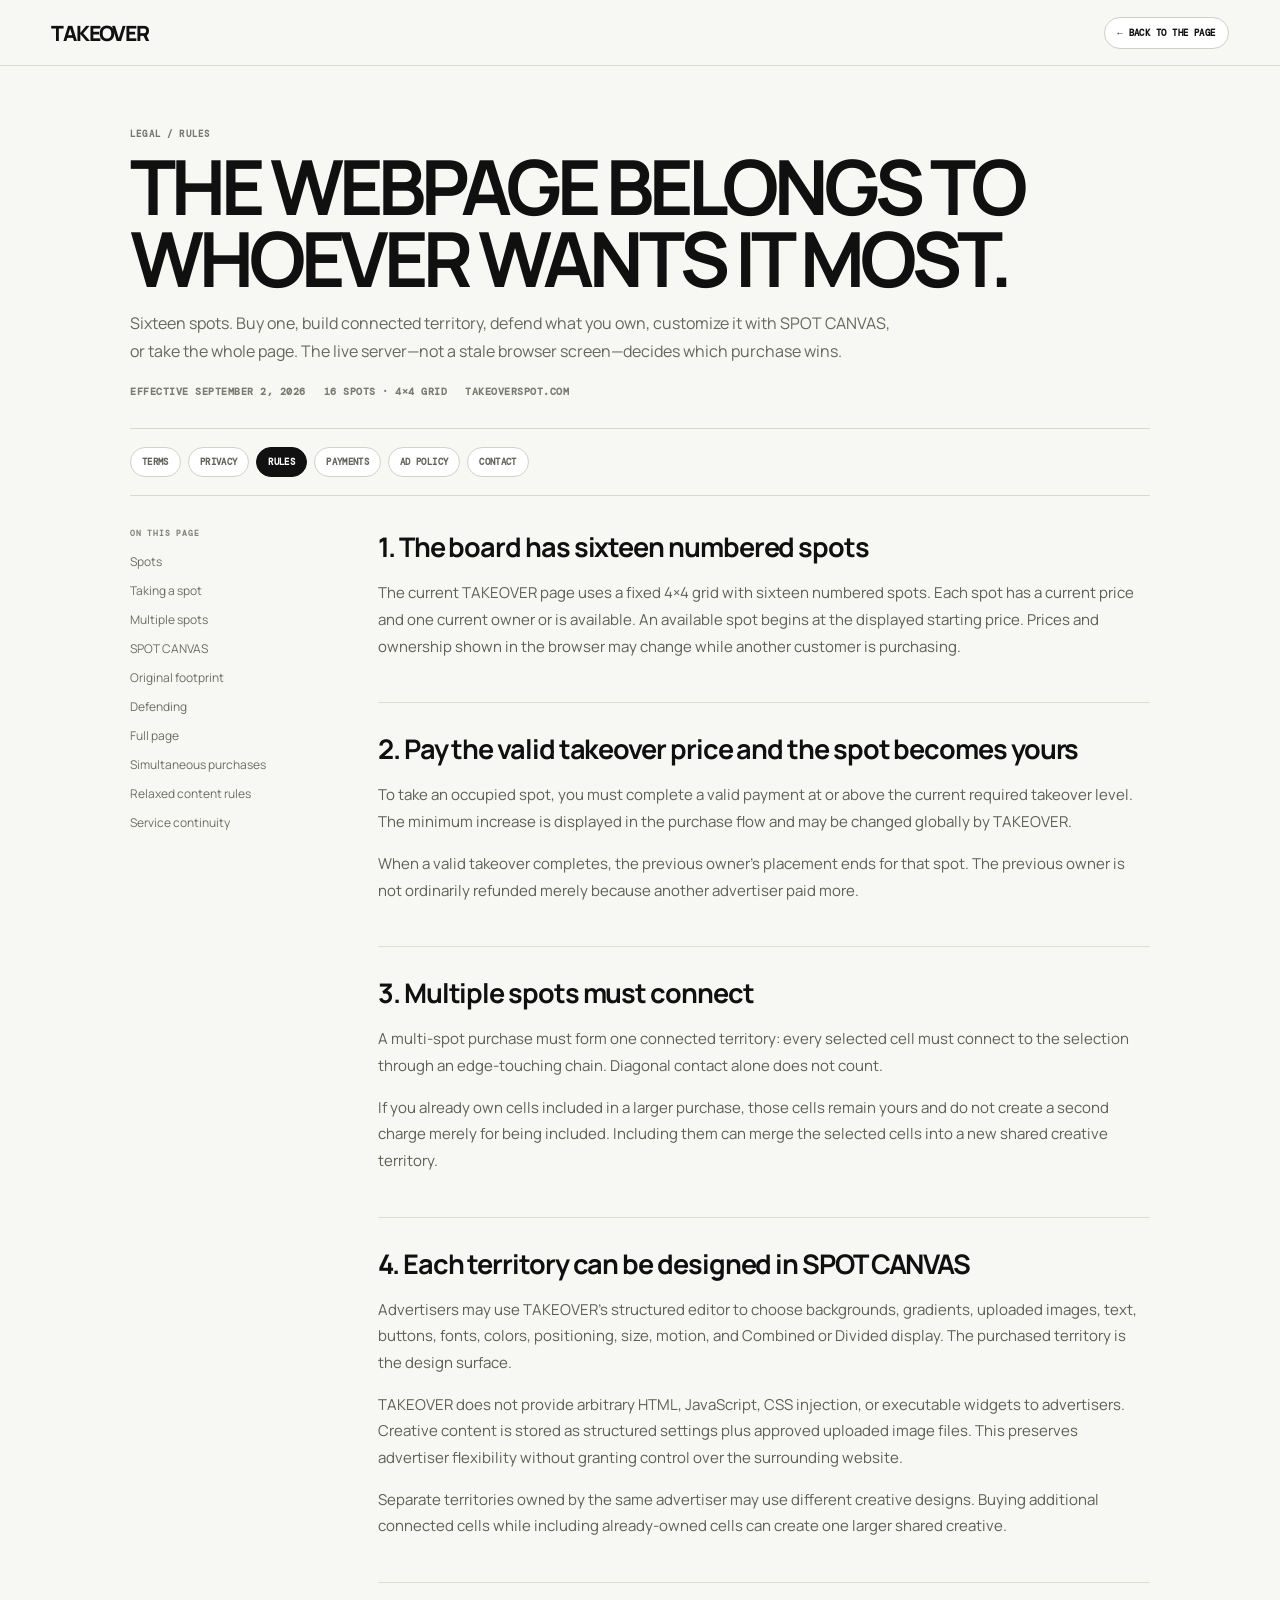
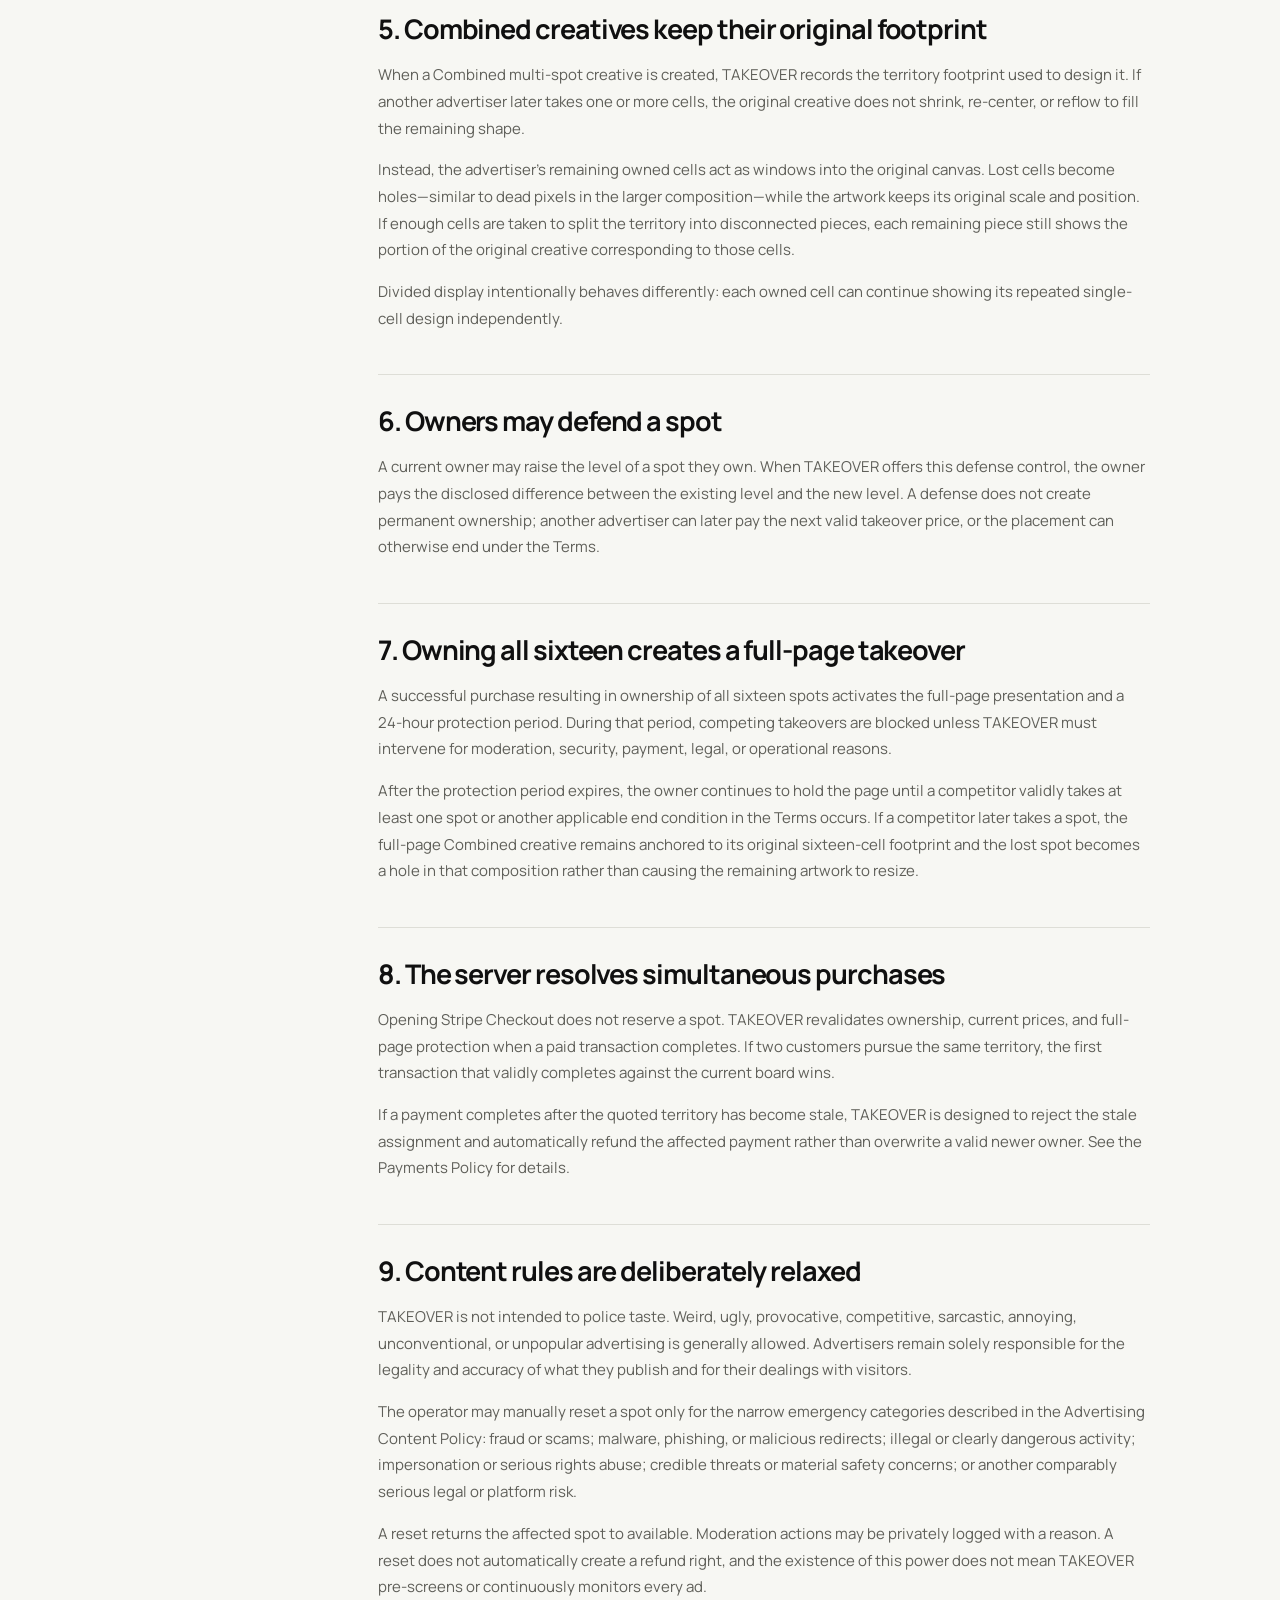
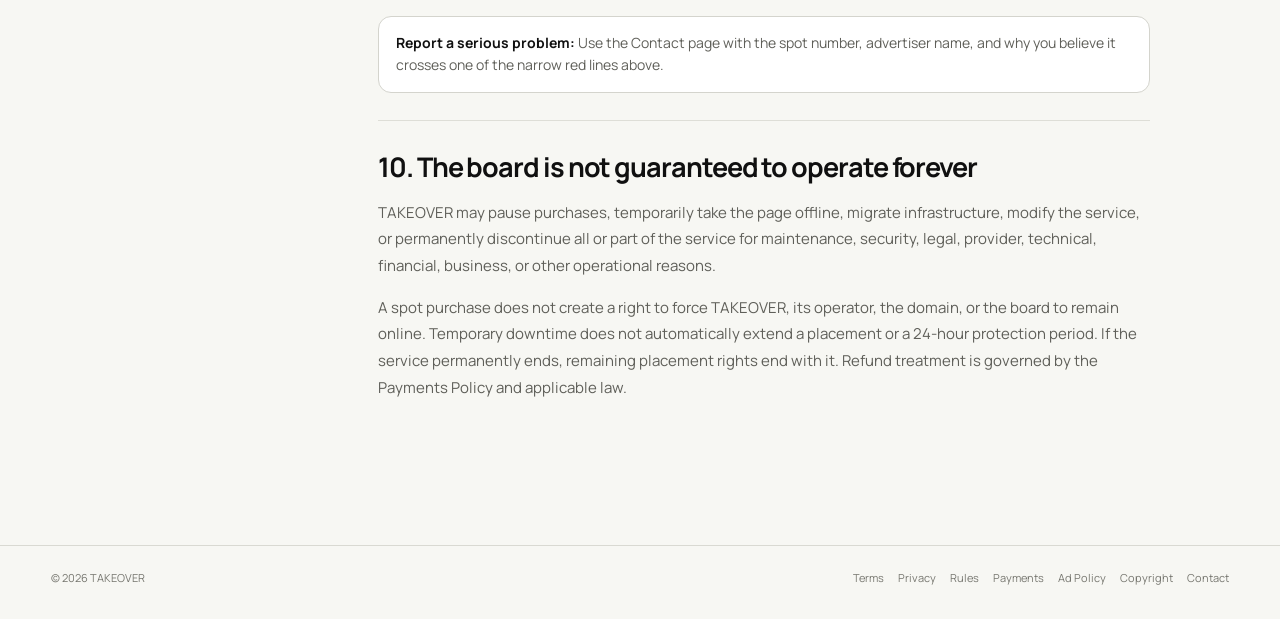
==== commit 46e0e5c8: "Keep season mechanics in Terms only and add TAKEOVER catchphrase" ====
--- a/auction-rules.html
+++ b/auction-rules.html
@@ -14,22 +14,21 @@
 <body>
 <header class="top"><a class="brand" href="index.html">TAKEOVER</a><a class="back" href="index.html">← BACK TO THE PAGE</a></header>
 <main class="wrap">
-<section class="hero"><div class="eyebrow">LEGAL / RULES</div><h1>How the board works.</h1><p>Sixteen spots. Buy one, build connected territory, defend what you own, customize it with SPOT CANVAS, or take the whole page. The live server—not a stale browser screen—decides which purchase wins.</p><div class="meta"><span>EFFECTIVE SEPTEMBER 2, 2026</span><span>16 SPOTS · NO SEASON END CURRENTLY SCHEDULED</span><span>TAKEOVERSPOT.COM</span></div></section>
+<section class="hero"><div class="eyebrow">LEGAL / RULES</div><h1>THE WEBPAGE BELONGS TO WHOEVER WANTS IT MOST.</h1><p>Sixteen spots. Buy one, build connected territory, defend what you own, customize it with SPOT CANVAS, or take the whole page. The live server—not a stale browser screen—decides which purchase wins.</p><div class="meta"><span>EFFECTIVE SEPTEMBER 2, 2026</span><span>16 SPOTS · 4×4 GRID</span><span>TAKEOVERSPOT.COM</span></div></section>
 <nav class="legal-nav"><a href="terms.html">TERMS</a><a href="privacy.html">PRIVACY</a><a class="active" href="auction-rules.html">RULES</a><a href="payments.html">PAYMENTS</a><a href="content-policy.html">AD POLICY</a><a href="contact.html">CONTACT</a></nav>
 <div class="content">
-<aside class="toc"><b>ON THIS PAGE</b><a href="#spots">Spots</a><a href="#take">Taking a spot</a><a href="#multi">Multiple spots</a><a href="#creative">SPOT CANVAS</a><a href="#footprint">Original footprint</a><a href="#defend">Defending</a><a href="#page">Full page</a><a href="#race">Simultaneous purchases</a><a href="#content">Relaxed content rules</a><a href="#seasons">Future seasons</a><a href="#continuity">Service continuity</a></aside>
+<aside class="toc"><b>ON THIS PAGE</b><a href="#spots">Spots</a><a href="#take">Taking a spot</a><a href="#multi">Multiple spots</a><a href="#creative">SPOT CANVAS</a><a href="#footprint">Original footprint</a><a href="#defend">Defending</a><a href="#page">Full page</a><a href="#race">Simultaneous purchases</a><a href="#content">Relaxed content rules</a><a href="#continuity">Service continuity</a></aside>
 <section class="policy">
 <article id="spots"><h2>1. The board has sixteen numbered spots</h2><p>The current TAKEOVER page uses a fixed 4×4 grid with sixteen numbered spots. Each spot has a current price and one current owner or is available. An available spot begins at the displayed starting price. Prices and ownership shown in the browser may change while another customer is purchasing.</p></article>
 <article id="take"><h2>2. Pay the valid takeover price and the spot becomes yours</h2><p>To take an occupied spot, you must complete a valid payment at or above the current required takeover level. The minimum increase is displayed in the purchase flow and may be changed globally by TAKEOVER.</p><p>When a valid takeover completes, the previous owner's placement ends for that spot. The previous owner is not ordinarily refunded merely because another advertiser paid more.</p></article>
 <article id="multi"><h2>3. Multiple spots must connect</h2><p>A multi-spot purchase must form one connected territory: every selected cell must connect to the selection through an edge-touching chain. Diagonal contact alone does not count.</p><p>If you already own cells included in a larger purchase, those cells remain yours and do not create a second charge merely for being included. Including them can merge the selected cells into a new shared creative territory.</p></article>
 <article id="creative"><h2>4. Each territory can be designed in SPOT CANVAS</h2><p>Advertisers may use TAKEOVER's structured editor to choose backgrounds, gradients, uploaded images, text, buttons, fonts, colors, positioning, size, motion, and Combined or Divided display. The purchased territory is the design surface.</p><p>TAKEOVER does not provide arbitrary HTML, JavaScript, CSS injection, or executable widgets to advertisers. Creative content is stored as structured settings plus approved uploaded image files. This preserves advertiser flexibility without granting control over the surrounding website.</p><p>Separate territories owned by the same advertiser may use different creative designs. Buying additional connected cells while including already-owned cells can create one larger shared creative.</p></article>
 <article id="footprint"><h2>5. Combined creatives keep their original footprint</h2><p>When a Combined multi-spot creative is created, TAKEOVER records the territory footprint used to design it. If another advertiser later takes one or more cells, the original creative does not shrink, re-center, or reflow to fill the remaining shape.</p><p>Instead, the advertiser's remaining owned cells act as windows into the original canvas. Lost cells become holes—similar to dead pixels in the larger composition—while the artwork keeps its original scale and position. If enough cells are taken to split the territory into disconnected pieces, each remaining piece still shows the portion of the original creative corresponding to those cells.</p><p>Divided display intentionally behaves differently: each owned cell can continue showing its repeated single-cell design independently.</p></article>
-<article id="defend"><h2>6. Owners may defend a spot</h2><p>A current owner may raise the level of a spot they own. When TAKEOVER offers this defense control, the owner pays the disclosed difference between the existing level and the new level. A defense does not create permanent ownership; another advertiser can later pay the next valid takeover price or the placement can end under an announced season or other applicable Terms.</p></article>
+<article id="defend"><h2>6. Owners may defend a spot</h2><p>A current owner may raise the level of a spot they own. When TAKEOVER offers this defense control, the owner pays the disclosed difference between the existing level and the new level. A defense does not create permanent ownership; another advertiser can later pay the next valid takeover price, or the placement can otherwise end under the Terms.</p></article>
 <article id="page"><h2>7. Owning all sixteen creates a full-page takeover</h2><p>A successful purchase resulting in ownership of all sixteen spots activates the full-page presentation and a 24-hour protection period. During that period, competing takeovers are blocked unless TAKEOVER must intervene for moderation, security, payment, legal, or operational reasons.</p><p>After the protection period expires, the owner continues to hold the page until a competitor validly takes at least one spot or another applicable end condition in the Terms occurs. If a competitor later takes a spot, the full-page Combined creative remains anchored to its original sixteen-cell footprint and the lost spot becomes a hole in that composition rather than causing the remaining artwork to resize.</p></article>
 <article id="race"><h2>8. The server resolves simultaneous purchases</h2><p>Opening Stripe Checkout does not reserve a spot. TAKEOVER revalidates ownership, current prices, and full-page protection when a paid transaction completes. If two customers pursue the same territory, the first transaction that validly completes against the current board wins.</p><p>If a payment completes after the quoted territory has become stale, TAKEOVER is designed to reject the stale assignment and automatically refund the affected payment rather than overwrite a valid newer owner. See the Payments Policy for details.</p></article>
 <article id="content"><h2>9. Content rules are deliberately relaxed</h2><p>TAKEOVER is not intended to police taste. Weird, ugly, provocative, competitive, sarcastic, annoying, unconventional, or unpopular advertising is generally allowed. Advertisers remain solely responsible for the legality and accuracy of what they publish and for their dealings with visitors.</p><p>The operator may manually reset a spot only for the narrow emergency categories described in the Advertising Content Policy: fraud or scams; malware, phishing, or malicious redirects; illegal or clearly dangerous activity; impersonation or serious rights abuse; credible threats or material safety concerns; or another comparably serious legal or platform risk.</p><p>A reset returns the affected spot to available. Moderation actions may be privately logged with a reason. A reset does not automatically create a refund right, and the existence of this power does not mean TAKEOVER pre-screens or continuously monitors every ad.</p><div class="notice"><b>Report a serious problem:</b> Use the Contact page with the spot number, advertiser name, and why you believe it crosses one of the narrow red lines above.</div></article>
-<article id="seasons"><h2>10. Future seasons must be announced in advance</h2><p><strong>TAKEOVER is not currently operating under a scheduled season end unless the live site expressly displays one.</strong> TAKEOVER may introduce seasons later without changing the sixteen-spot board.</p><p>A voluntary season ending cannot be hidden or triggered merely because the board slows down or prices become high. TAKEOVER must publish at least <strong>30 days' advance notice</strong> before ending active placements for a voluntary season finale. Once announced, the season end date must also be disclosed to customers making new purchases during that notice period.</p><p>When an announced season ends, all active placements from that season may end together and the live board may reset to the announced starting price for the next season. The completed board may be preserved as a historical archive. Archived boards are historical snapshots, not active ownership, and TAKEOVER may disable old outbound links or remove archived material when necessary for legal, privacy, intellectual-property, security, moderation, or operational reasons.</p><p>The 30-day voluntary season rule does not limit emergency suspension, moderation, security action, legal compliance, provider outages, or permanent discontinuation rights described in the Terms.</p></article>
-<article id="continuity"><h2>11. The board is not guaranteed to operate forever</h2><p>TAKEOVER may pause purchases, temporarily take the page offline, migrate infrastructure, modify non-season mechanics, or permanently discontinue all or part of the service for maintenance, security, legal, provider, technical, financial, business, or other operational reasons.</p><p>A spot purchase does not create a right to force TAKEOVER, its operator, the domain, or the board to remain online. Temporary downtime does not automatically extend a placement or a 24-hour protection period. If the service permanently ends, remaining placement rights end with it. Refund treatment is governed by the Payments Policy and applicable law.</p></article>
+<article id="continuity"><h2>10. The board is not guaranteed to operate forever</h2><p>TAKEOVER may pause purchases, temporarily take the page offline, migrate infrastructure, modify the service, or permanently discontinue all or part of the service for maintenance, security, legal, provider, technical, financial, business, or other operational reasons.</p><p>A spot purchase does not create a right to force TAKEOVER, its operator, the domain, or the board to remain online. Temporary downtime does not automatically extend a placement or a 24-hour protection period. If the service permanently ends, remaining placement rights end with it. Refund treatment is governed by the Payments Policy and applicable law.</p></article>
 </section>
 </div>
 </main>
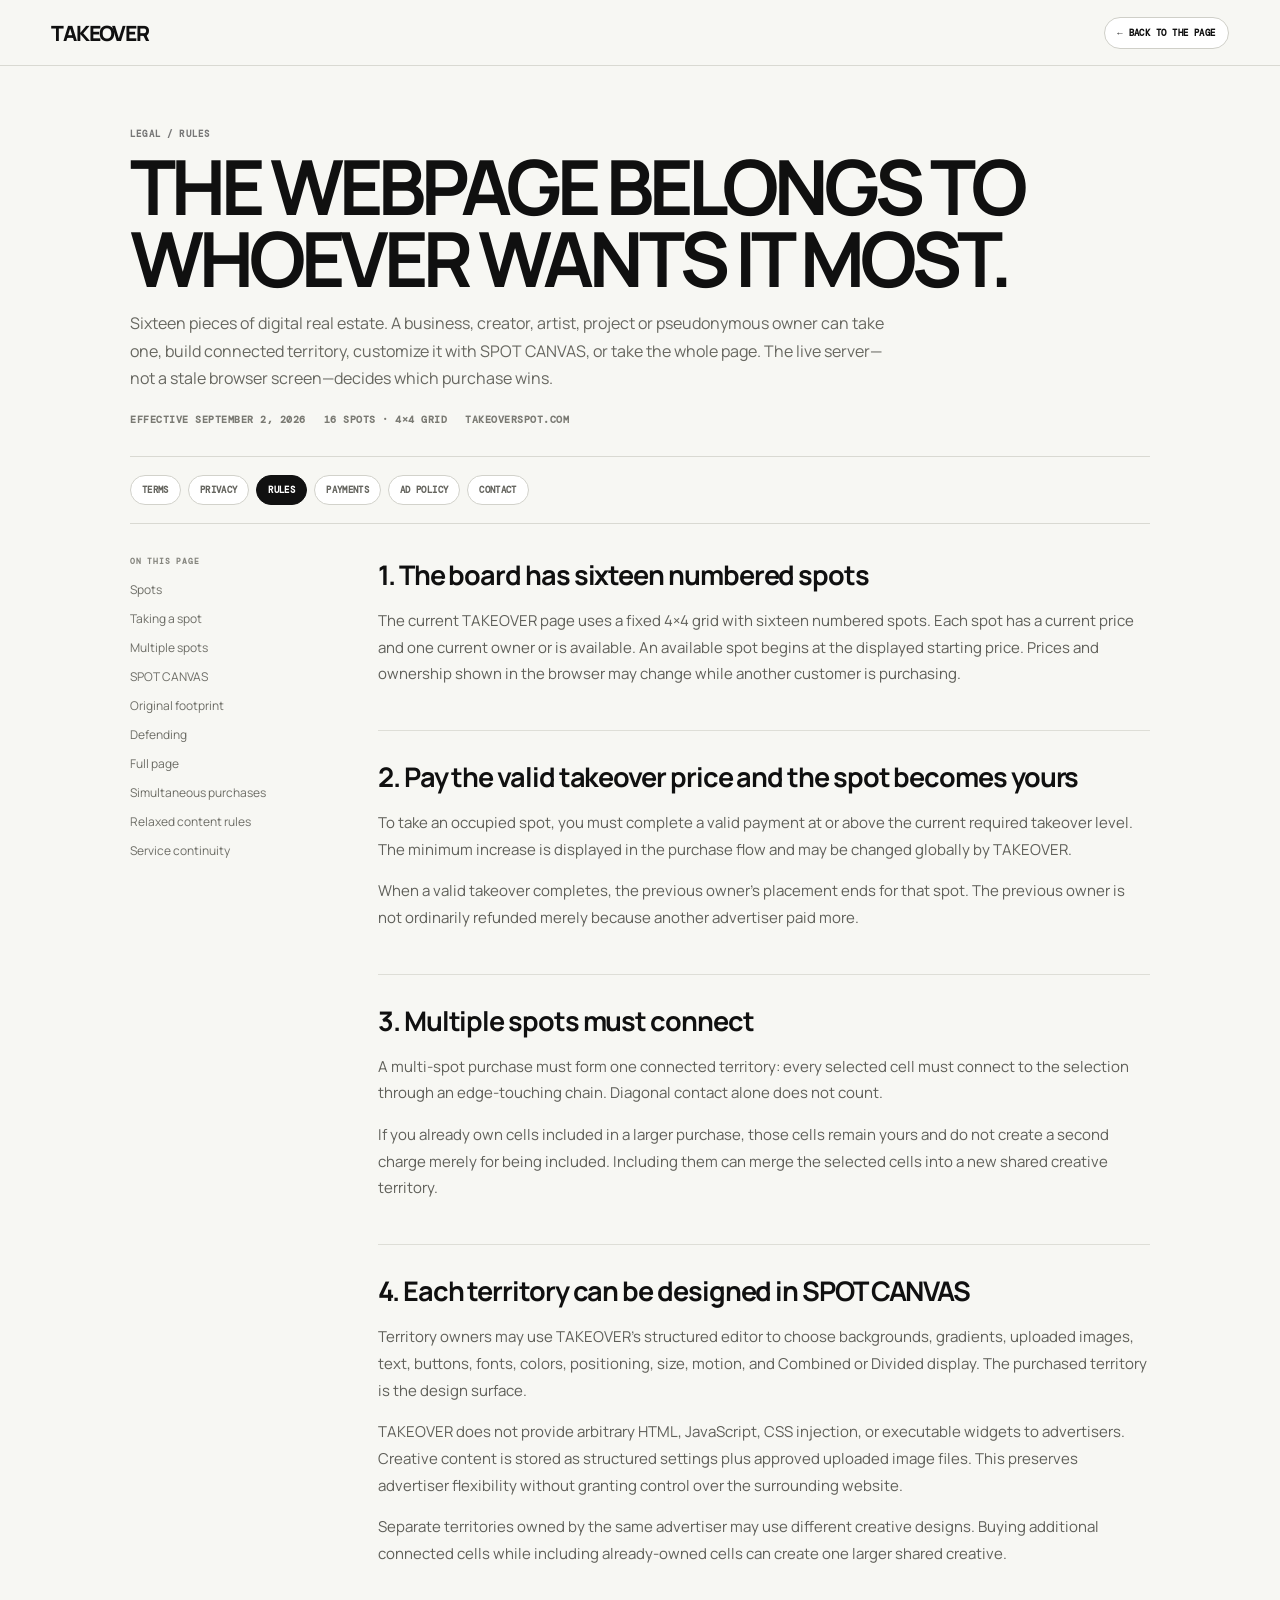
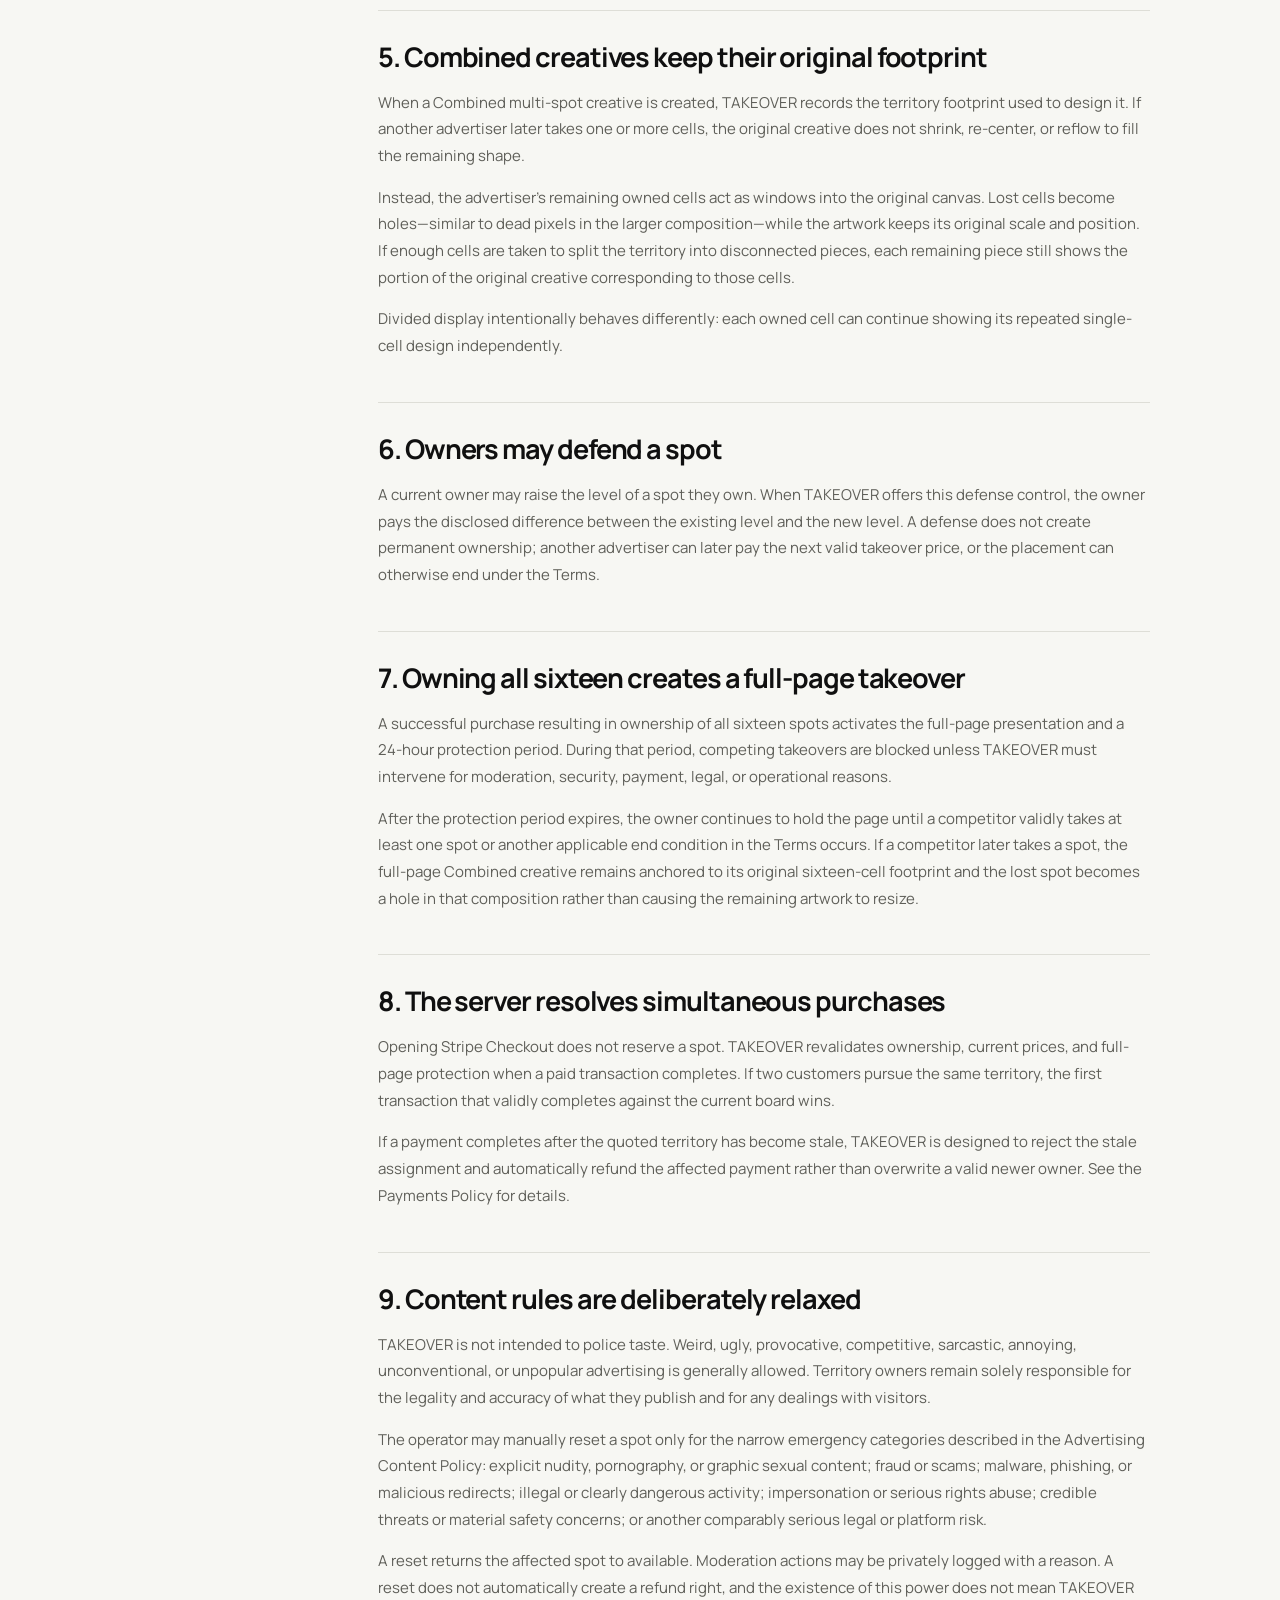
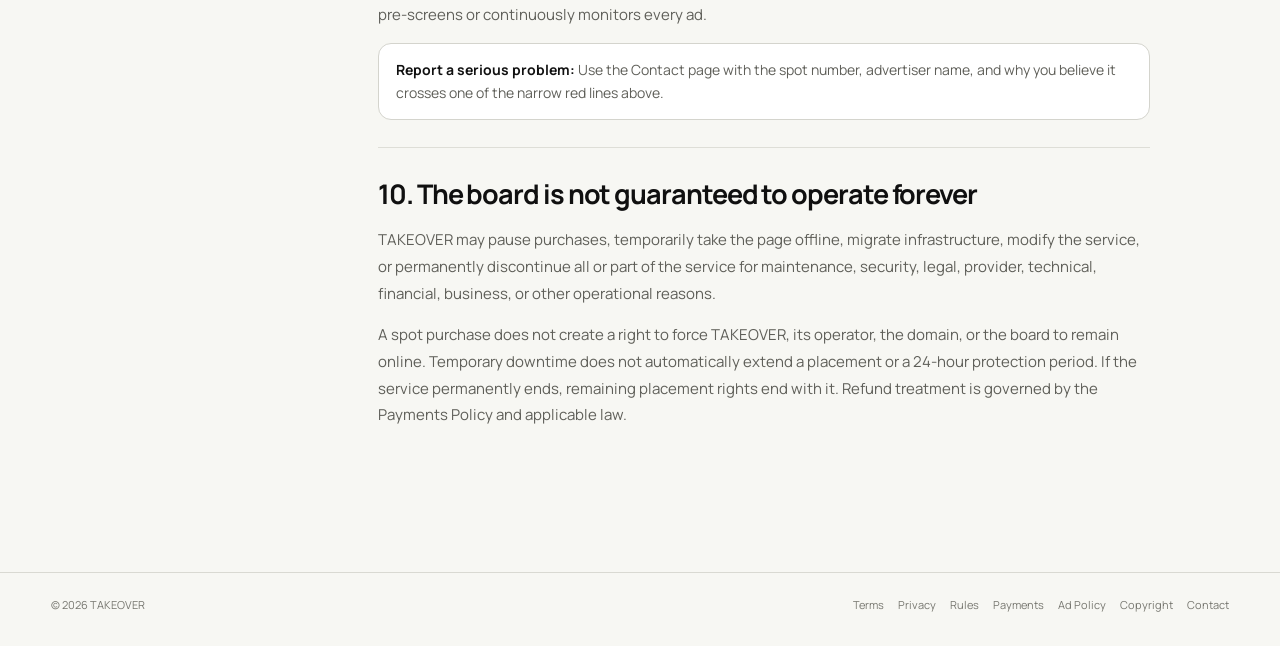
==== commit df39b63e: "Open TAKEOVER to pseudonymous creative territory" ====
--- a/auction-rules.html
+++ b/auction-rules.html
@@ -14,7 +14,7 @@
 <body>
 <header class="top"><a class="brand" href="index.html">TAKEOVER</a><a class="back" href="index.html">← BACK TO THE PAGE</a></header>
 <main class="wrap">
-<section class="hero"><div class="eyebrow">LEGAL / RULES</div><h1>THE WEBPAGE BELONGS TO WHOEVER WANTS IT MOST.</h1><p>Sixteen spots. Buy one, build connected territory, defend what you own, customize it with SPOT CANVAS, or take the whole page. The live server—not a stale browser screen—decides which purchase wins.</p><div class="meta"><span>EFFECTIVE SEPTEMBER 2, 2026</span><span>16 SPOTS · 4×4 GRID</span><span>TAKEOVERSPOT.COM</span></div></section>
+<section class="hero"><div class="eyebrow">LEGAL / RULES</div><h1>THE WEBPAGE BELONGS TO WHOEVER WANTS IT MOST.</h1><p>Sixteen pieces of digital real estate. A business, creator, artist, project or pseudonymous owner can take one, build connected territory, customize it with SPOT CANVAS, or take the whole page. The live server—not a stale browser screen—decides which purchase wins.</p><div class="meta"><span>EFFECTIVE SEPTEMBER 2, 2026</span><span>16 SPOTS · 4×4 GRID</span><span>TAKEOVERSPOT.COM</span></div></section>
 <nav class="legal-nav"><a href="terms.html">TERMS</a><a href="privacy.html">PRIVACY</a><a class="active" href="auction-rules.html">RULES</a><a href="payments.html">PAYMENTS</a><a href="content-policy.html">AD POLICY</a><a href="contact.html">CONTACT</a></nav>
 <div class="content">
 <aside class="toc"><b>ON THIS PAGE</b><a href="#spots">Spots</a><a href="#take">Taking a spot</a><a href="#multi">Multiple spots</a><a href="#creative">SPOT CANVAS</a><a href="#footprint">Original footprint</a><a href="#defend">Defending</a><a href="#page">Full page</a><a href="#race">Simultaneous purchases</a><a href="#content">Relaxed content rules</a><a href="#continuity">Service continuity</a></aside>
@@ -22,12 +22,12 @@
 <article id="spots"><h2>1. The board has sixteen numbered spots</h2><p>The current TAKEOVER page uses a fixed 4×4 grid with sixteen numbered spots. Each spot has a current price and one current owner or is available. An available spot begins at the displayed starting price. Prices and ownership shown in the browser may change while another customer is purchasing.</p></article>
 <article id="take"><h2>2. Pay the valid takeover price and the spot becomes yours</h2><p>To take an occupied spot, you must complete a valid payment at or above the current required takeover level. The minimum increase is displayed in the purchase flow and may be changed globally by TAKEOVER.</p><p>When a valid takeover completes, the previous owner's placement ends for that spot. The previous owner is not ordinarily refunded merely because another advertiser paid more.</p></article>
 <article id="multi"><h2>3. Multiple spots must connect</h2><p>A multi-spot purchase must form one connected territory: every selected cell must connect to the selection through an edge-touching chain. Diagonal contact alone does not count.</p><p>If you already own cells included in a larger purchase, those cells remain yours and do not create a second charge merely for being included. Including them can merge the selected cells into a new shared creative territory.</p></article>
-<article id="creative"><h2>4. Each territory can be designed in SPOT CANVAS</h2><p>Advertisers may use TAKEOVER's structured editor to choose backgrounds, gradients, uploaded images, text, buttons, fonts, colors, positioning, size, motion, and Combined or Divided display. The purchased territory is the design surface.</p><p>TAKEOVER does not provide arbitrary HTML, JavaScript, CSS injection, or executable widgets to advertisers. Creative content is stored as structured settings plus approved uploaded image files. This preserves advertiser flexibility without granting control over the surrounding website.</p><p>Separate territories owned by the same advertiser may use different creative designs. Buying additional connected cells while including already-owned cells can create one larger shared creative.</p></article>
+<article id="creative"><h2>4. Each territory can be designed in SPOT CANVAS</h2><p>Territory owners may use TAKEOVER's structured editor to choose backgrounds, gradients, uploaded images, text, buttons, fonts, colors, positioning, size, motion, and Combined or Divided display. The purchased territory is the design surface.</p><p>TAKEOVER does not provide arbitrary HTML, JavaScript, CSS injection, or executable widgets to advertisers. Creative content is stored as structured settings plus approved uploaded image files. This preserves advertiser flexibility without granting control over the surrounding website.</p><p>Separate territories owned by the same advertiser may use different creative designs. Buying additional connected cells while including already-owned cells can create one larger shared creative.</p></article>
 <article id="footprint"><h2>5. Combined creatives keep their original footprint</h2><p>When a Combined multi-spot creative is created, TAKEOVER records the territory footprint used to design it. If another advertiser later takes one or more cells, the original creative does not shrink, re-center, or reflow to fill the remaining shape.</p><p>Instead, the advertiser's remaining owned cells act as windows into the original canvas. Lost cells become holes—similar to dead pixels in the larger composition—while the artwork keeps its original scale and position. If enough cells are taken to split the territory into disconnected pieces, each remaining piece still shows the portion of the original creative corresponding to those cells.</p><p>Divided display intentionally behaves differently: each owned cell can continue showing its repeated single-cell design independently.</p></article>
 <article id="defend"><h2>6. Owners may defend a spot</h2><p>A current owner may raise the level of a spot they own. When TAKEOVER offers this defense control, the owner pays the disclosed difference between the existing level and the new level. A defense does not create permanent ownership; another advertiser can later pay the next valid takeover price, or the placement can otherwise end under the Terms.</p></article>
 <article id="page"><h2>7. Owning all sixteen creates a full-page takeover</h2><p>A successful purchase resulting in ownership of all sixteen spots activates the full-page presentation and a 24-hour protection period. During that period, competing takeovers are blocked unless TAKEOVER must intervene for moderation, security, payment, legal, or operational reasons.</p><p>After the protection period expires, the owner continues to hold the page until a competitor validly takes at least one spot or another applicable end condition in the Terms occurs. If a competitor later takes a spot, the full-page Combined creative remains anchored to its original sixteen-cell footprint and the lost spot becomes a hole in that composition rather than causing the remaining artwork to resize.</p></article>
 <article id="race"><h2>8. The server resolves simultaneous purchases</h2><p>Opening Stripe Checkout does not reserve a spot. TAKEOVER revalidates ownership, current prices, and full-page protection when a paid transaction completes. If two customers pursue the same territory, the first transaction that validly completes against the current board wins.</p><p>If a payment completes after the quoted territory has become stale, TAKEOVER is designed to reject the stale assignment and automatically refund the affected payment rather than overwrite a valid newer owner. See the Payments Policy for details.</p></article>
-<article id="content"><h2>9. Content rules are deliberately relaxed</h2><p>TAKEOVER is not intended to police taste. Weird, ugly, provocative, competitive, sarcastic, annoying, unconventional, or unpopular advertising is generally allowed. Advertisers remain solely responsible for the legality and accuracy of what they publish and for their dealings with visitors.</p><p>The operator may manually reset a spot only for the narrow emergency categories described in the Advertising Content Policy: fraud or scams; malware, phishing, or malicious redirects; illegal or clearly dangerous activity; impersonation or serious rights abuse; credible threats or material safety concerns; or another comparably serious legal or platform risk.</p><p>A reset returns the affected spot to available. Moderation actions may be privately logged with a reason. A reset does not automatically create a refund right, and the existence of this power does not mean TAKEOVER pre-screens or continuously monitors every ad.</p><div class="notice"><b>Report a serious problem:</b> Use the Contact page with the spot number, advertiser name, and why you believe it crosses one of the narrow red lines above.</div></article>
+<article id="content"><h2>9. Content rules are deliberately relaxed</h2><p>TAKEOVER is not intended to police taste. Weird, ugly, provocative, competitive, sarcastic, annoying, unconventional, or unpopular advertising is generally allowed. Territory owners remain solely responsible for the legality and accuracy of what they publish and for any dealings with visitors.</p><p>The operator may manually reset a spot only for the narrow emergency categories described in the Advertising Content Policy: explicit nudity, pornography, or graphic sexual content; fraud or scams; malware, phishing, or malicious redirects; illegal or clearly dangerous activity; impersonation or serious rights abuse; credible threats or material safety concerns; or another comparably serious legal or platform risk.</p><p>A reset returns the affected spot to available. Moderation actions may be privately logged with a reason. A reset does not automatically create a refund right, and the existence of this power does not mean TAKEOVER pre-screens or continuously monitors every ad.</p><div class="notice"><b>Report a serious problem:</b> Use the Contact page with the spot number, advertiser name, and why you believe it crosses one of the narrow red lines above.</div></article>
 <article id="continuity"><h2>10. The board is not guaranteed to operate forever</h2><p>TAKEOVER may pause purchases, temporarily take the page offline, migrate infrastructure, modify the service, or permanently discontinue all or part of the service for maintenance, security, legal, provider, technical, financial, business, or other operational reasons.</p><p>A spot purchase does not create a right to force TAKEOVER, its operator, the domain, or the board to remain online. Temporary downtime does not automatically extend a placement or a 24-hour protection period. If the service permanently ends, remaining placement rights end with it. Refund treatment is governed by the Payments Policy and applicable law.</p></article>
 </section>
 </div>
